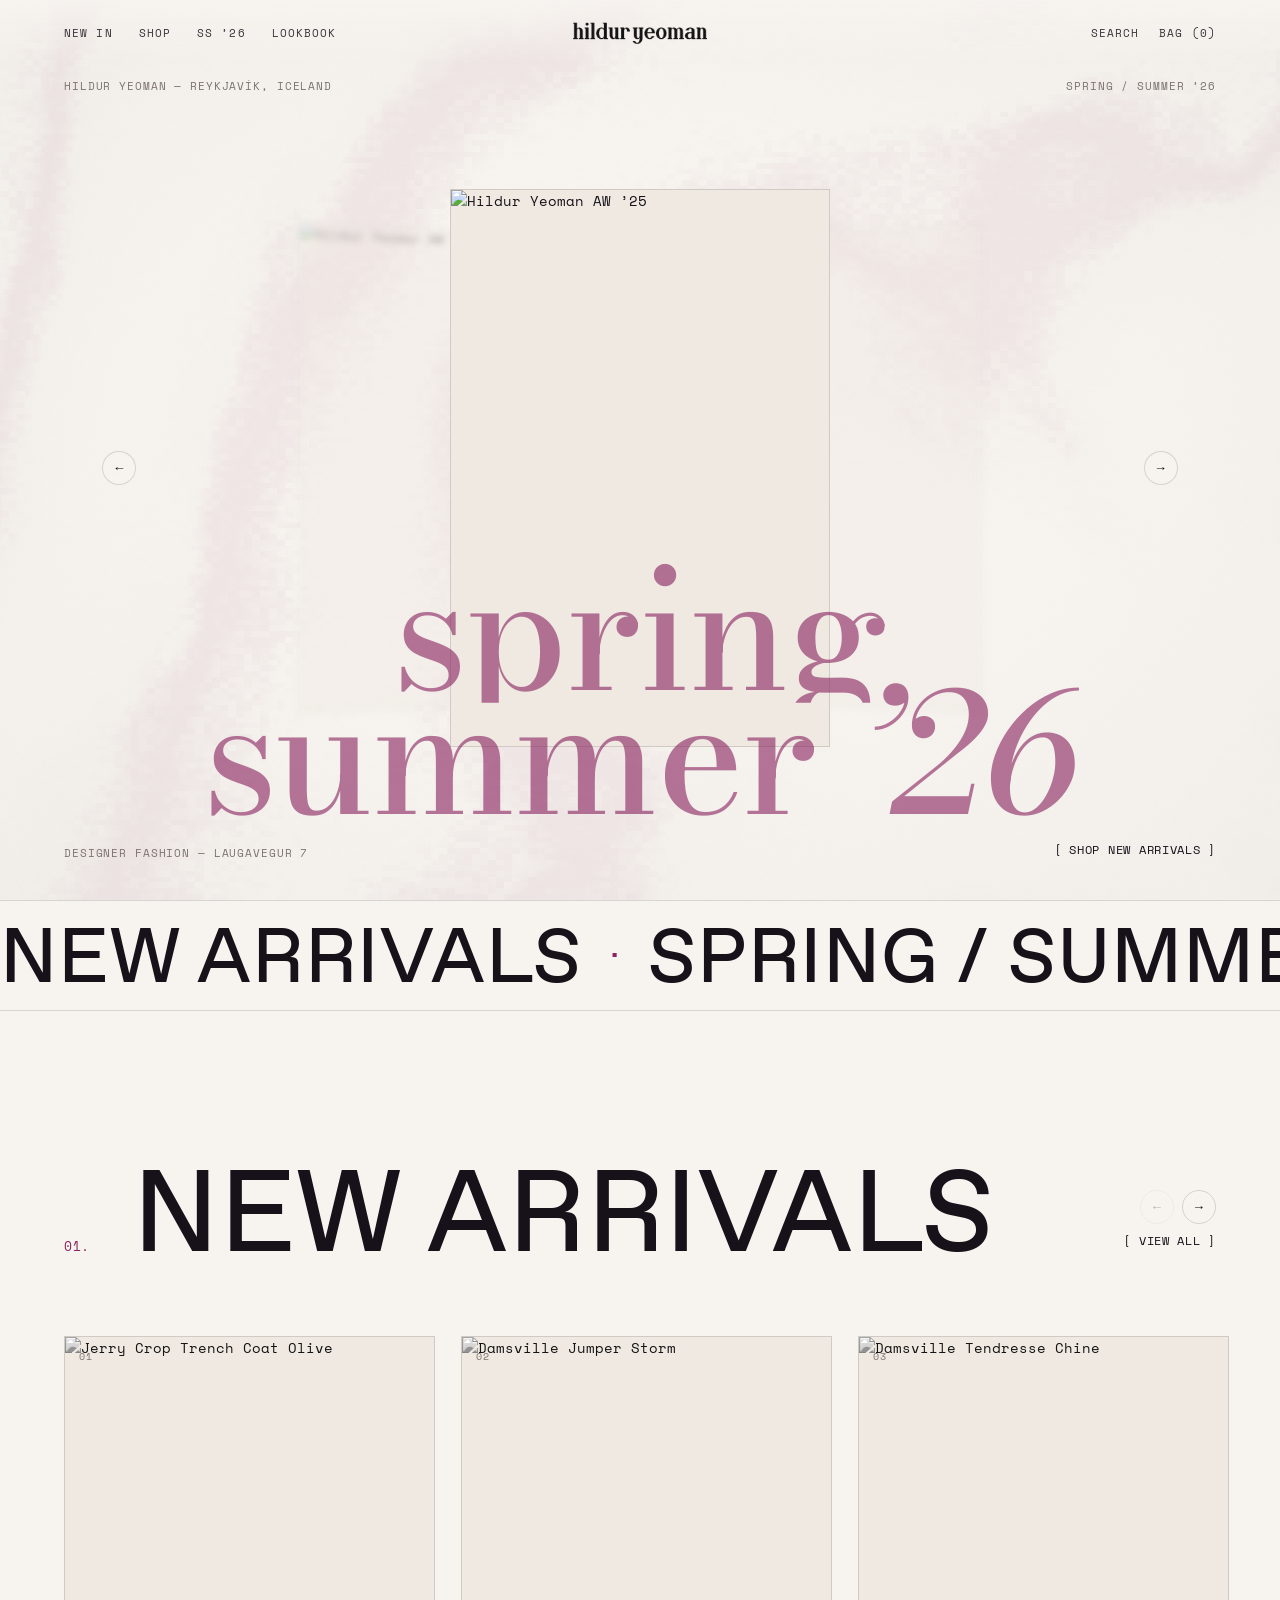
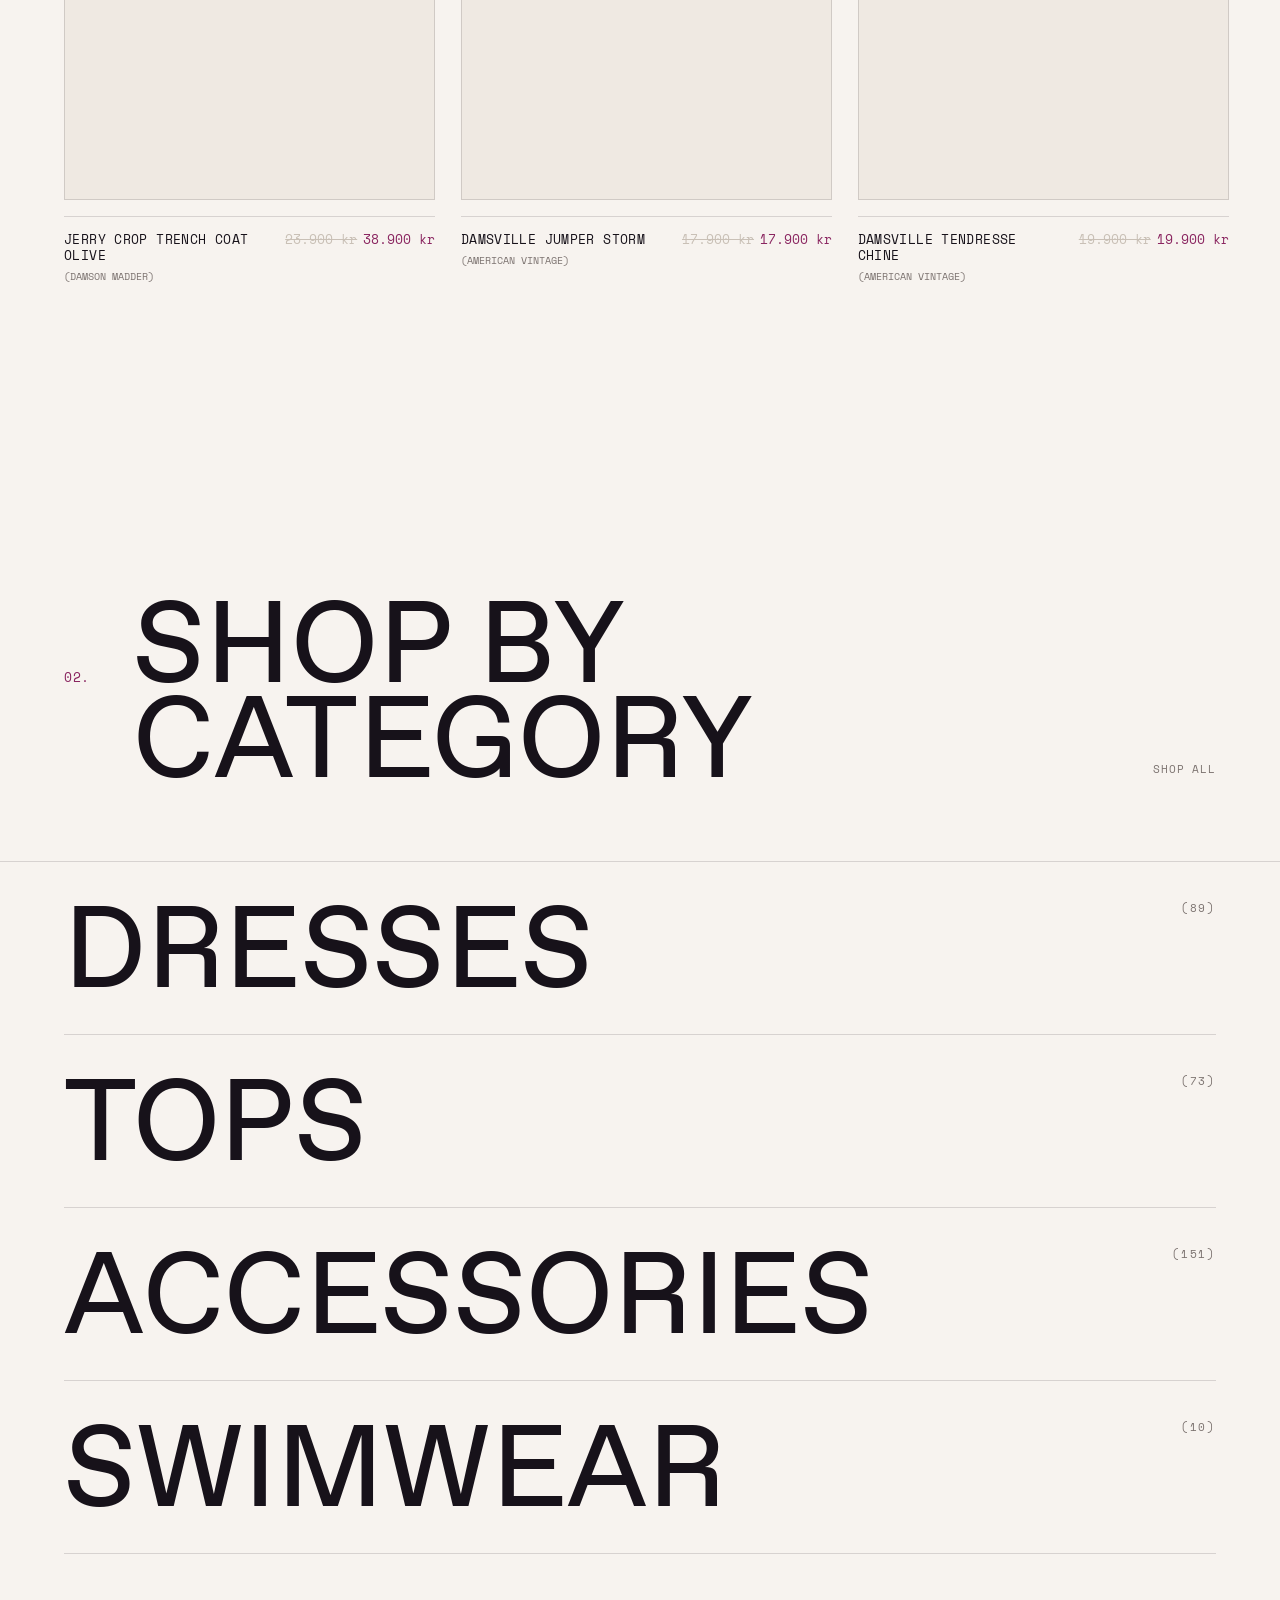
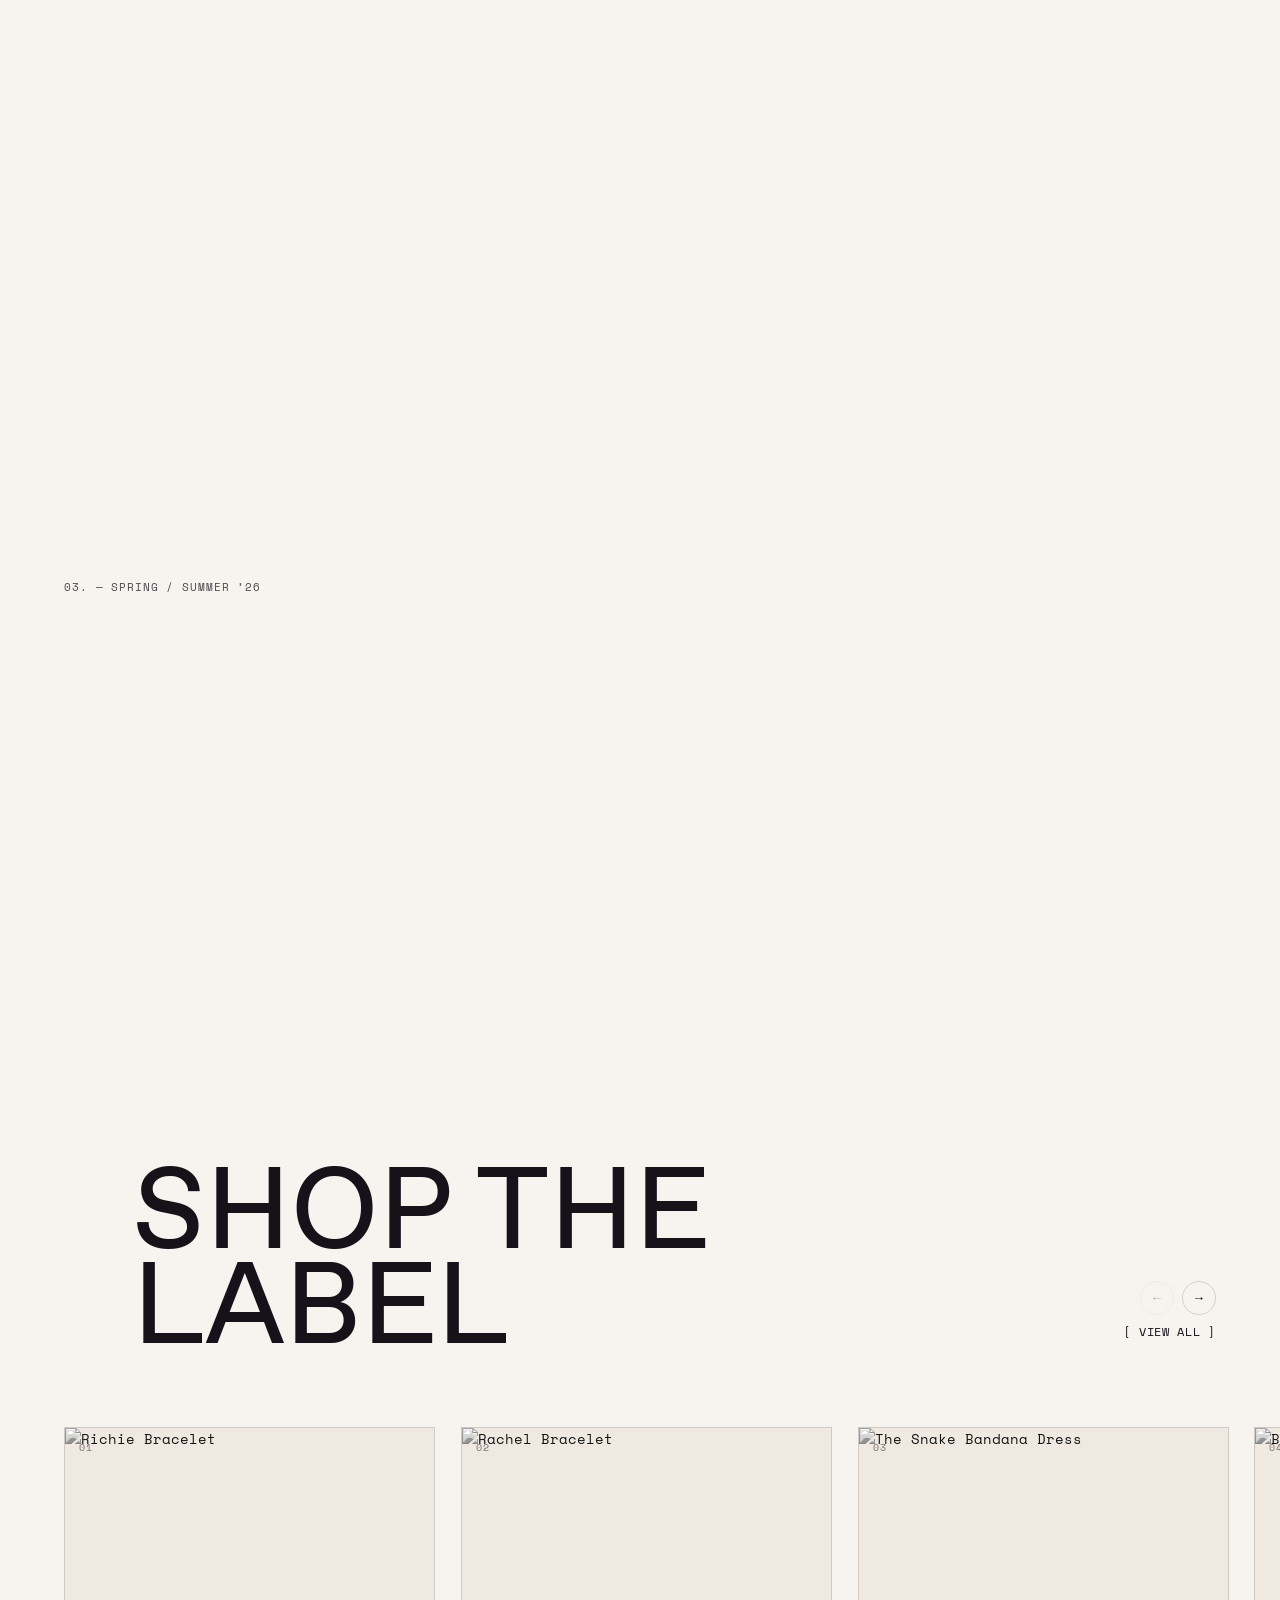
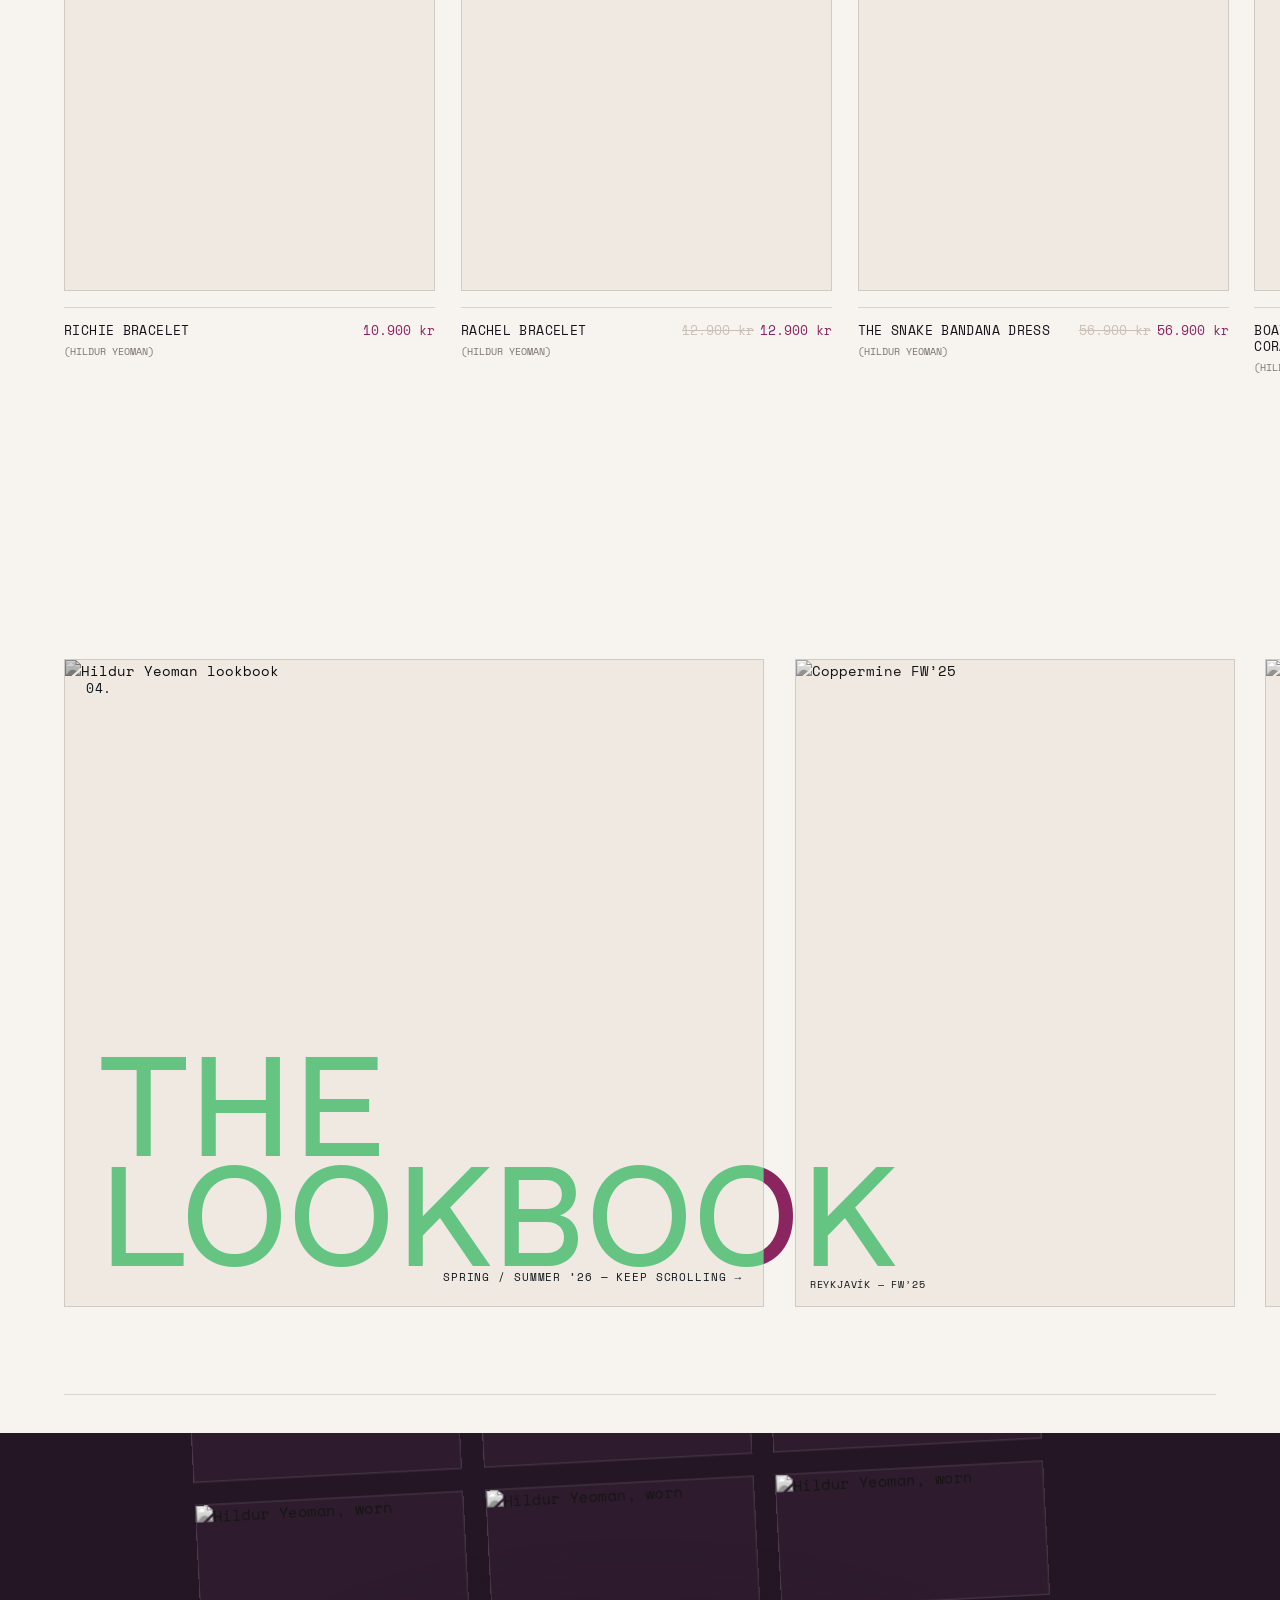
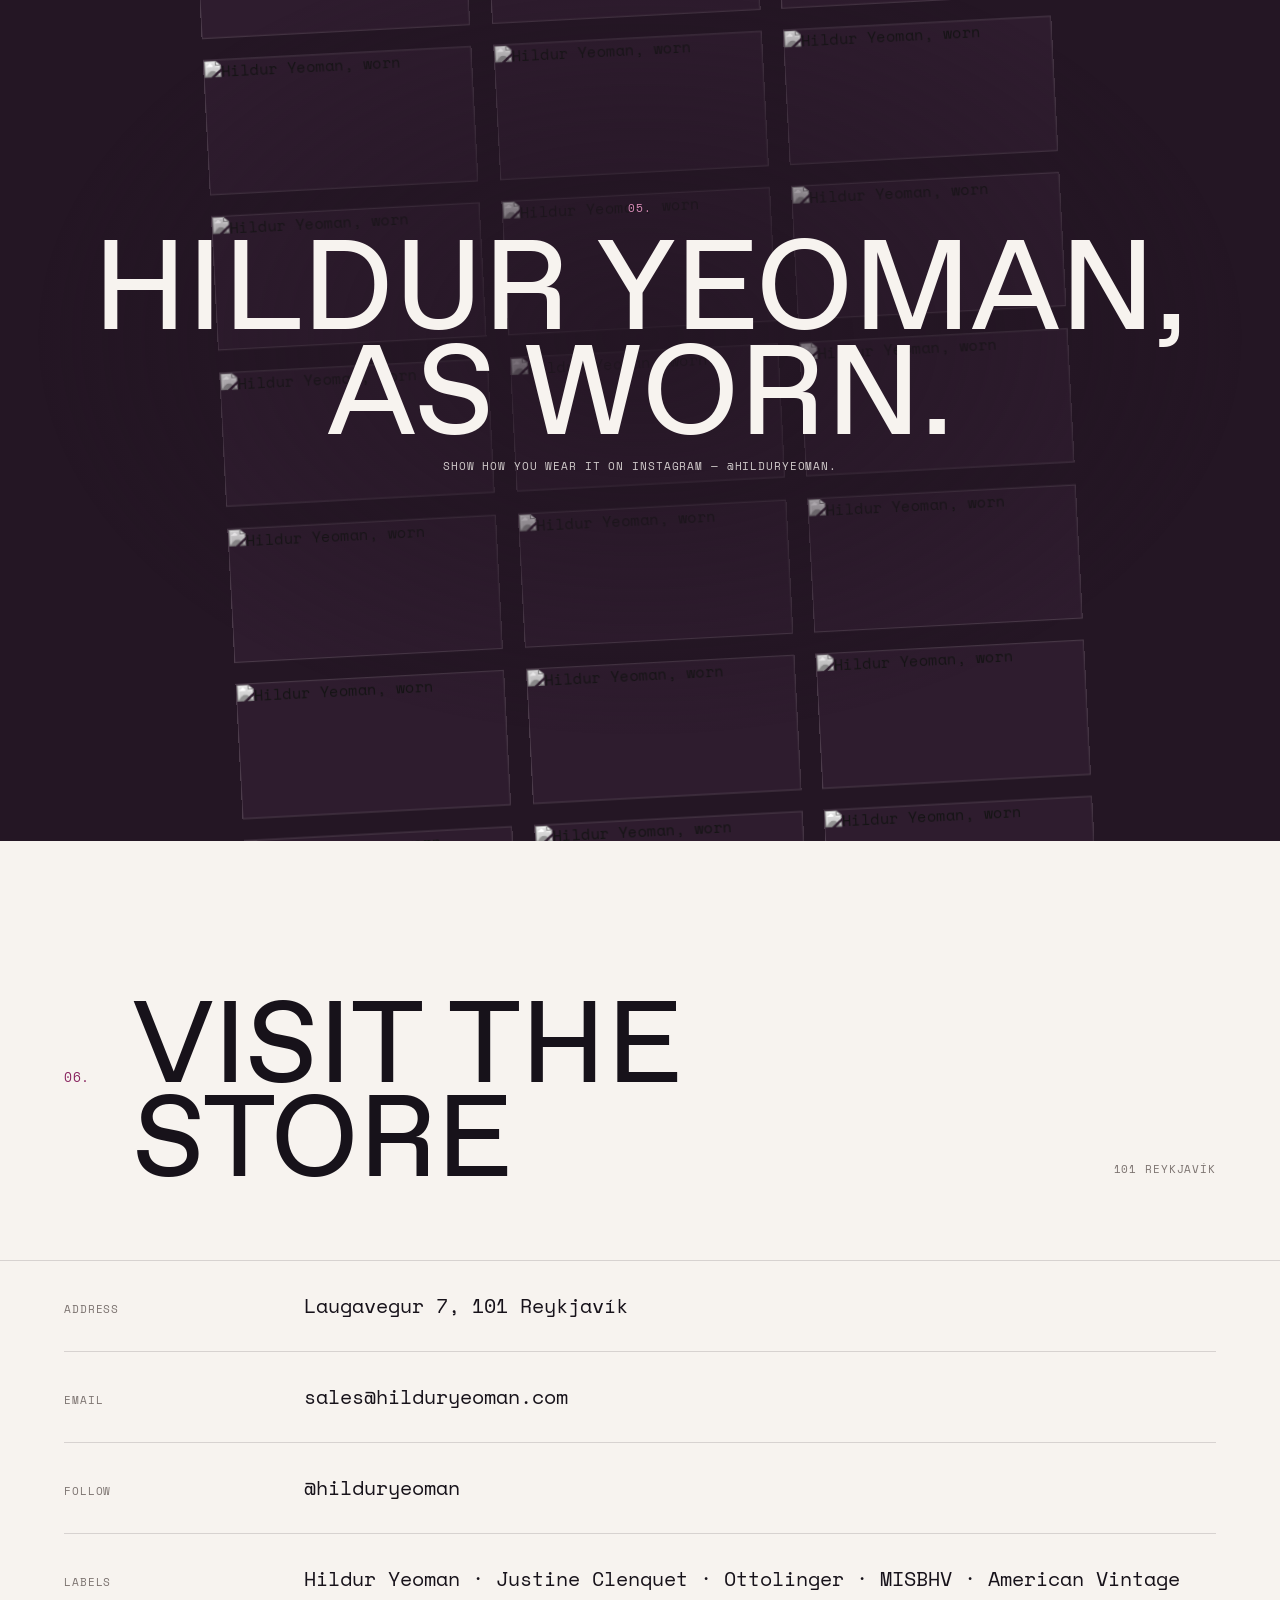
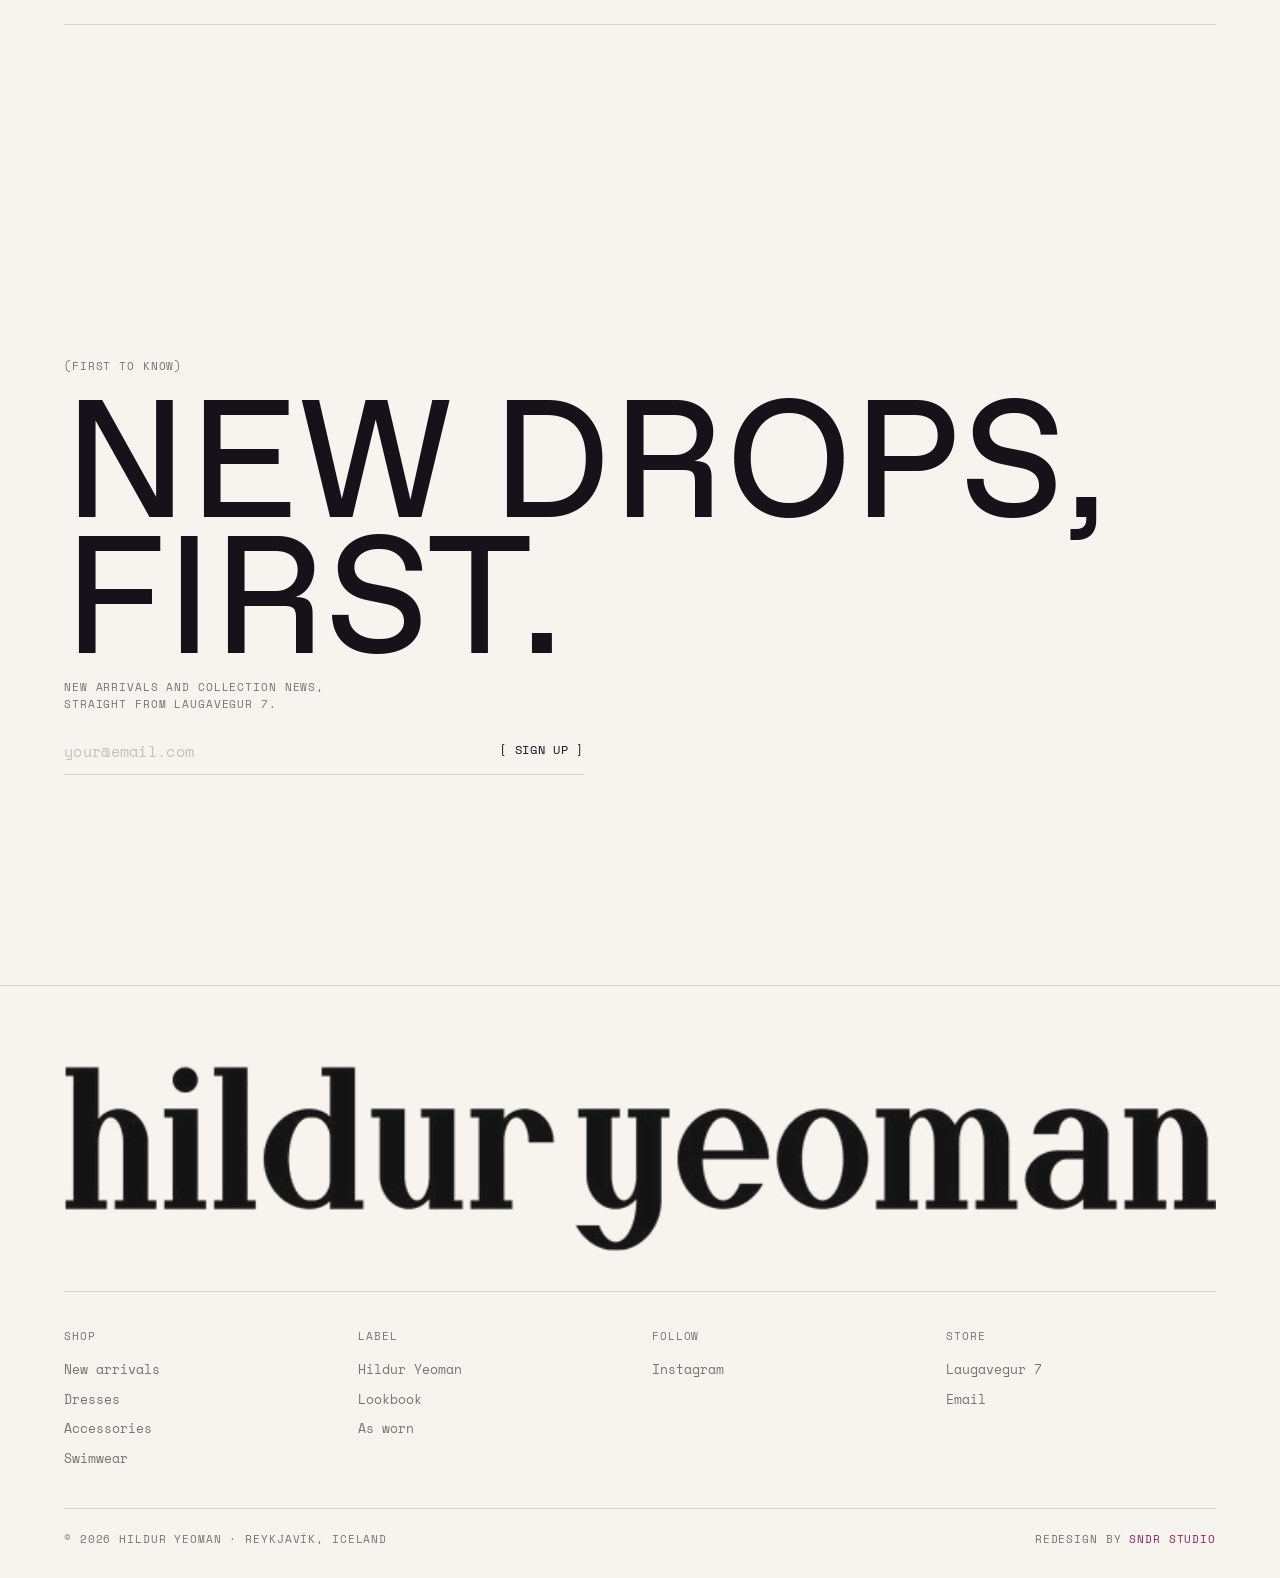
==== index.html @ 8494a7f7 "New headline: Bodoni Moda didone cut out of her own SS26 campaign; drop melt/glitch; hero = looks on" ====
<!DOCTYPE html>
<html lang="en">
<head>
<meta charset="UTF-8" />
<meta name="viewport" content="width=device-width, initial-scale=1.0, viewport-fit=cover" />
<title>Hildur Yeoman — Reykjavík · Spring / Summer ’26</title>
<meta name="description" content="Hildur Yeoman. Icelandic fashion designer. Spring / Summer ’26. Laugavegur 7, 101 Reykjavík." />
<meta name="theme-color" content="#f7f3ef" />
<meta name="robots" content="noindex, nofollow" />
<link rel="preconnect" href="https://cdn.shopify.com" crossorigin />
<link rel="preconnect" href="https://cdn.jsdelivr.net" crossorigin />
<link rel="preload" href="assets/logo.png" as="image" />
<link rel="preload" href="assets/fonts/Humane.woff2" as="font" type="font/woff2" crossorigin />
<link rel="preload" href="assets/fonts/SpaceMono-Regular.woff2" as="font" type="font/woff2" crossorigin />
<link rel="preload" href="assets/fonts/BodoniModa-500.woff2" as="font" type="font/woff2" crossorigin />
<link rel="stylesheet" href="styles.css" />
</head>
<body>

<!-- ░ GRAIN-GRADIENT BACKGROUND (porcelain + plum, very lowkey) ░ -->
<canvas class="bars" id="bars" aria-hidden="true"></canvas>



<!-- ░ PRELOADER — soft blur-to-sharp wordmark, plum hairline, silent ░ -->
<div class="load" id="load">
  <div class="load__mark">
    <img class="load__still" src="assets/logo.png" alt="Hildur Yeoman" />
    <span class="load__line" aria-hidden="true"></span>
    <span class="load__sub mono" aria-hidden="true">Reykjavík — Spring / Summer ’26</span>
  </div>
</div>

<!-- ░ NAV ░ -->
<header class="nav" id="nav">
  <nav class="nav__mid" aria-label="Main">
    <a href="#ny">New in</a>
    <a href="#flokkar">Shop</a>
    <a href="#linur">SS ’26</a>
    <a href="#film">Lookbook</a>
  </nav>
  <a href="#top" class="nav__brand" aria-label="Hildur Yeoman">
    <span class="glogo"><img src="assets/logo.png" alt="Hildur Yeoman" /></span>
  </a>
  <div class="nav__end">
    <button class="nav__link" id="searchBtn">Search</button>
    <button class="nav__link" id="bagBtn">Bag <span id="bagCount">(0)</span></button>
    <!-- Same toggle as sndr-studio: MENU/CLOSE text roller + plus icon that spins to an X -->
    <button class="nav__burger sm-toggle" id="burger" aria-label="Menu" aria-expanded="false"
            data-label-open="Menu" data-label-close="Close">
      <span class="sm-toggle-textwrap" aria-hidden="true"><span class="sm-toggle-textinner"><span class="sm-toggle-line">Menu</span></span></span>
      <span class="sm-icon" aria-hidden="true"><span class="sm-icon-line"></span><span class="sm-icon-line sm-icon-line-v"></span></span>
    </button>
  </div>
</header>

<!-- ░ MOBILE MENU ░ -->
<div class="menu" id="menu" aria-hidden="true">
  <a href="#ny"><i>01</i>New in</a>
  <a href="#flokkar"><i>02</i>Shop</a>
  <a href="#linur"><i>03</i>SS ’26</a>
  <a href="#film"><i>04</i>Lookbook</a>
  <div class="menu__foot"><span>Laugavegur 7 · 101 Reykjavík</span><a href="https://instagram.com/hilduryeoman" target="_blank" rel="noopener">@hilduryeoman</a></div>
</div>

<main id="top">

  <!-- ░ HERO — full-colour campaign, wordmark overlapping the image ░ -->
  <section class="hero">
    <div class="hero__head">
      <span class="mono">Hildur Yeoman — Reykjavík, Iceland</span>
      <span class="mono">Spring / Summer ’26</span>
    </div>
    <div class="hero__stage">
      <!-- feature-carousel (21st.dev ravikatiyar162/feature-carousel), ported to vanilla -->
      <div class="fcar" id="fcar" aria-roledescription="carousel" aria-label="Spring / Summer ’26 campaign"></div>
      <button class="rnav__b fcar__btn fcar__btn--l" id="fcarPrev" aria-label="Previous image">←</button>
      <button class="rnav__b fcar__btn fcar__btn--r" id="fcarNext" aria-label="Next image">→</button>
      <h1 class="hero__word"><span class="hero__l1">Spring</span><span class="hero__l2">summer <em>’26</em></span></h1>
    </div>
    <div class="hero__cta">
      <span class="mono hero__tag">Designer fashion — Laugavegur 7</span>
      <a href="#ny" class="link">[ Shop new arrivals ]</a>
    </div>
  </section>

  <!-- ░ MARQUEE — real stocked labels only ░ -->
  <div class="marq" aria-hidden="true">
    <div class="marq__t" id="marq">
      <span>New arrivals</span><em>·</em><span>Spring / Summer ’26</span><em>·</em>
      <span>Hildur Yeoman</span><em>·</em><span>Justine Clenquet</span><em>·</em>
      <span>Ottolinger</span><em>·</em><span>MISBHV</span><em>·</em>
    </div>
  </div>

  <!-- ░ 01 NEW ARRIVALS ░ -->
  <section class="ny" id="ny">
    <div class="head">
      <span class="head__n">01.</span>
      <h2 class="head__t">New arrivals</h2>
      <div class="head__end">
        <div class="rnav">
          <button class="rnav__b" data-rail="rail" data-dir="-1" aria-label="Scroll left">←</button>
          <button class="rnav__b" data-rail="rail" data-dir="1" aria-label="Scroll right">→</button>
        </div>
        <a href="https://hilduryeoman.com/collections/new-arrivals" class="link" target="_blank" rel="noopener">[ View all ]</a>
      </div>
    </div>
    <div class="rail" id="rail" tabindex="0" aria-label="New arrivals"><div class="rail__t" id="railT"></div></div>
  </section>

  <!-- ░ 02 CATEGORIES ░ -->
  <section class="flokkar" id="flokkar">
    <div class="head">
      <span class="head__n">02.</span>
      <h2 class="head__t">Shop by category</h2>
      <div class="head__end"><span class="mono">Shop all</span></div>
    </div>
    <div class="rolls" id="cats"></div>
  </section>

  <!-- ░ 03 THE SS ’26 COLLECTION — campaign sits WITH its products ░ -->
  <section class="camp" id="camp">
    <div class="camp__frame" id="campFrame">
      <img class="camp__img" loading="lazy" alt="Hildur Yeoman Spring / Summer ’26 campaign" src="https://hilduryeoman.com/cdn/shop/files/yeoman_ss_26_pt_2_146.jpg?width=1500" />
    </div>
    <div class="camp__over">
      <span class="mono">03. — Spring / Summer ’26</span>
      <p class="camp__line">Spring<br>summer<br>’26.</p>
    </div>
  </section>
  <section class="best" id="linur">
    <div class="head">
      <span class="head__n"></span>
      <h2 class="head__t">Shop the label</h2>
      <div class="head__end">
        <div class="rnav">
          <button class="rnav__b" data-rail="railS" data-dir="-1" aria-label="Scroll left">←</button>
          <button class="rnav__b" data-rail="railS" data-dir="1" aria-label="Scroll right">→</button>
        </div>
        <a href="https://hilduryeoman.com/" class="link" target="_blank" rel="noopener">[ View all ]</a>
      </div>
    </div>
    <div class="rail" id="railS" tabindex="0" aria-label="Hildur Yeoman label"><div class="rail__t" id="railST"></div></div>
  </section>

  <!-- ░ 04 LOOKBOOK — horizontal scroll-hijack ░ -->
  <section class="pan" id="film">
    <div class="pan__track" id="panTrack">
      <div class="pan__intro">
        <div class="pan__bg"><img src="https://hilduryeoman.com/cdn/shop/files/yeoman_ss_26_sky_lagoon_239b.jpg?width=1100" alt="Hildur Yeoman lookbook" loading="lazy"/></div>
        <span class="head__n">04.</span>
        <h2 class="pan__title">The<br>lookbook</h2>
        <span class="mono pan__hint">Spring / Summer ’26 — keep scrolling →</span>
      </div>
      <!-- JS injects pan__i frames -->
    </div>
    <div class="pan__prog" aria-hidden="true"><span id="panProg"></span></div>
  </section>

  <!-- ░ 05 AS WORN — editorial wall ░ -->
  <section class="seen" id="seen">
    <div class="seen__wall" id="seenWall"><!-- JS: 3 auto-scrolling columns of campaign imagery --></div>
    <div class="seen__overlay">
      <span class="mono seen__n">05.</span>
      <h2 class="seen__title">Hildur Yeoman,<br>as worn.</h2>
      <span class="mono">Show how you wear it on Instagram — @hilduryeoman.</span>
    </div>
  </section>

  <!-- ░ 06 STORE ░ -->
  <section class="budin" id="budin">
    <div class="head">
      <span class="head__n">06.</span>
      <h2 class="head__t">Visit the store</h2>
      <div class="head__end"><span class="mono">101 Reykjavík</span></div>
    </div>
    <div class="budin__grid">
      <div class="budin__row"><span class="mono">Address</span><span>Laugavegur 7, 101 Reykjavík</span></div>
      <div class="budin__row"><span class="mono">Email</span><a href="mailto:sales@hilduryeoman.com">sales@hilduryeoman.com</a></div>
      <div class="budin__row"><span class="mono">Follow</span><a href="https://instagram.com/hilduryeoman" target="_blank" rel="noopener">@hilduryeoman</a></div>
      <div class="budin__row"><span class="mono">Labels</span><span>Hildur Yeoman · Justine Clenquet · Ottolinger · MISBHV · American Vintage</span></div>
    </div>
  </section>

  <!-- ░ NEWSLETTER ░ -->
  <section class="news" id="news">
    <span class="mono">(First to know)</span>
    <h2 class="news__t">New drops,<br>first.</h2>
    <p class="mono news__sub">New arrivals and collection news, straight from Laugavegur 7.</p>
    <form class="news__form" id="newsForm" novalidate>
      <input id="newsEmail" type="email" placeholder="your@email.com" autocomplete="email" required />
      <button class="link" type="submit">[ Sign up ]</button>
    </form>
    <p class="mono news__msg" id="newsMsg" role="status"></p>
  </section>

</main>

<footer class="foot">
  <div class="foot__word">
    <span class="glogo"><img src="assets/logo.png" alt="Hildur Yeoman" /></span>
  </div>
  <div class="foot__grid">
    <div><span class="mono">Shop</span><a href="#ny">New arrivals</a><a href="#flokkar">Dresses</a><a href="#flokkar">Accessories</a><a href="#flokkar">Swimwear</a></div>
    <div><span class="mono">Label</span><a href="#linur">Hildur Yeoman</a><a href="#film">Lookbook</a><a href="#seen">As worn</a></div>
    <div><span class="mono">Follow</span><a href="https://instagram.com/hilduryeoman" target="_blank" rel="noopener">Instagram</a></div>
    <div><span class="mono">Store</span><a href="#budin">Laugavegur 7</a><a href="mailto:sales@hilduryeoman.com">Email</a></div>
  </div>
  <div class="foot__base">
    <span class="mono">© 2026 Hildur Yeoman · Reykjavík, Iceland</span>
    <span class="mono">Redesign by <a href="https://sndr-studio.pages.dev" target="_blank" rel="noopener">SNDR Studio</a></span>
  </div>
</footer>

<!-- ░ BAG DRAWER ░ -->
<div class="bag" id="bag" aria-hidden="true">
  <div class="bag__scrim" id="bagScrim"></div>
  <aside class="bag__panel" role="dialog" aria-modal="true" aria-labelledby="bagTitle">
    <header class="bag__head">
      <h2 class="bag__title" id="bagTitle">Your bag <span id="bagQty">(0)</span></h2>
      <button class="link" id="bagClose">[ Close ]</button>
    </header>
    <div class="bag__items" id="bagItems"></div>
    <footer class="bag__foot" id="bagFoot">
      <div class="bag__sum"><span class="mono">Subtotal</span><span class="bag__total" id="bagTotal">0 kr</span></div>
      <p class="mono bag__note">Shipping calculated at checkout.</p>
      <button class="bag__go" id="bagGo">Checkout</button>
    </footer>
  </aside>
</div>

<!-- defer keeps these off the critical path; execution order is still guaranteed -->
<script defer src="assets/data.js"></script>
<script defer src="https://cdn.jsdelivr.net/npm/gsap@3.12.5/dist/gsap.min.js"></script>
<script defer src="https://cdn.jsdelivr.net/npm/gsap@3.12.5/dist/ScrollTrigger.min.js"></script>
<script defer src="https://cdn.jsdelivr.net/npm/lenis@1.1.13/dist/lenis.min.js"></script>
<script defer src="app.js"></script>
</body>
</html>
---- styles.css ----
/* ══════════════════════════════════════════════════════════════
   COPPERMINE — dark inversion of serotoninn.com
   Warm near-black · porcelain · ONE molten-copper accent.
   ══════════════════════════════════════════════════════════════ */

@font-face{font-family:"Bodoni Moda";src:url("assets/fonts/BodoniModa-500.woff2") format("woff2");font-weight:500;font-style:normal;font-display:swap}
@font-face{font-family:"Bodoni Moda";src:url("assets/fonts/BodoniModa-500i.woff2") format("woff2");font-weight:500;font-style:italic;font-display:swap}
@font-face{font-family:"Humane";src:url("assets/fonts/Humane.woff2") format("woff2");font-weight:100 900;font-display:swap}
@font-face{font-family:"Space Mono";src:url("assets/fonts/SpaceMono-Regular.woff2") format("woff2");font-weight:400;font-display:swap}
@font-face{font-family:"Space Mono";src:url("assets/fonts/SpaceMono-Bold.woff2") format("woff2");font-weight:700;font-display:swap}

:root{
  --bg:#f7f3ef;--bg-2:#efe9e2;--panel:#e9e1d8;
  --ink:#17121a;--dim:#7c7370;--faint:#c9c0b6;
  --accent:#8a2560;--accent-soft:rgba(138,37,96,.4);
  --line:rgba(23,18,26,.14);
  --ff-d:"Humane","Arial Narrow",sans-serif;
  --ff-s:"Bodoni Moda",Georgia,serif;
  --ff-m:"Space Mono",ui-monospace,monospace;
  --ease:cubic-bezier(.19,1,.22,1);
  --pad:clamp(18px,5vw,90px);
}
*{margin:0;padding:0;box-sizing:border-box}
body{background:var(--bg);color:var(--ink);font-family:var(--ff-m);font-size:14px;line-height:1.5;-webkit-font-smoothing:antialiased;overflow-x:hidden}
img{display:block;max-width:100%}
a{color:inherit;text-decoration:none}
button{font:inherit;color:inherit;background:none;border:none;cursor:pointer}
::selection{background:var(--accent);color:#fff}
html.lenis,html.lenis body{height:auto}
main,.foot{position:relative;z-index:1}

.mono{font-family:var(--ff-m);font-size:11px;letter-spacing:.08em;text-transform:uppercase;color:var(--dim)}

/* ══ GLITCHING LOGO (header + footer) ══
   The clip is masked to the logo silhouette, so it needs no alpha channel and no
   blend mode: outside the letterforms is simply not painted. Works in Safari too.
   The <img> underneath is the fallback when the clip cannot play. */
.glogo{position:relative;display:block;line-height:0}
.glogo img{display:block;width:100%;height:auto;transition:opacity .3s var(--ease)}
.glogo__v{position:absolute;inset:0;width:100%;height:100%;object-fit:fill;opacity:0;
  transition:opacity .4s var(--ease);pointer-events:none;
  -webkit-mask:url("assets/logo.png") center/contain no-repeat;
          mask:url("assets/logo.png") center/contain no-repeat}
.glogo.on .glogo__v{opacity:1}
.glogo.on img{opacity:0}
.head__t,.hero__word,.camp__line,.bold__t,.news__t,.foot__word,.pan__title,.cat__name{
  font-family:var(--ff-d);font-weight:600;line-height:.82;text-transform:uppercase;letter-spacing:.005em}

.link{font-family:var(--ff-m);font-size:12px;letter-spacing:.06em;text-transform:uppercase;color:var(--ink);
  display:inline-block;padding-bottom:3px;background-image:linear-gradient(var(--accent),var(--accent));
  background-size:0% 1px;background-position:0 100%;background-repeat:no-repeat;transition:background-size .5s var(--ease),color .3s}
.link:hover{color:var(--accent);background-size:100% 1px}

/* ══ VERTICAL-BARS BACKGROUND (canvas, ported from 21st.dev) ══ */
.bars{position:fixed;inset:0;z-index:0;pointer-events:none;display:block;width:100%;height:100%;opacity:.16}

/* ══ PRELOADER — copper rises through the wordmark ══ */
/* Pure black, deliberately: it matches the glitch clip's own black background
   exactly, so the video frame can never read as a visible rectangle. */
.load{position:fixed;inset:0;z-index:200;background:#fff;display:grid;place-items:center;
  overflow:hidden;clip-path:inset(0 0 0 0);transition:clip-path 1.05s var(--ease)}
.load__mark{position:relative;width:min(72vw,640px);display:flex;flex-direction:column;align-items:center;gap:22px}
/* elegant reveal: blur-to-sharp wordmark, then a plum hairline draws beneath */
.load__still{width:100%;height:auto;opacity:0;filter:blur(16px);transform:scale(.97);
  animation:hyIn 1.5s var(--ease) .15s forwards}
@keyframes hyIn{to{opacity:1;filter:blur(0);transform:scale(1)}}
.load__line{display:block;width:0;height:1px;background:var(--accent);
  animation:hyLine 1.2s var(--ease) 1.0s forwards}
@keyframes hyLine{to{width:58%}}
.load__sub{opacity:0;animation:hyMeta .8s ease 1.7s forwards}
@keyframes hyMeta{to{opacity:1}}
@media(prefers-reduced-motion:reduce){.load__still,.load__sub{animation:none;opacity:1;filter:none;transform:none}.load__line{animation:none;width:58%}}

/* exit: the panel wipes upward, the mark lifts with it */
body.ready .load{clip-path:inset(0 0 100% 0);pointer-events:none}
body.ready .load__mark{transform:translateY(-14px) scale(.985);opacity:.85;transition:transform 1s var(--ease),opacity .8s var(--ease)}

/* ══ NAV ══ */
.nav{position:fixed;top:0;left:0;right:0;z-index:100;height:66px;display:grid;grid-template-columns:1fr auto 1fr;align-items:center;padding:0 var(--pad);color:var(--ink);background:linear-gradient(180deg,rgba(247,243,239,.9),rgba(247,243,239,0))}
.nav.hide{transform:translateY(-100%);transition:transform .5s var(--ease)}
.nav.show{transform:translateY(0);transition:transform .5s var(--ease)}
.nav__brand{display:flex;align-items:center;justify-self:center}
.nav__brand img{height:30px;width:auto;display:block}
.nav__mid{display:flex;gap:26px;justify-self:start}
.nav__mid a,.nav__link{font-family:var(--ff-m);font-size:11px;letter-spacing:.1em;text-transform:uppercase;color:var(--ink);transition:opacity .3s;opacity:.85}
.nav__mid a:hover,.nav__link:hover{opacity:1}
.nav__end{display:flex;gap:20px;align-items:center;justify-self:end}
/* ── Menu toggle, ported from sndr-studio: text roller + plus that spins to an X.
      GSAP drives the icon rotation and the label roll (see app.js). ── */
.nav__burger{display:none;align-items:center;gap:.45rem;height:44px;padding:0 2px;margin-right:-2px;
  background:transparent;border:none;cursor:pointer;color:var(--ink);
  font-family:var(--ff-m);font-size:11px;letter-spacing:.1em;text-transform:uppercase}
.sm-toggle-textwrap{position:relative;display:inline-block;height:1em;overflow:hidden;white-space:nowrap}
.sm-toggle-textinner{display:flex;flex-direction:column;line-height:1}
.sm-toggle-line{display:block;height:1em;line-height:1}
.sm-icon{position:relative;width:12px;height:12px;flex:0 0 12px;display:inline-flex;will-change:transform}
.sm-icon-line{position:absolute;left:50%;top:50%;width:100%;height:2px;background:currentColor;border-radius:2px;
  transform:translate(-50%,-50%);will-change:transform}

/* ══ MOBILE MENU ══ */
.menu{position:fixed;inset:0;z-index:99;background:var(--bg);display:flex;flex-direction:column;justify-content:center;gap:2px;padding:0 var(--pad);clip-path:inset(0 0 100% 0);transition:clip-path .8s var(--ease);pointer-events:none}
body.menu-open .menu{clip-path:inset(0 0 0 0);pointer-events:auto}
/* direct children only: `.menu a` also caught the footer's Instagram link and blew
   it up to display size, overflowing the panel. */
.menu > a{font-family:var(--ff-d);font-weight:600;font-size:clamp(34px,11vw,68px);line-height:.95;
  text-transform:uppercase;display:flex;align-items:baseline;gap:14px;padding:2px 0}
.menu > a i{font-family:var(--ff-m);font-size:11px;font-style:normal;color:var(--accent);flex:0 0 auto}
.menu__foot{position:absolute;bottom:32px;left:var(--pad);right:var(--pad);display:flex;justify-content:space-between;flex-wrap:wrap;gap:6px;font-family:var(--ff-m);font-size:11px;text-transform:uppercase;letter-spacing:.08em;color:var(--dim);line-height:1.6}
/* explicit reset so it can never inherit the display-size link styling */
.menu__foot a{color:var(--accent);font-family:var(--ff-m);font-size:11px;font-weight:400;
  line-height:1.6;letter-spacing:.08em;display:inline;text-transform:uppercase}

/* ══ HERO ══ */
.hero{min-height:100svh;display:flex;flex-direction:column;padding:78px var(--pad) clamp(22px,3vw,40px)}
.hero__head{display:flex;justify-content:space-between;gap:16px}
.hero__stage{flex:1;display:flex;align-items:center;justify-content:center;position:relative;min-height:0;padding:clamp(10px,2vw,24px) 0}
.hero__fig{height:min(58vh,560px);width:auto;object-fit:contain}
.hero__word{position:absolute;left:0;right:0;bottom:2%;margin:0;text-align:center;padding:0 var(--pad);
  z-index:4;pointer-events:none;display:flex;flex-direction:column;line-height:.86}
.hero__l1,.hero__l2{font-family:var(--ff-s);font-weight:500;text-transform:lowercase;
  font-size:clamp(56px,13vw,210px);letter-spacing:-.015em;
  /* the letters are cut out of her own campaign photograph, tinted to brand plum */
  background-image:linear-gradient(rgba(138,37,96,.62),rgba(138,37,96,.62)),var(--hy-fill,none);
  background-size:cover;background-position:center 28%;
  -webkit-background-clip:text;background-clip:text;color:transparent;
  -webkit-text-fill-color:transparent}
.hero__l2{margin-top:-.12em}
.hero__l2 em{font-style:italic}
/* no photo yet (or unsupported): fall back to solid plum so it never vanishes */
@supports not (-webkit-background-clip:text){.hero__l1,.hero__l2{color:var(--accent);-webkit-text-fill-color:currentColor}}
.hero__cta{display:flex;align-items:flex-end;justify-content:space-between;gap:24px;flex-wrap:wrap}
.hero__tag{color:var(--dim)}

/* ══ MARQUEE ══ */
.marq{border-top:1px solid var(--line);border-bottom:1px solid var(--line);overflow:hidden;padding:16px 0;background:var(--bg)}
.marq__t{display:flex;align-items:center;gap:28px;width:max-content;white-space:nowrap;font-family:var(--ff-d);font-weight:500;font-size:clamp(34px,6vw,84px);text-transform:uppercase;line-height:1;letter-spacing:.01em;animation:mv 32s linear infinite}
.marq__t em{color:var(--accent);font-style:normal;font-size:.5em}
@keyframes mv{to{transform:translateX(-50%)}}
.marq:hover .marq__t{animation-play-state:paused}

/* ══ SECTION RHYTHM ══ */
section{padding:clamp(70px,12vw,180px) 0;position:relative}
.head{display:flex;align-items:baseline;gap:clamp(12px,2vw,26px);padding:0 var(--pad);margin-bottom:clamp(36px,6vw,80px)}
/* fixed min-width keeps every section headline on the same left edge */
.head__n{flex:0 0 auto;min-width:clamp(30px,3.4vw,52px);font-family:var(--ff-m);font-size:13px;color:var(--accent);letter-spacing:.05em}
.head__t{font-size:clamp(46px,9vw,150px);flex:1}
.head__meta{white-space:nowrap;align-self:flex-end;padding-bottom:.4em}
.head__end{display:flex;flex-direction:column;align-items:flex-end;gap:8px;align-self:flex-end;padding-bottom:.45em;text-align:right}
.head__end .mono{white-space:nowrap}
@media(max-width:700px){
  .head{flex-wrap:wrap}
  .head__end{align-items:flex-start;text-align:left;padding-bottom:0;width:100%;flex-direction:row;justify-content:space-between;align-items:center;margin-top:10px}
}

/* ══ RAIL + designed product cards ══ */
.rail{overflow-x:auto;overflow-y:hidden;scrollbar-width:none;cursor:grab;padding:0 var(--pad);-webkit-overflow-scrolling:touch}
.rail::-webkit-scrollbar{display:none}
.rail.drag{cursor:grabbing}
.rail__t{display:flex;gap:clamp(16px,2vw,34px);width:max-content;padding-bottom:4px}
.prod{width:clamp(250px,29vw,380px);flex:0 0 auto}
.prod__im{position:relative;display:block;aspect-ratio:4/5;overflow:hidden;border:1px solid var(--line);
  background:var(--bg-2)}
.prod__im::before{content:"";position:absolute;inset:0;background:radial-gradient(60% 50% at 50% 55%,rgba(138,37,96,.08),transparent 70%);opacity:0;transition:opacity .6s var(--ease)}
.prod:hover .prod__im::before{opacity:1}
.prod__ix{position:absolute;top:12px;left:14px;z-index:2;font-family:var(--ff-m);font-size:10px;letter-spacing:.1em;color:var(--dim)}
.prod__im img{position:absolute;inset:0;width:100%;height:100%;object-fit:cover;filter:grayscale(1);transition:filter 1s var(--ease),opacity .6s var(--ease),transform 1.1s var(--ease)}
.prod__im img.alt{opacity:0}
.prod:hover .prod__im img.main{opacity:0}
.prod:hover .prod__im img{filter:grayscale(0)}
.prod:hover .prod__im img.alt{opacity:1;transform:scale(1.04)}
/* rail arrow buttons */
.rnav{display:flex;gap:8px}
.rnav__b{width:34px;height:34px;display:grid;place-items:center;border:1px solid var(--line);border-radius:999px;color:var(--ink);font-size:13px;line-height:1;transition:border-color .3s,color .3s,background .3s,opacity .3s}
.rnav__b:hover:not(:disabled){border-color:var(--accent);color:var(--accent)}
.rnav__b:active:not(:disabled){transform:scale(.94)}
.rnav__b:disabled{opacity:.28;cursor:default}
.rnav__b:focus-visible{outline:1px solid var(--accent);outline-offset:2px}

/* size chips → add to bag */
.prod__sizes{position:absolute;left:0;right:0;bottom:0;z-index:2;display:flex;align-items:center;gap:7px;flex-wrap:wrap;
  padding:12px 13px;background:linear-gradient(0deg,rgba(247,243,239,.96),rgba(247,243,239,.6) 70%,transparent);
  opacity:0;transform:translateY(8px);transition:opacity .4s var(--ease),transform .4s var(--ease)}
.prod:hover .prod__sizes,.prod:focus-within .prod__sizes{opacity:1;transform:none}
@media(hover:none){.prod__sizes{opacity:1;transform:none;background:linear-gradient(0deg,rgba(247,243,239,.94),transparent)}}
.prod__sizes .mono{color:var(--dim);margin-right:2px}
.sz{min-width:30px;padding:5px 7px;border:1px solid var(--line);font-family:var(--ff-m);font-size:10.5px;text-transform:uppercase;letter-spacing:.04em;color:var(--ink);transition:.25s var(--ease)}
.sz:hover:not(:disabled){background:var(--accent);border-color:var(--accent);color:#fff}
.sz:disabled{opacity:.3;cursor:default;text-decoration:line-through}
.sz:focus-visible{outline:1px solid var(--accent);outline-offset:2px}
.sz.added{background:var(--ink);border-color:var(--ink);color:#fff}

/* ══ BAG DRAWER ══ */
.bag{position:fixed;inset:0;z-index:150;pointer-events:none}
.bag[aria-hidden="false"]{pointer-events:auto}
.bag__scrim{position:absolute;inset:0;background:rgba(23,18,26,.45);opacity:0;transition:opacity .5s var(--ease);backdrop-filter:blur(3px)}
.bag[aria-hidden="false"] .bag__scrim{opacity:1}
.bag__panel{position:absolute;top:0;right:0;height:100%;width:min(94vw,430px);background:var(--bg);border-left:1px solid var(--line);
  display:flex;flex-direction:column;transform:translateX(101%);transition:transform .6s var(--ease)}
.bag[aria-hidden="false"] .bag__panel{transform:none}
.bag__head{display:flex;align-items:baseline;justify-content:space-between;gap:14px;padding:24px var(--bagpad,22px);border-bottom:1px solid var(--line)}
.bag__title{font-family:var(--ff-d);font-weight:600;font-size:34px;line-height:1;text-transform:uppercase}
.bag__title span{color:var(--accent);font-size:.5em}
.bag__items{flex:1;overflow-y:auto;padding:6px 22px}
.bag__empty{padding:40px 0;color:var(--dim);font-family:var(--ff-m);font-size:12px;text-transform:uppercase;letter-spacing:.08em;line-height:1.9}
.bag__it{display:grid;grid-template-columns:66px 1fr auto;gap:14px;padding:18px 0;border-bottom:1px solid var(--line);align-items:start}
.bag__im{aspect-ratio:4/5;background:var(--bg-2);border:1px solid var(--line);overflow:hidden}
.bag__im img{width:100%;height:100%;object-fit:contain;padding:6%}
.bag__n{font-family:var(--ff-m);font-size:11.5px;text-transform:uppercase;letter-spacing:.03em;line-height:1.4}
.bag__sz{font-family:var(--ff-m);font-size:10px;color:var(--dim);text-transform:uppercase;margin-top:4px}
.bag__qty{display:flex;align-items:center;gap:9px;margin-top:9px}
.bag__qty button{width:20px;height:20px;display:grid;place-items:center;border:1px solid var(--line);font-size:12px;line-height:1;color:var(--ink);transition:.25s}
.bag__qty button:hover{border-color:var(--accent);color:var(--accent)}
.bag__qty span{font-family:var(--ff-m);font-size:11px;min-width:14px;text-align:center}
.bag__right{text-align:right;display:flex;flex-direction:column;align-items:flex-end;gap:8px}
.bag__p{font-family:var(--ff-m);font-size:11.5px;color:var(--accent);white-space:nowrap}
.bag__x{font-family:var(--ff-m);font-size:10px;color:var(--dim);text-transform:uppercase;letter-spacing:.06em;transition:color .25s}
.bag__x:hover{color:var(--ink)}
.bag__foot{padding:20px 22px 24px;border-top:1px solid var(--line)}
.bag__sum{display:flex;justify-content:space-between;align-items:baseline;margin-bottom:10px}
.bag__total{font-family:var(--ff-d);font-weight:600;font-size:30px;line-height:1}
.bag__note{color:var(--dim);margin-bottom:14px;line-height:1.7}
.bag__go{width:100%;padding:15px;background:var(--accent);color:#fff;font-family:var(--ff-m);font-size:12px;font-weight:700;letter-spacing:.12em;text-transform:uppercase;transition:.3s var(--ease)}
.bag__go:hover{background:var(--ink)}
.bag__go:disabled{opacity:.35;cursor:default;background:var(--faint);color:var(--dim)}
.prod__meta{display:flex;justify-content:space-between;gap:12px;align-items:baseline;margin-top:16px;padding-top:14px;border-top:1px solid var(--line)}
.prod__name{font-family:var(--ff-m);font-size:12.5px;text-transform:uppercase;letter-spacing:.03em;line-height:1.3}
.prod__cat{font-family:var(--ff-m);font-size:10px;color:var(--dim);text-transform:uppercase;margin-top:5px}
.prod__price{font-family:var(--ff-m);font-size:12.5px;color:var(--accent);white-space:nowrap}
.prod__price s{color:var(--faint);margin-right:6px}

/* ══ CAMPAIGN (uncrop on scroll) ══ */
.camp{min-height:100vh;padding:0;display:flex;align-items:flex-end;overflow:hidden;position:relative}
.camp__frame{position:absolute;inset:0;overflow:hidden;clip-path:inset(13% 19%)}
.camp__img{width:100%;height:100%;object-fit:cover;object-position:50% 26%;filter:brightness(.82);transform:scale(1.12)}
.camp__over{position:relative;z-index:2;padding:var(--pad);display:flex;flex-direction:column;gap:18px}
.camp__over .mono{color:var(--ink);opacity:.75}
.camp__line{font-size:clamp(48px,10vw,150px);line-height:.86;color:#f7f3ef;mix-blend-mode:difference}

/* ══ CATEGORIES — rolling list (ported from 21st.dev rolling-list) ══ */
.rolls{padding:0 var(--pad);display:flex;flex-direction:column;border-top:1px solid var(--line)}
.roll-item{position:relative;border-bottom:1px solid var(--line);padding:clamp(18px,2.6vw,30px) 0;cursor:pointer}
.roll-clip{position:relative;overflow:hidden;height:clamp(58px,9vw,112px)}
.roll-move{transition:transform .6s cubic-bezier(.76,0,.24,1)}
.roll-item:hover .roll-move{transform:translateY(-50%)}
.roll-state{height:clamp(58px,9vw,112px);display:flex;align-items:center}
.roll-h{font-family:var(--ff-d);font-weight:600;font-size:clamp(48px,9vw,124px);line-height:1;text-transform:uppercase;letter-spacing:.005em;color:var(--ink)}
.roll-h--hover{font-style:italic;color:var(--accent)}
.roll-cat{position:absolute;top:clamp(22px,3vw,38px);right:0;font-family:var(--ff-m);font-size:11px;letter-spacing:.16em;text-transform:uppercase;color:var(--dim);transition:opacity .3s}
.roll-item:hover .roll-cat{opacity:0}
.roll-img{pointer-events:none;position:absolute;right:clamp(50px,12vw,190px);top:50%;z-index:5;
  height:clamp(118px,15vw,205px);width:clamp(176px,22vw,300px);overflow:hidden;border:1px solid var(--line);background:var(--bg-2);
  transform:translateY(-50%) translateX(16px) scale(.95) rotate(3deg);opacity:0;transition:all .5s var(--ease)}
.roll-item:hover .roll-img{opacity:1;transform:translateY(-50%) translateX(0) scale(1) rotate(0)}
.roll-img img{width:100%;height:100%;object-fit:cover;filter:grayscale(1);transition:filter .5s var(--ease)}
.roll-item:hover .roll-img img{filter:grayscale(0)}
.roll-img__tint{position:absolute;inset:0;background:rgba(138,37,96,.12);mix-blend-mode:overlay}

/* ══ BOLD ══ */
.bold{text-align:center;padding:clamp(90px,18vw,260px) var(--pad)}
.bold__t{font-size:clamp(74px,20vw,340px);line-height:.8;letter-spacing:.01em}
.bold__t span{color:var(--accent)}
.bold__m{display:block;margin-top:26px}

/* ══ FILM (their homepage video + aesthetic sound toggle) ══ */
.reel{position:relative;height:100vh;min-height:520px;overflow:hidden;background:#000;padding:0}
.reel__yt{position:absolute;inset:0;overflow:hidden}
.reel__yt iframe{position:absolute;top:50%;left:50%;transform:translate(-50%,-50%);width:100vw;height:56.25vw;min-height:100vh;min-width:177.78vh;border:0;filter:grayscale(1) contrast(1.04) brightness(.9);transition:filter 1.2s var(--ease);pointer-events:none}
.reel.on .reel__yt iframe{filter:grayscale(0)}
.reel__tag{position:absolute;top:clamp(20px,3vw,40px);left:var(--pad);z-index:3;color:#fff;mix-blend-mode:difference}
.snd{position:absolute;bottom:clamp(22px,3.4vw,44px);right:var(--pad);z-index:3;display:flex;align-items:center;gap:12px;font-family:var(--ff-m);font-size:11px;letter-spacing:.14em;text-transform:uppercase;color:#fff;mix-blend-mode:difference;cursor:pointer;background:none;border:none}
.snd__bars{display:flex;align-items:flex-end;gap:3px;height:16px}
.snd__bars i{width:2.5px;height:4px;background:currentColor;display:block}
.reel.on .snd__bars i{animation:eq .85s ease-in-out infinite}
.reel.on .snd__bars i:nth-child(2){animation-delay:.16s}
.reel.on .snd__bars i:nth-child(3){animation-delay:.32s}
.reel.on .snd__bars i:nth-child(4){animation-delay:.48s}
@keyframes eq{0%,100%{height:4px}50%{height:16px}}

/* ══ AS SEEN ON — 3D auto-scroll wall ══ */
.seen{position:relative;height:clamp(600px,112vh,1150px);overflow:hidden;background:#241624;padding:0;contain:paint}
/* NO 3D perspective here, deliberately. A perspective+rotateX parent forces the
   compositor to rasterise one huge surface containing every video texture, which
   blew the frame budget and starved Lenis's rAF loop (scrolling died outright).
   A cheap 2D rotation keeps the dynamic feel at a fraction of the cost. */
.seen__wall{position:absolute;inset:-8% -6%;display:flex;gap:clamp(12px,1.6vw,28px);justify-content:center;
  transform:rotate(-3deg) scale(1.05);transform-origin:center 45%}
.seen__col{flex:0 0 auto;width:clamp(170px,20vw,300px);display:flex;flex-direction:column;gap:clamp(12px,1.6vw,26px);animation:seenUp 34s linear infinite;will-change:transform}
.seen__col--down{animation-name:seenDown}
.seen__col:nth-child(1){animation-duration:38s}
.seen__col:nth-child(2){animation-duration:29s}
.seen__col:nth-child(3){animation-duration:44s}
.seen__col:hover{animation-play-state:paused}
@keyframes seenUp{from{transform:translateY(0)}to{transform:translateY(-50%)}}
@keyframes seenDown{from{transform:translateY(-50%)}to{transform:translateY(0)}}
.seen__card{position:relative;aspect-ratio:9/14;overflow:hidden;background:#2e1c2e;border:1px solid rgba(247,243,239,.14)}
.seen__card img,.seen__card video{width:100%;height:100%;object-fit:cover;display:block;filter:grayscale(1);transition:filter .6s var(--ease),transform 1s var(--ease)}
.seen__card:hover img,.seen__card:hover video{filter:grayscale(0);transform:scale(1.04)}
.seen::after{content:"";position:absolute;inset:0;z-index:2;pointer-events:none;background:radial-gradient(62% 52% at 50% 50%,rgba(36,22,36,.78),transparent 76%)}
.seen__overlay{position:absolute;inset:0;z-index:3;display:flex;flex-direction:column;justify-content:center;align-items:center;text-align:center;gap:16px;pointer-events:none;padding:0 var(--pad)}
.seen__overlay .mono{color:rgba(247,243,239,.82)}
.seen__n{color:#d98cb8!important;mix-blend-mode:normal!important}
.seen__title{font-family:var(--ff-d);font-weight:600;font-size:clamp(50px,10vw,175px);line-height:.82;text-transform:uppercase;color:#f7f3ef}

/* ══ LOOKBOOK — horizontal scroll-hijack ══ */
.pan{overflow:hidden;padding:0}
.pan__track{display:flex;align-items:center;gap:clamp(16px,2.4vw,44px);height:100vh;width:max-content;padding:0 var(--pad);will-change:transform}
.pan__intro{position:relative;flex:0 0 auto;width:min(86vw,700px);height:72vh;display:flex;align-items:flex-end;padding:0}
.pan__bg{position:absolute;inset:0;overflow:hidden;background:var(--bg-2);border:1px solid var(--line)}
.pan__bg img{width:100%;height:100%;object-fit:cover;filter:grayscale(1) contrast(1.05) brightness(.82);transition:filter 1s var(--ease)}
.pan__intro:hover .pan__bg img{filter:grayscale(0)}
.pan__title{position:relative;z-index:2;margin:0 0 5% 5%;font-size:clamp(60px,11vw,190px);line-height:.78;mix-blend-mode:difference;color:var(--accent);pointer-events:none}
.pan__intro .head__n{position:absolute;top:20px;left:22px;z-index:3;mix-blend-mode:difference;color:#fff}
.pan__hint{position:absolute;bottom:22px;right:22px;z-index:3;mix-blend-mode:difference;color:#fff}
.pan__i{flex:0 0 auto;height:72vh;position:relative;overflow:hidden;background:var(--bg-2);border:1px solid var(--line)}
.pan__i img{height:100%;width:100%;filter:grayscale(1);transition:filter 1s var(--ease),transform 1.2s var(--ease)}
.pan__i:hover img{filter:grayscale(0);transform:scale(1.03)}
.pan__i--tall{width:min(50vh,440px)}
.pan__i--tall img{object-fit:cover}
.pan__i--prod{width:min(42vh,360px)}
.pan__i--prod img{object-fit:cover}
.pan__cap{position:absolute;bottom:14px;left:14px;font-family:var(--ff-m);font-size:10px;text-transform:uppercase;letter-spacing:.08em;color:#fff;mix-blend-mode:difference}
/* orientation aid: shows how far through the horizontal pan you are */
.pan__prog{position:absolute;bottom:clamp(20px,3vw,38px);left:var(--pad);right:var(--pad);height:1px;background:var(--line);z-index:4}
.pan__prog span{display:block;height:100%;width:0;background:var(--accent)}

/* ══ STORE ══ */
.budin__grid{padding:0 var(--pad);border-top:1px solid var(--line)}
.budin__row{display:grid;grid-template-columns:220px 1fr;gap:20px;padding:clamp(18px,2.4vw,30px) 0;border-bottom:1px solid var(--line);align-items:baseline}
.budin__row span:last-child,.budin__row a{font-size:clamp(15px,2vw,20px);color:var(--ink)}
.budin__row a:hover{color:var(--accent)}

/* ══ NEWSLETTER ══ */
.news{padding:clamp(80px,14vw,200px) var(--pad);display:flex;flex-direction:column;gap:16px}
.news__t{font-size:clamp(56px,13vw,200px);line-height:.82}
.news__sub{max-width:44ch}
.news__form{display:flex;gap:22px;align-items:center;max-width:520px;border-bottom:1px solid var(--line);padding-bottom:12px;margin-top:12px}
.news__form input{flex:1;background:none;border:none;color:var(--ink);font-family:var(--ff-m);font-size:15px;letter-spacing:.02em}
.news__form input::placeholder{color:var(--faint)}
.news__form input:focus{outline:none}
.news__msg{color:var(--accent);min-height:14px}

/* ══ FOOTER ══ */
.foot{padding:clamp(40px,6vw,80px) var(--pad) 30px;border-top:1px solid var(--line)}
.foot__word{width:100%;overflow:hidden;line-height:0}
.foot__word .glogo{width:100%;max-width:1200px;margin:0 auto}
.foot__grid{display:grid;grid-template-columns:repeat(4,1fr);gap:24px;margin-top:40px;padding-top:36px;border-top:1px solid var(--line)}
.foot__grid>div{display:flex;flex-direction:column;gap:10px}
.foot__grid .mono{margin-bottom:6px}
.foot__grid a,.foot__mut{font-size:13px;color:var(--dim);transition:color .3s}
.foot__grid a:hover{color:var(--ink)}
.foot__base{display:flex;justify-content:space-between;flex-wrap:wrap;gap:10px;margin-top:40px;padding-top:22px;border-top:1px solid var(--line)}
.foot__base a{color:var(--accent)}

/* ══ REVEAL ══ */
.rv{opacity:0;transform:translateY(22px);transition:opacity 1s var(--ease),transform 1s var(--ease)}
.rv.in{opacity:1;transform:none}

/* ══ RESPONSIVE ══ */
@media(max-width:820px){
  /* Bag MUST stay reachable on mobile: only the nav links and Search collapse. */
  .nav__mid{display:none}
  #searchBtn{display:none}
  .nav__burger{display:flex}
  /* display:none on .nav__mid drops it out of the grid, so pin the columns
     explicitly: mark hard left, actions hard right. */
  .nav{height:60px;grid-template-columns:auto 1fr auto}
  .nav__brand{grid-column:1;justify-self:start}
  .nav__end{grid-column:3;justify-self:end}
  .nav__brand img{height:20px}
  .nav__end{gap:6px}
  #bagBtn{padding:12px 4px}                 /* taller hit area */
  .rnav__b{width:42px;height:42px}          /* was 34, below tap minimum */
  .sz{min-width:38px;min-height:36px}       /* easier to hit on a phone */
  .prod__sizes{gap:6px;padding:10px}
  .bag__qty button{width:34px;height:34px}  /* was 20x20, too small to tap */
  .bag__qty{gap:12px;margin-top:12px}
  .bag__x{padding:6px 0}                    /* bigger Remove target */
  .roll-img{display:none}
  .budin__row{grid-template-columns:1fr;gap:6px}
  .foot__grid{grid-template-columns:1fr 1fr}
  .hero__cta{flex-direction:column;align-items:flex-start}
  .pan__i{height:60vh}
  .pan__intro{width:82vw}
}
@media(max-width:520px){
  .hero__fig{height:44vh}
  .hero__word{font-size:clamp(52px,17vw,120px)}
}

/* ══ REDUCED MOTION ══ */
@media(prefers-reduced-motion:reduce){
  *{animation-duration:.001ms!important;animation-iteration-count:1!important;transition-duration:.001ms!important}
  .rv{opacity:1;transform:none}
  .marq__t{animation:none}
  .seen__col{animation:none}
  .pan{overflow-x:auto}
  .prod__im img,.roll-img img,.pan__i img,.seen__card img{filter:grayscale(0)}
  .camp__frame{clip-path:none}
}

/* ── nav logo: her wordmark is 6.1:1, so pin the glogo by HEIGHT here or the
      generic .glogo img{width:100%} blows the nav open ── */
.nav__brand .glogo{width:auto;height:22px}
.nav__brand .glogo img{height:22px;width:auto}
.nav__brand .glogo .glogo__v{height:100%;width:100%}
@media(max-width:820px){.nav__brand .glogo,.nav__brand .glogo img{height:16px}}


/* ── HERO FEATURE CAROUSEL (ported from 21st.dev feature-carousel) ──
   Centre slide sharp and full-scale; neighbours recede with scale, blur,
   opacity and a slight Y-rotation; everything else hidden. */
/* perspective must NOT sit on .hero__stage: it creates an isolated group, which
   stopped the difference-blended wordmark from seeing the page ground as backdrop
   (it rendered raw green). Keep it on the carousel itself, as the original does. */
.fcar{perspective:1000px}
.fcar{position:relative;width:100%;height:min(62vh,600px)}
.fcar__i{position:absolute;left:50%;top:50%;width:min(58vw,380px);height:100%;
  margin-left:calc(min(58vw,380px)/-2);margin-top:calc(min(62vh,600px)/-2);
  transition:transform .55s var(--ease),opacity .55s var(--ease),filter .55s var(--ease);
  will-change:transform,opacity,filter}
.fcar__i img{width:100%;height:100%;object-fit:cover;border:1px solid var(--line);display:block;background:var(--bg-2)}
.fcar__btn{position:absolute;top:50%;transform:translateY(-50%);z-index:20;background:rgba(247,243,239,.72);backdrop-filter:blur(4px)}
.fcar__btn--l{left:clamp(4px,3vw,40px)}
.fcar__btn--r{right:clamp(4px,3vw,40px)}
@media(max-width:640px){.fcar__btn{display:none}}
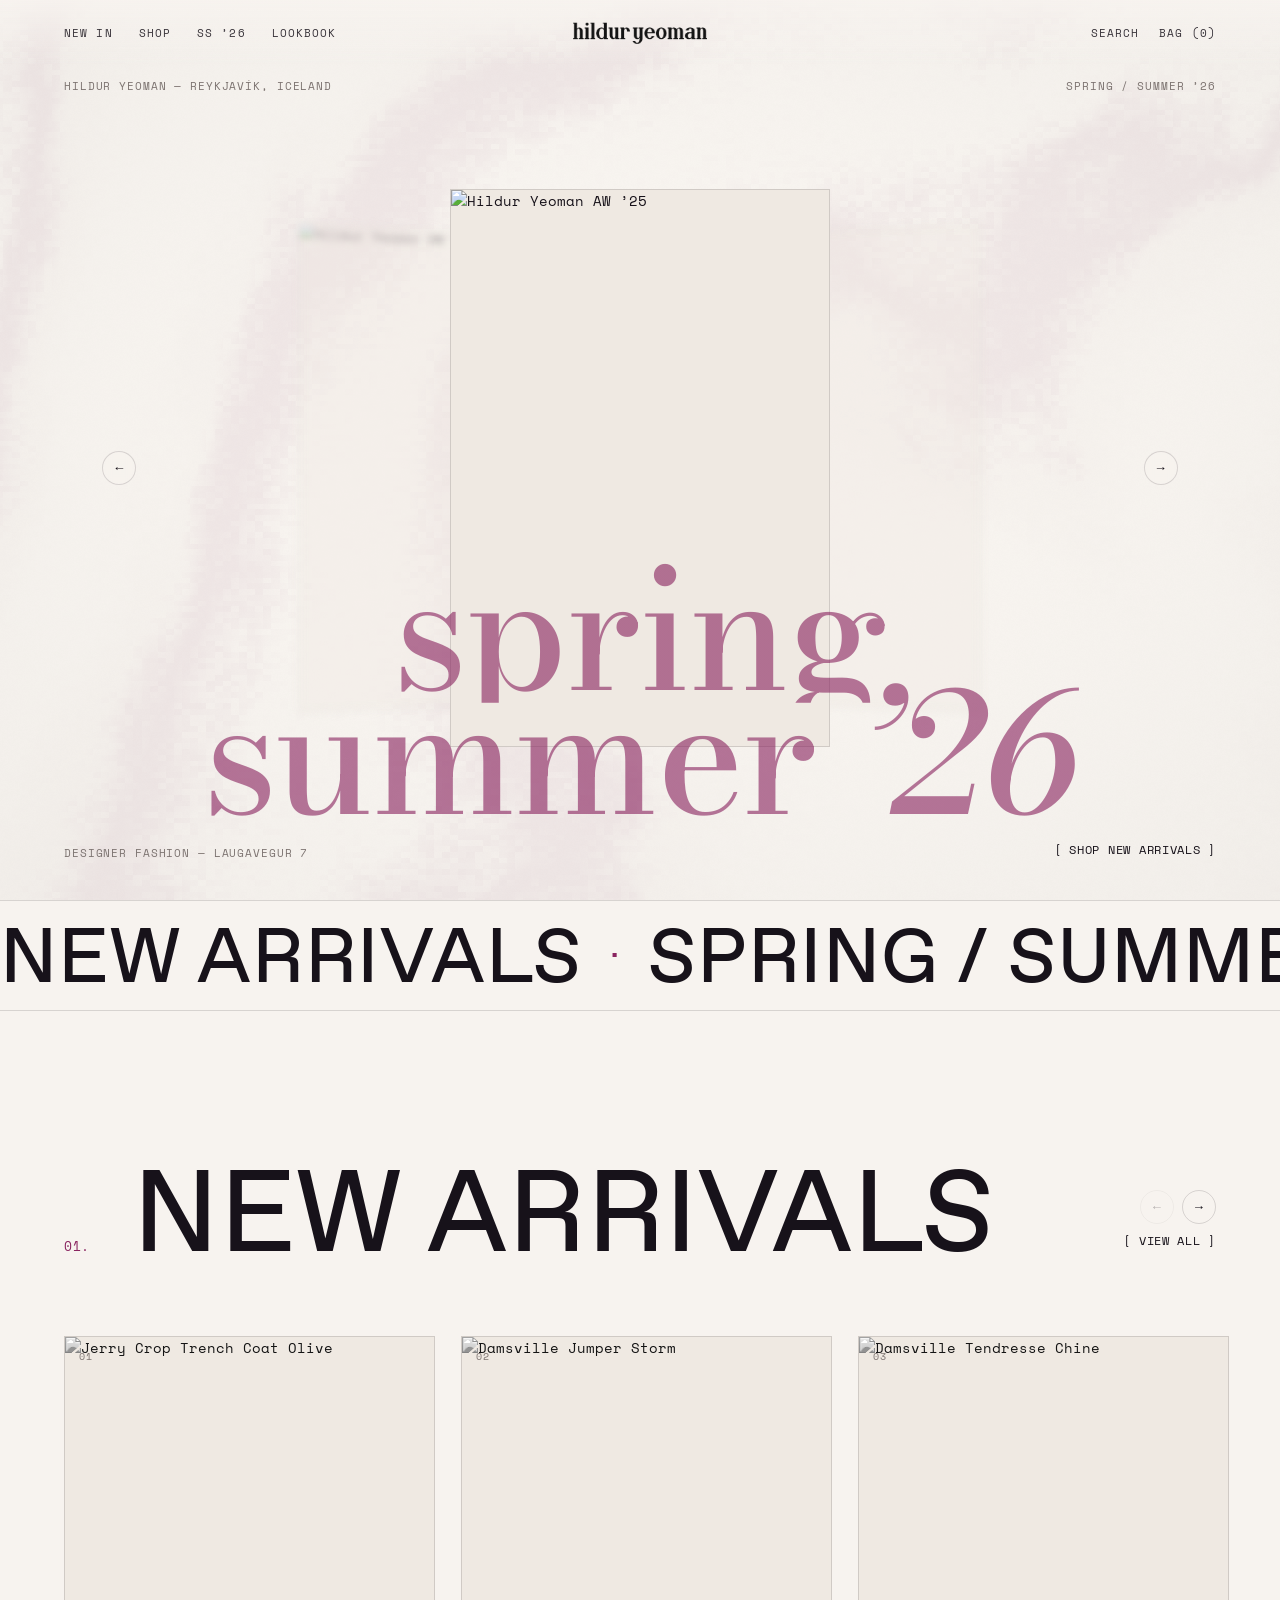
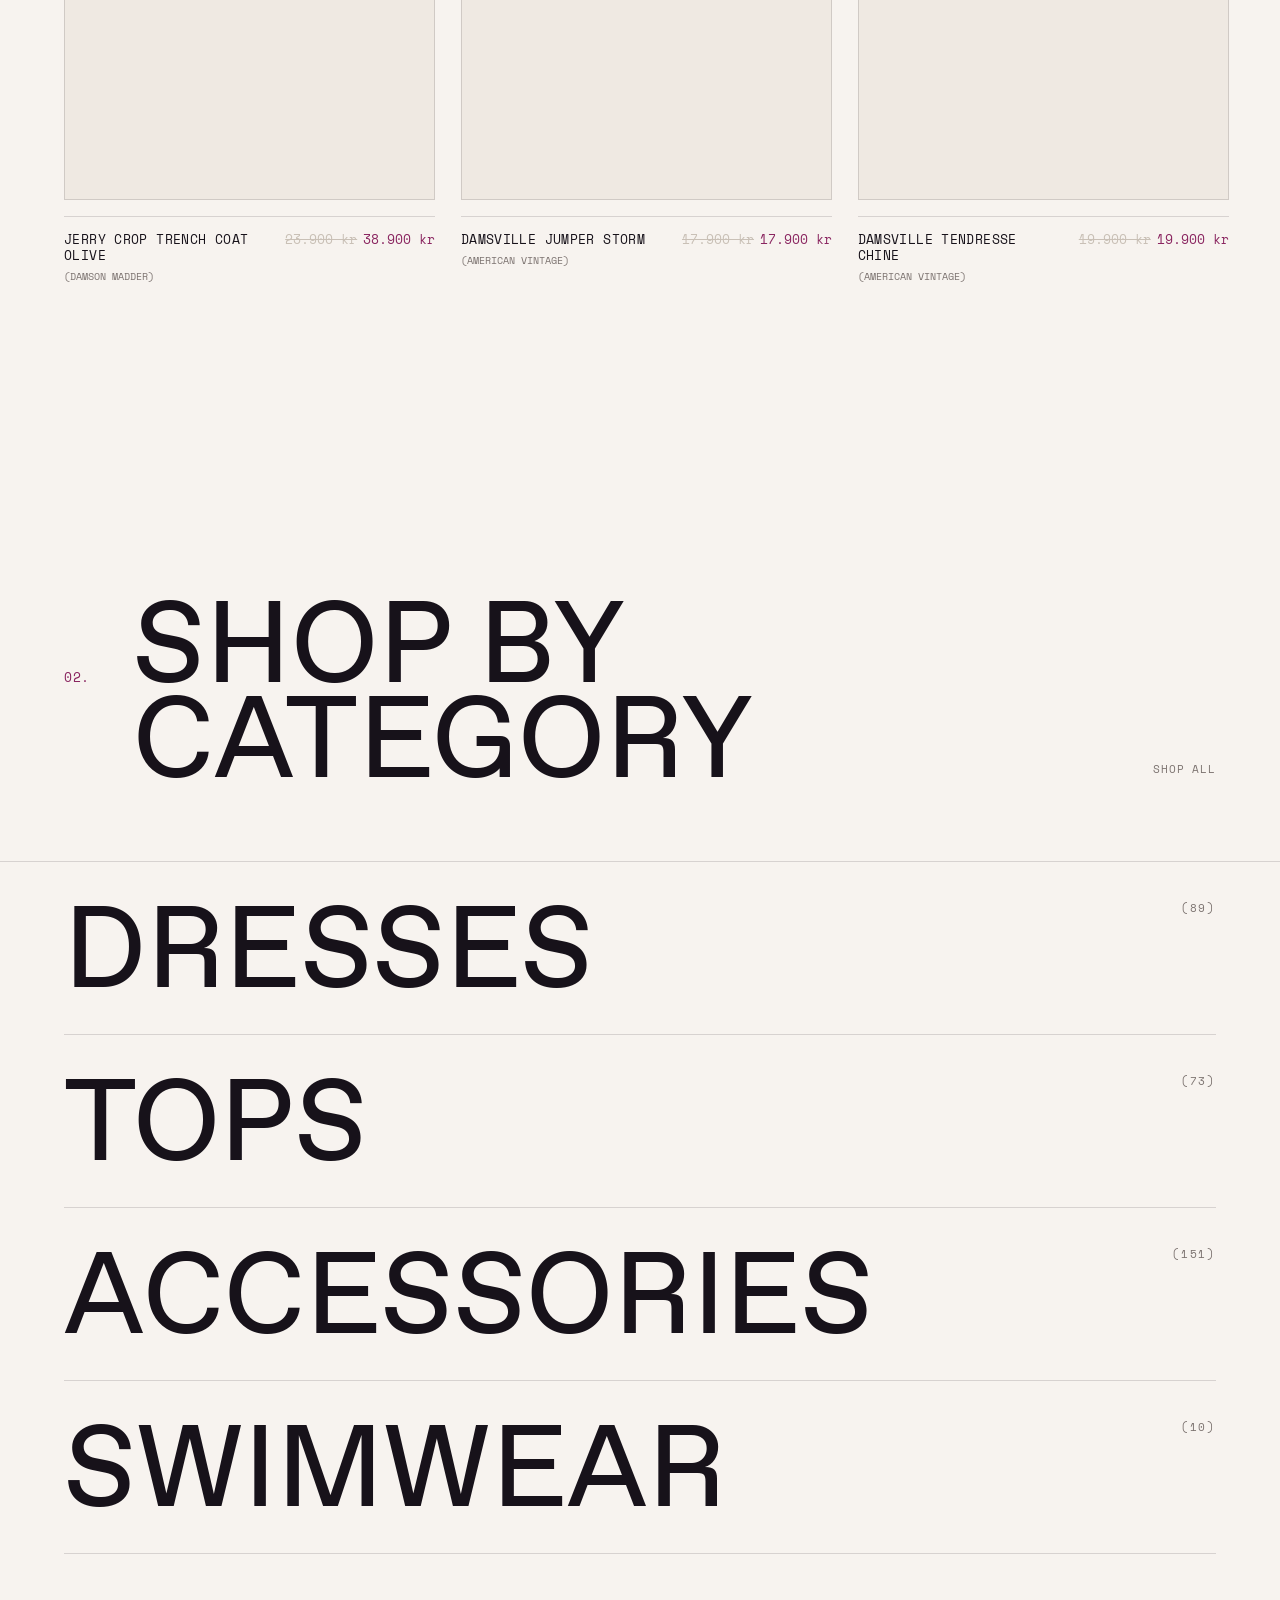
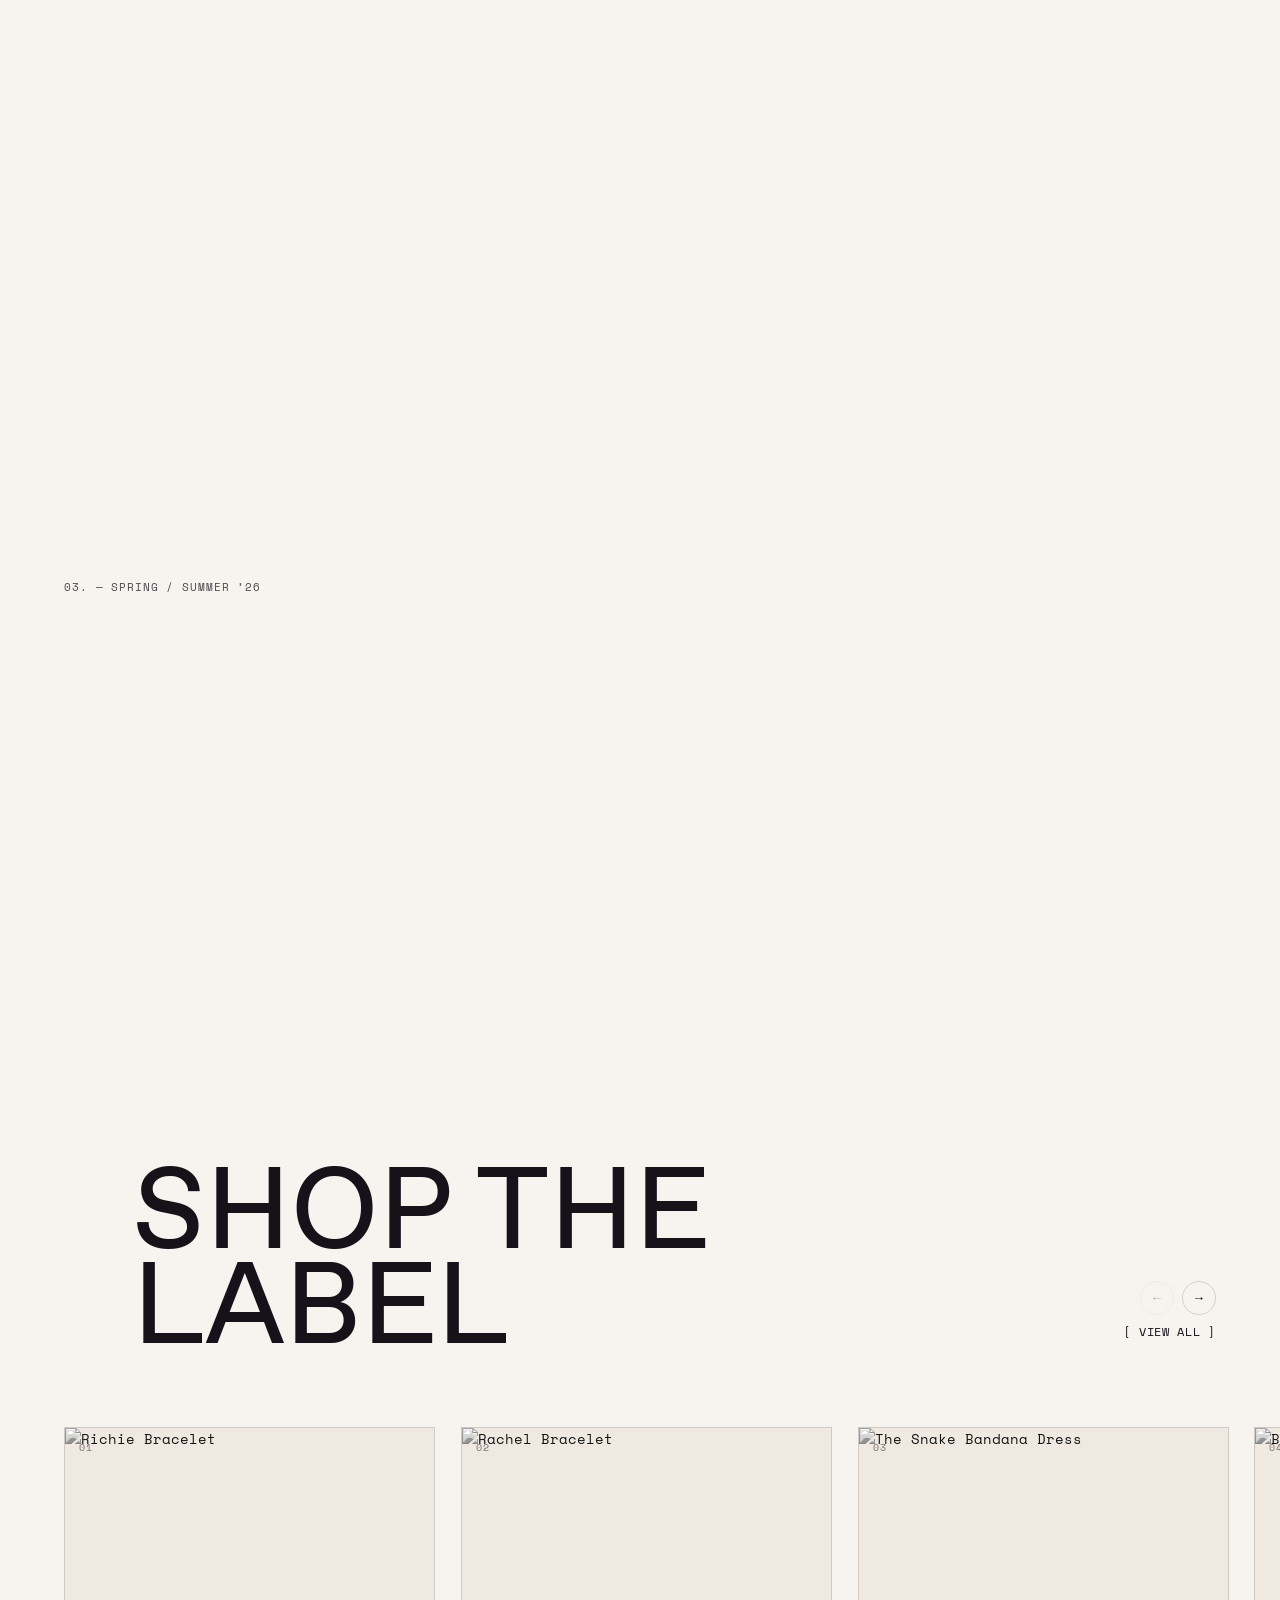
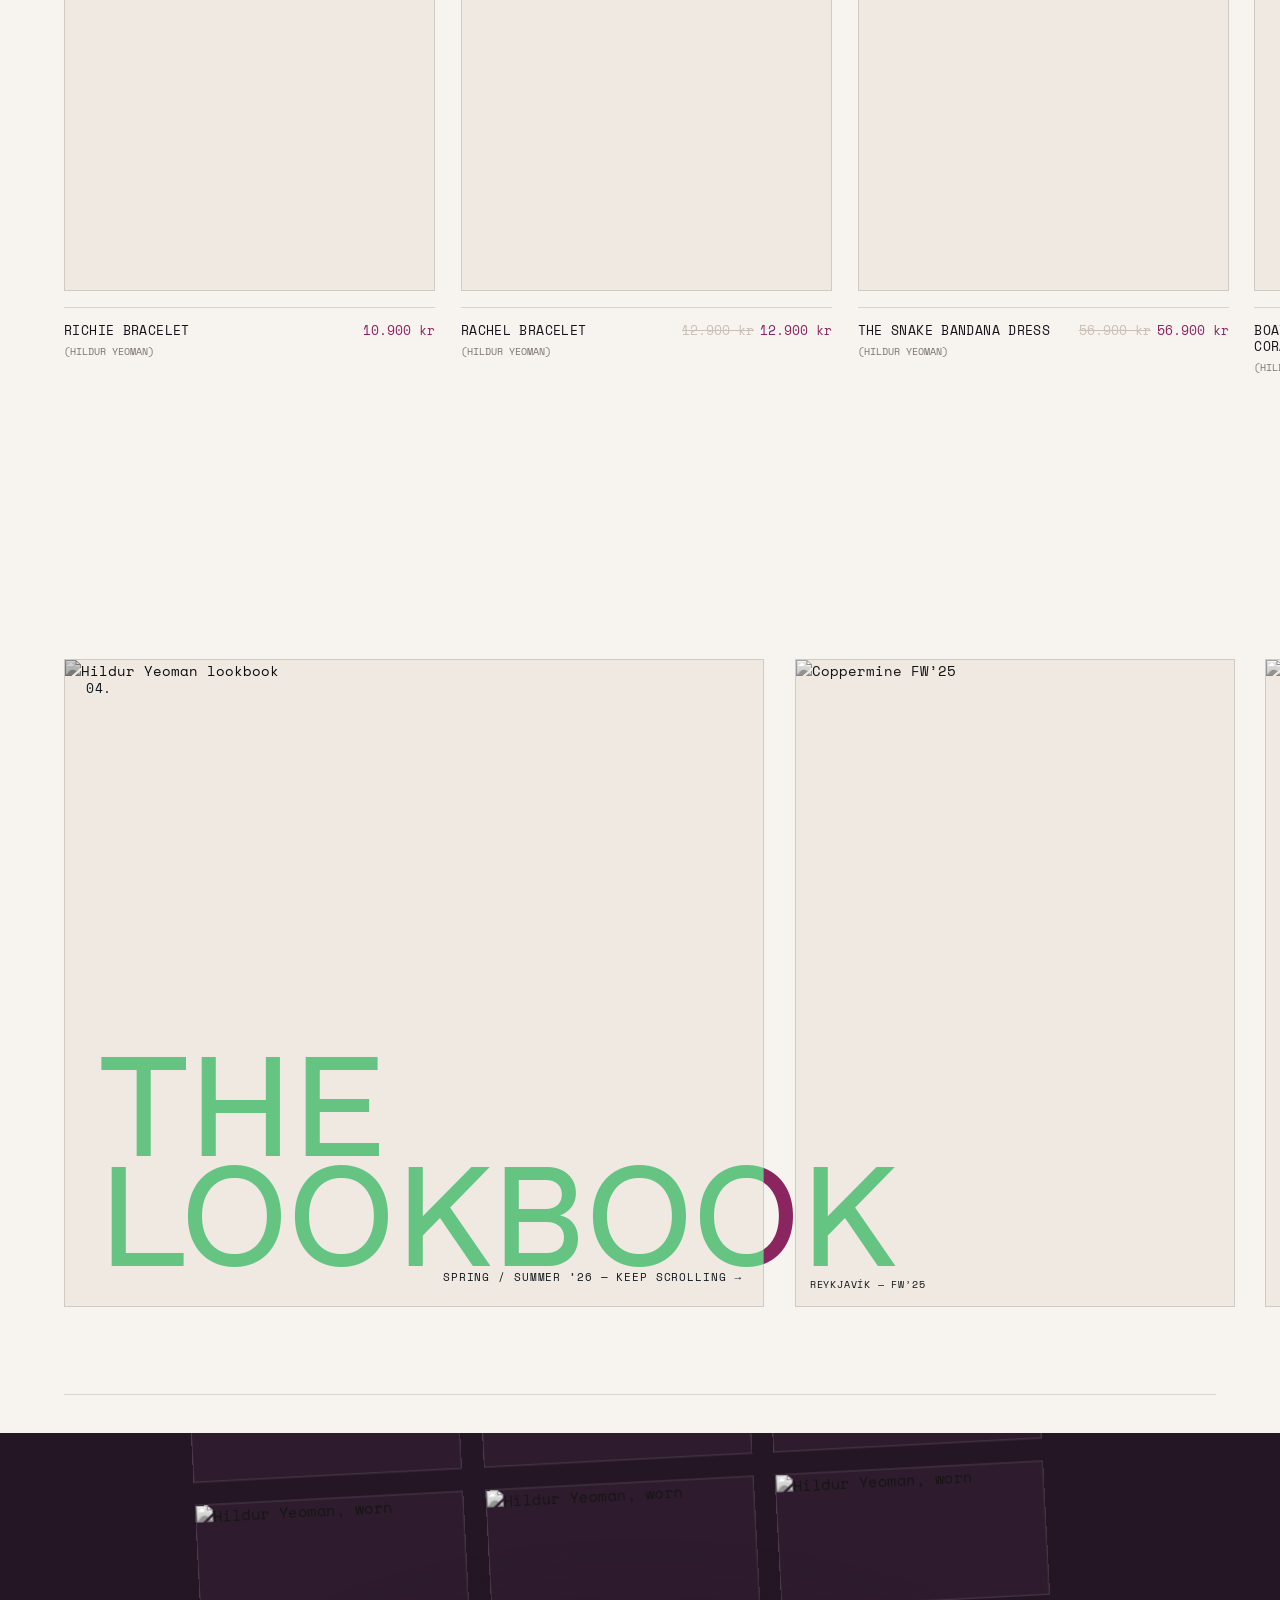
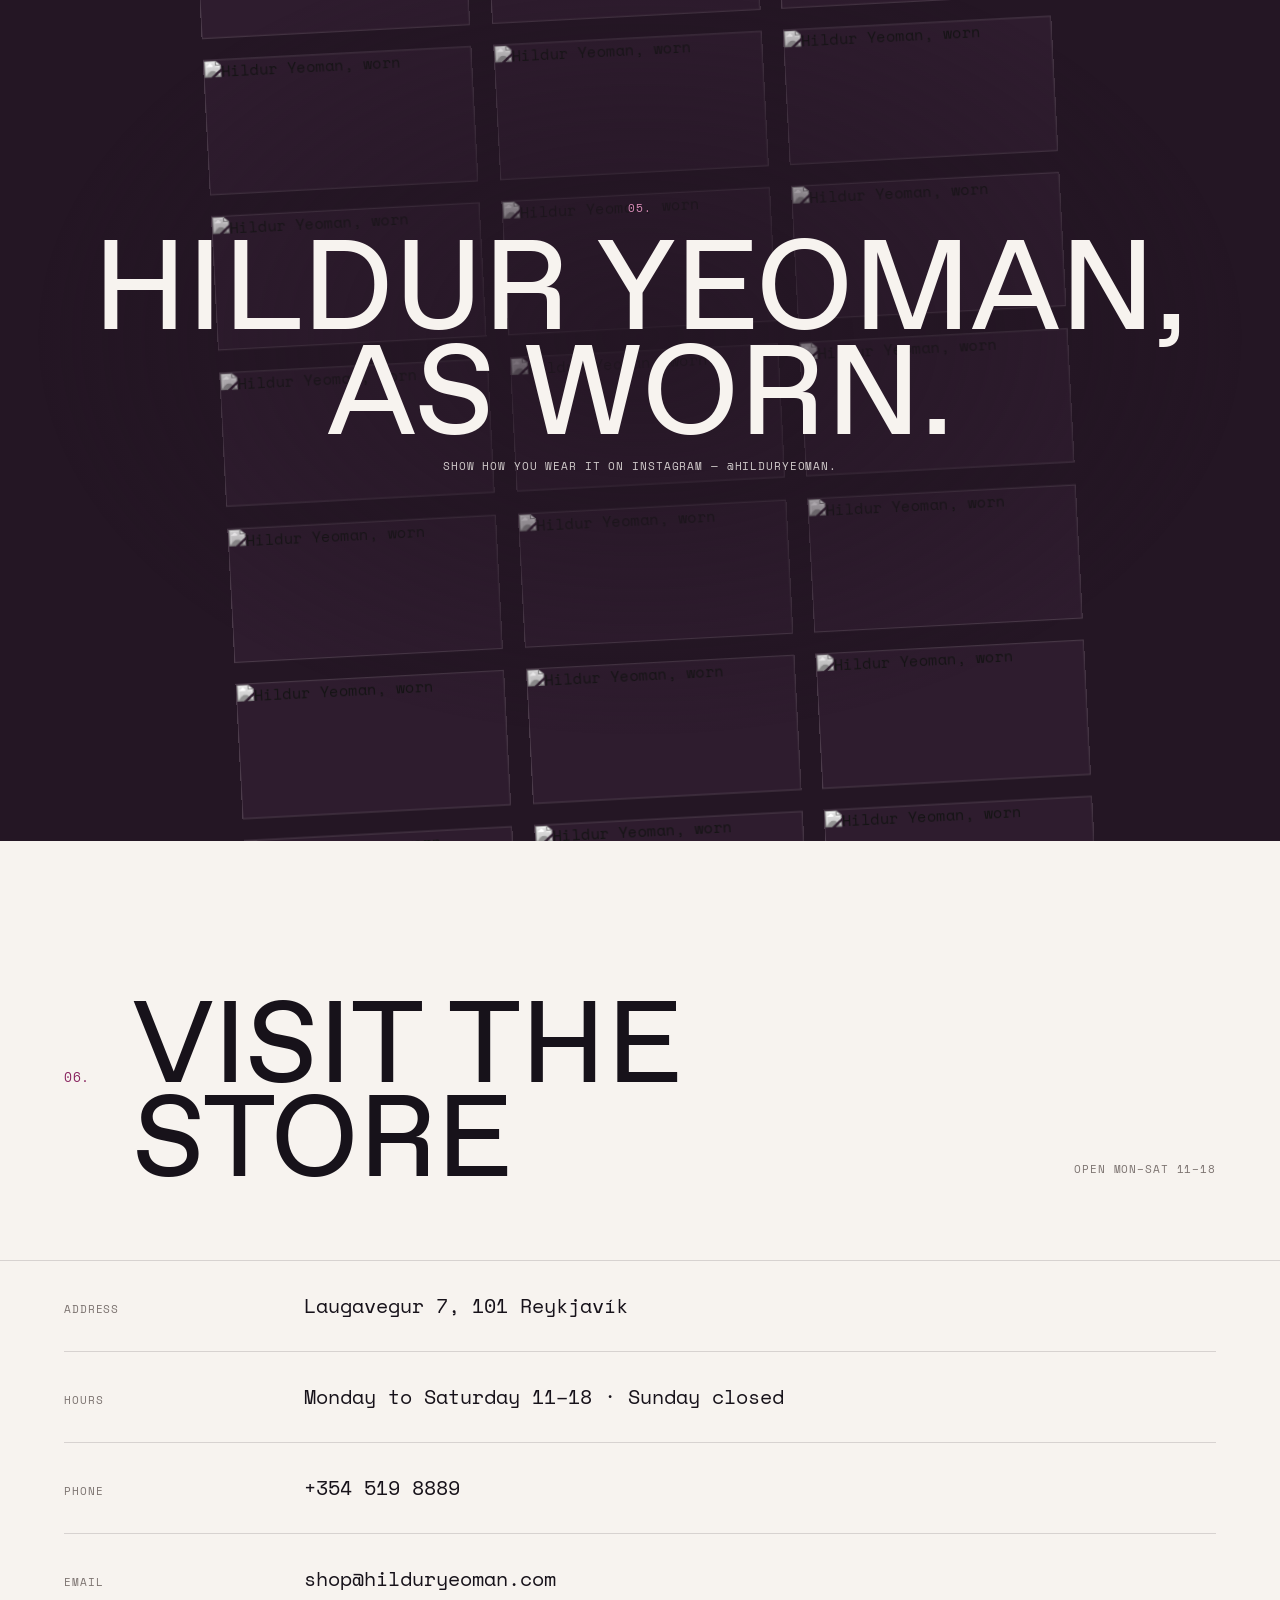
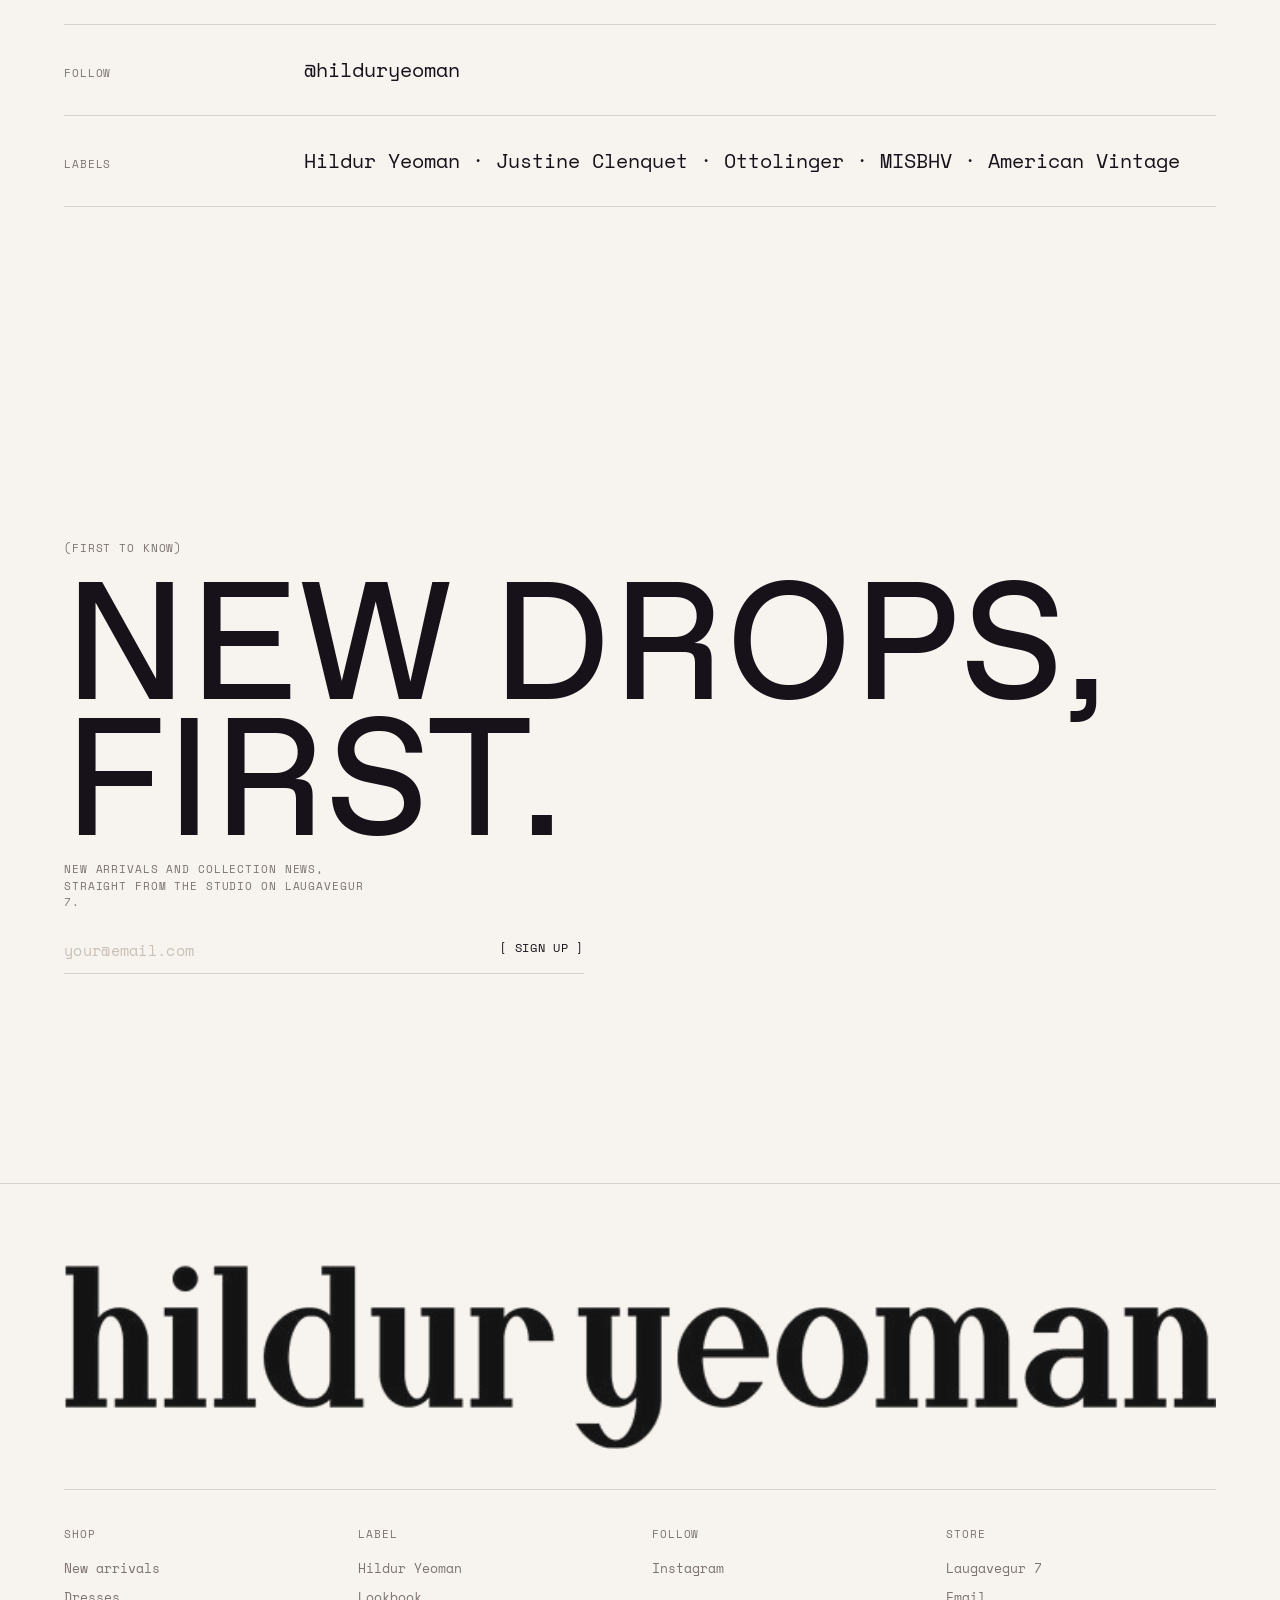
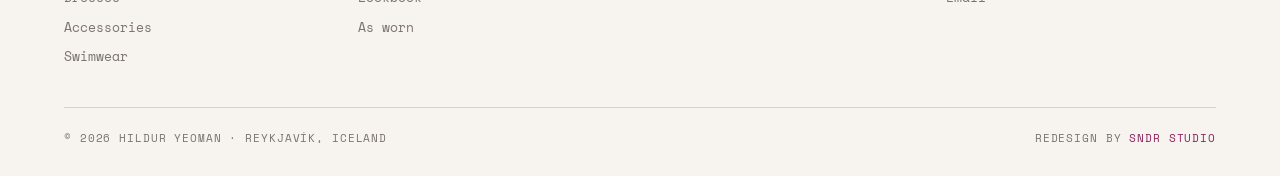
==== commit 66943964: "Store section: add verified opening hours + phone, use their published shop@ address" ====
--- a/index.html
+++ b/index.html
@@ -173,11 +173,13 @@
     <div class="head">
       <span class="head__n">06.</span>
       <h2 class="head__t">Visit the store</h2>
-      <div class="head__end"><span class="mono">101 Reykjavík</span></div>
+      <div class="head__end"><span class="mono">Open Mon–Sat 11–18</span></div>
     </div>
     <div class="budin__grid">
       <div class="budin__row"><span class="mono">Address</span><span>Laugavegur 7, 101 Reykjavík</span></div>
-      <div class="budin__row"><span class="mono">Email</span><a href="mailto:sales@hilduryeoman.com">sales@hilduryeoman.com</a></div>
+      <div class="budin__row"><span class="mono">Hours</span><span>Monday to Saturday 11–18 · Sunday closed</span></div>
+      <div class="budin__row"><span class="mono">Phone</span><a href="tel:+3545198889">+354 519 8889</a></div>
+      <div class="budin__row"><span class="mono">Email</span><a href="mailto:shop@hilduryeoman.com">shop@hilduryeoman.com</a></div>
       <div class="budin__row"><span class="mono">Follow</span><a href="https://instagram.com/hilduryeoman" target="_blank" rel="noopener">@hilduryeoman</a></div>
       <div class="budin__row"><span class="mono">Labels</span><span>Hildur Yeoman · Justine Clenquet · Ottolinger · MISBHV · American Vintage</span></div>
     </div>
@@ -187,7 +189,7 @@
   <section class="news" id="news">
     <span class="mono">(First to know)</span>
     <h2 class="news__t">New drops,<br>first.</h2>
-    <p class="mono news__sub">New arrivals and collection news, straight from Laugavegur 7.</p>
+    <p class="mono news__sub">New arrivals and collection news, straight from the studio on Laugavegur 7.</p>
     <form class="news__form" id="newsForm" novalidate>
       <input id="newsEmail" type="email" placeholder="your@email.com" autocomplete="email" required />
       <button class="link" type="submit">[ Sign up ]</button>
@@ -205,7 +207,7 @@
     <div><span class="mono">Shop</span><a href="#ny">New arrivals</a><a href="#flokkar">Dresses</a><a href="#flokkar">Accessories</a><a href="#flokkar">Swimwear</a></div>
     <div><span class="mono">Label</span><a href="#linur">Hildur Yeoman</a><a href="#film">Lookbook</a><a href="#seen">As worn</a></div>
     <div><span class="mono">Follow</span><a href="https://instagram.com/hilduryeoman" target="_blank" rel="noopener">Instagram</a></div>
-    <div><span class="mono">Store</span><a href="#budin">Laugavegur 7</a><a href="mailto:sales@hilduryeoman.com">Email</a></div>
+    <div><span class="mono">Store</span><a href="#budin">Laugavegur 7</a><a href="mailto:shop@hilduryeoman.com">Email</a></div>
   </div>
   <div class="foot__base">
     <span class="mono">© 2026 Hildur Yeoman · Reykjavík, Iceland</span>
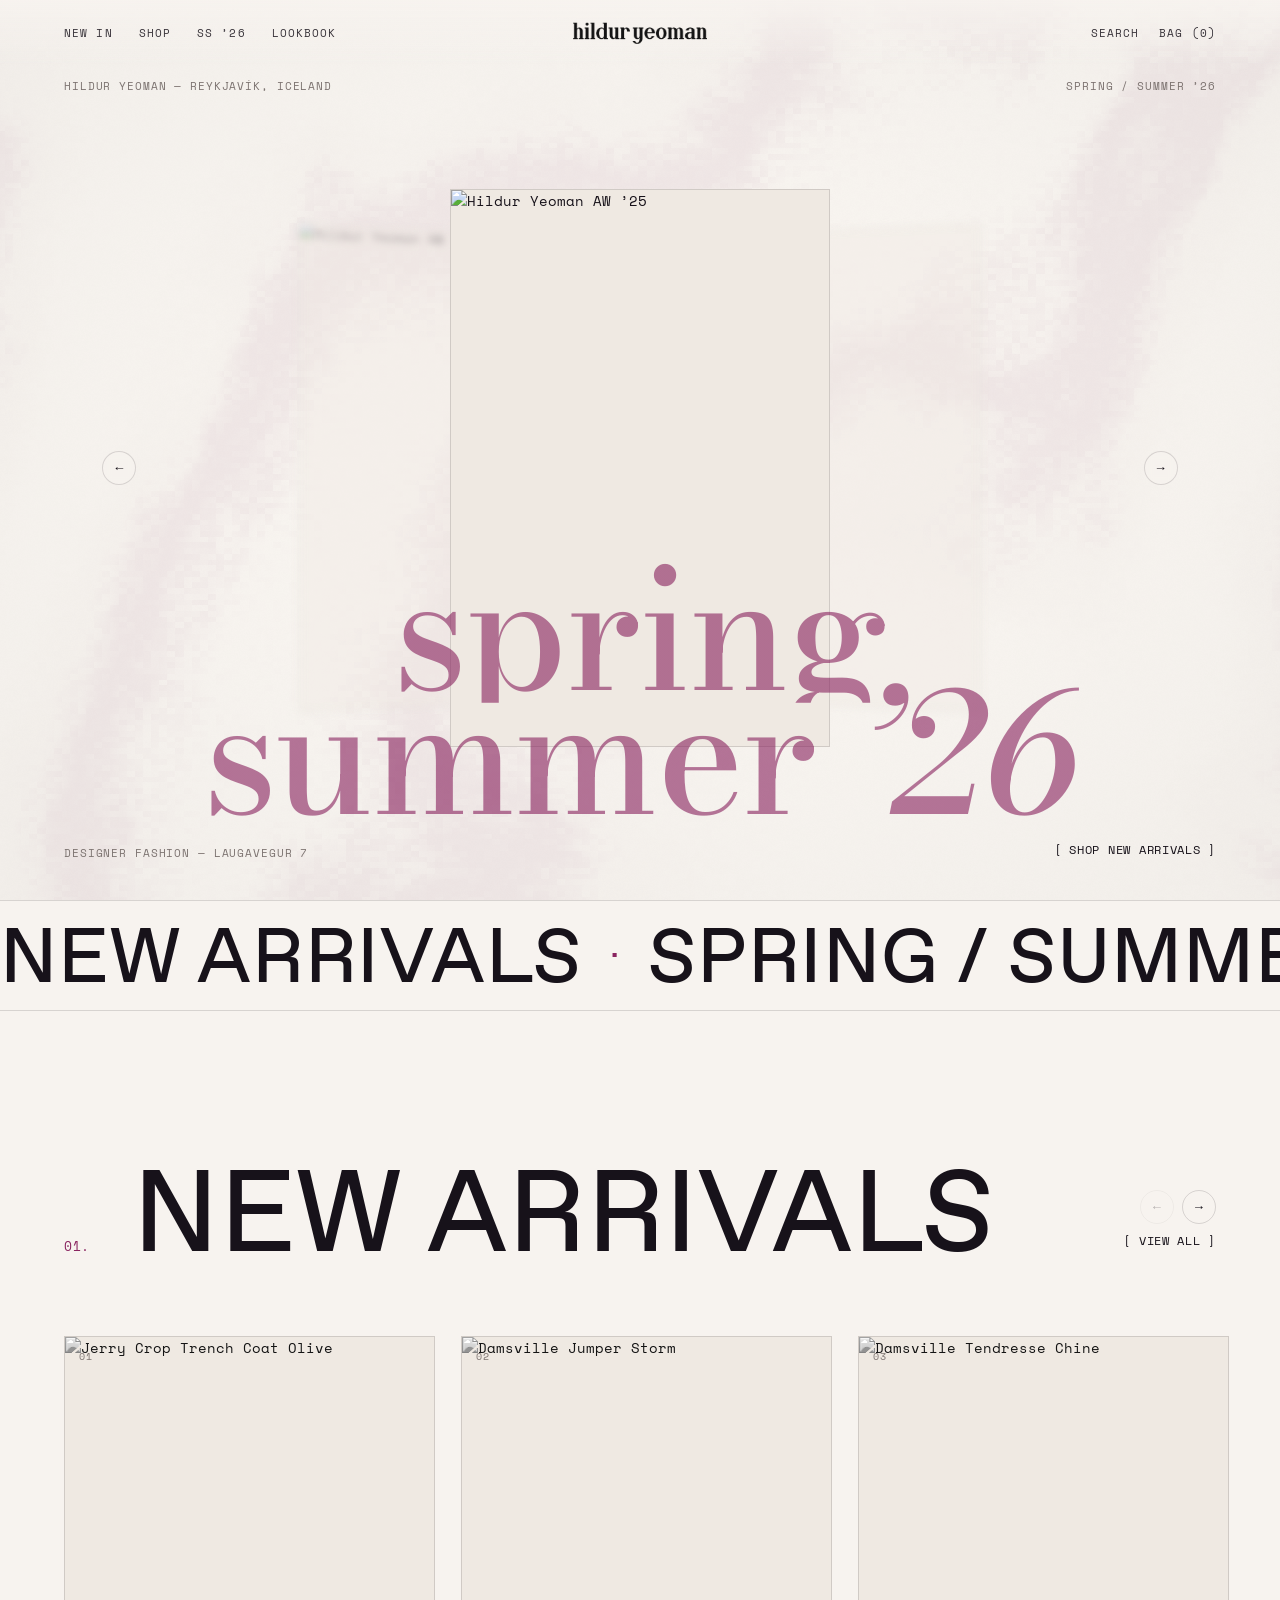
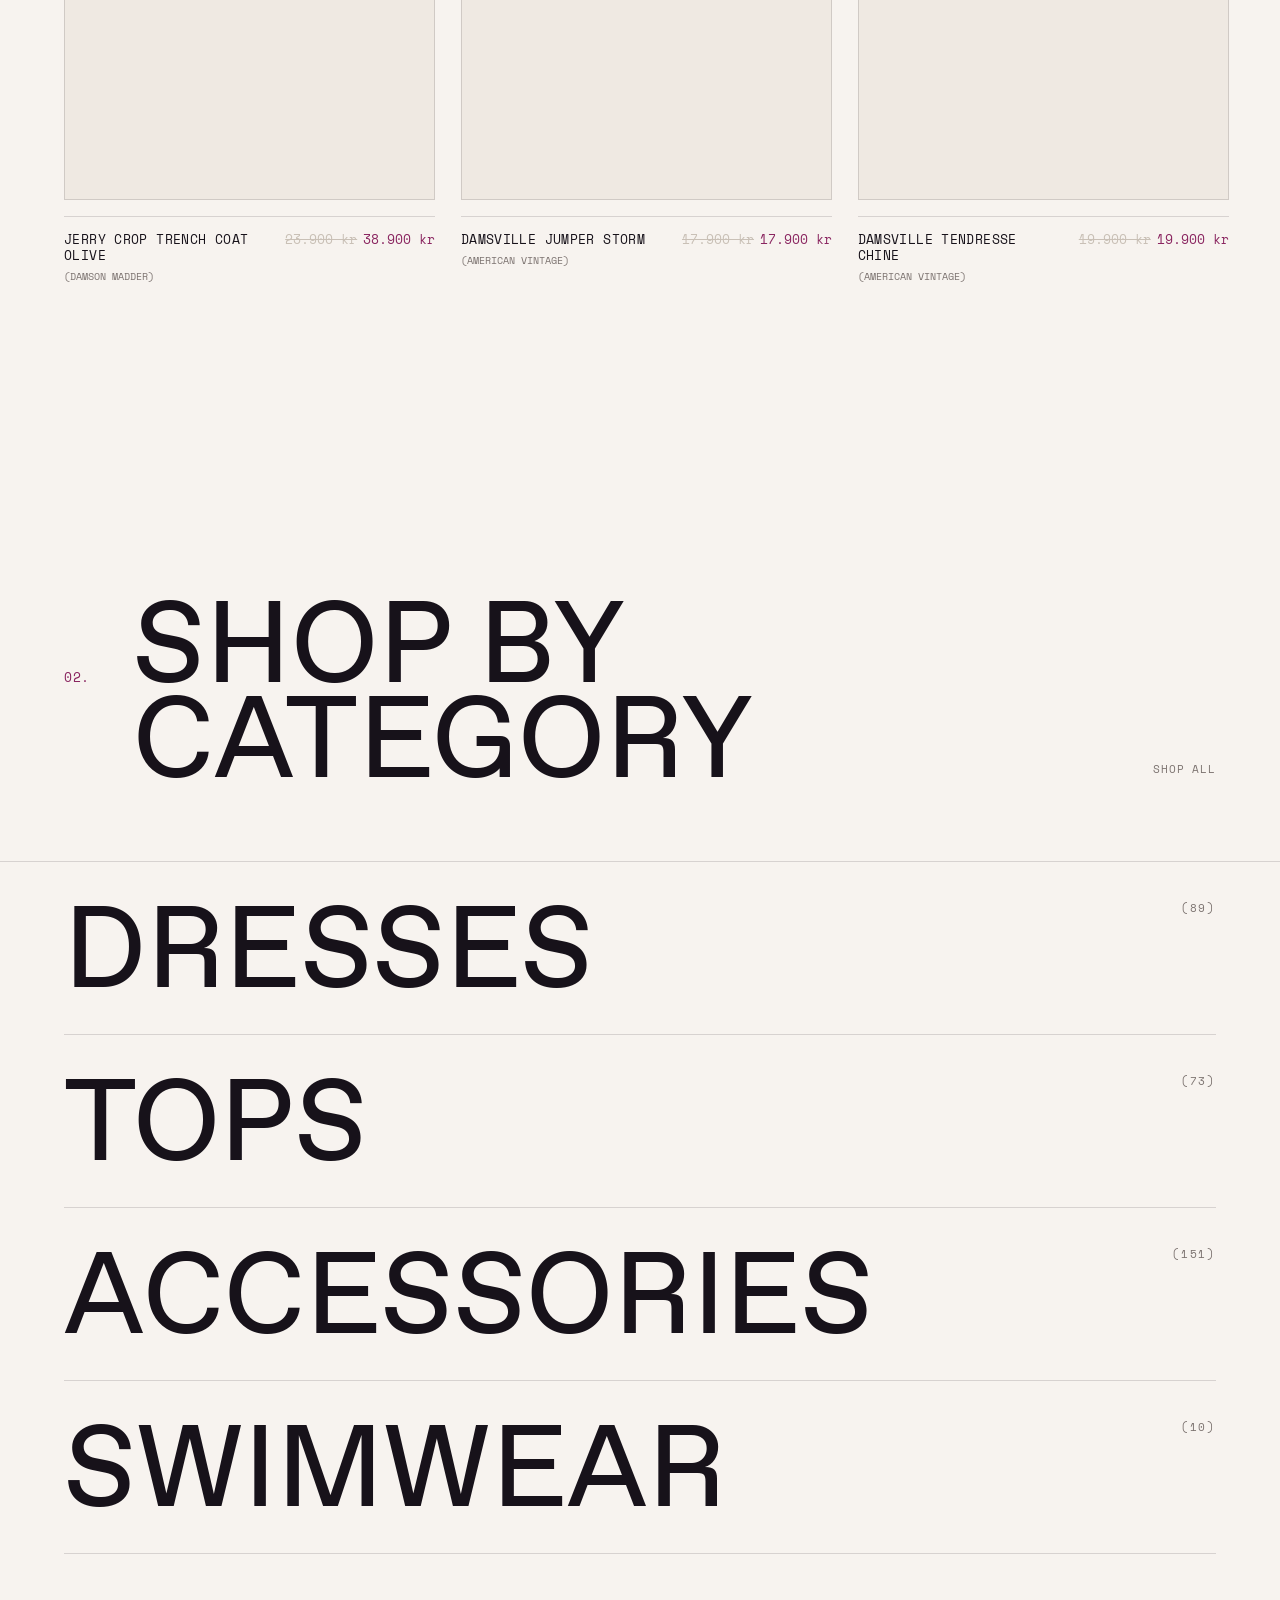
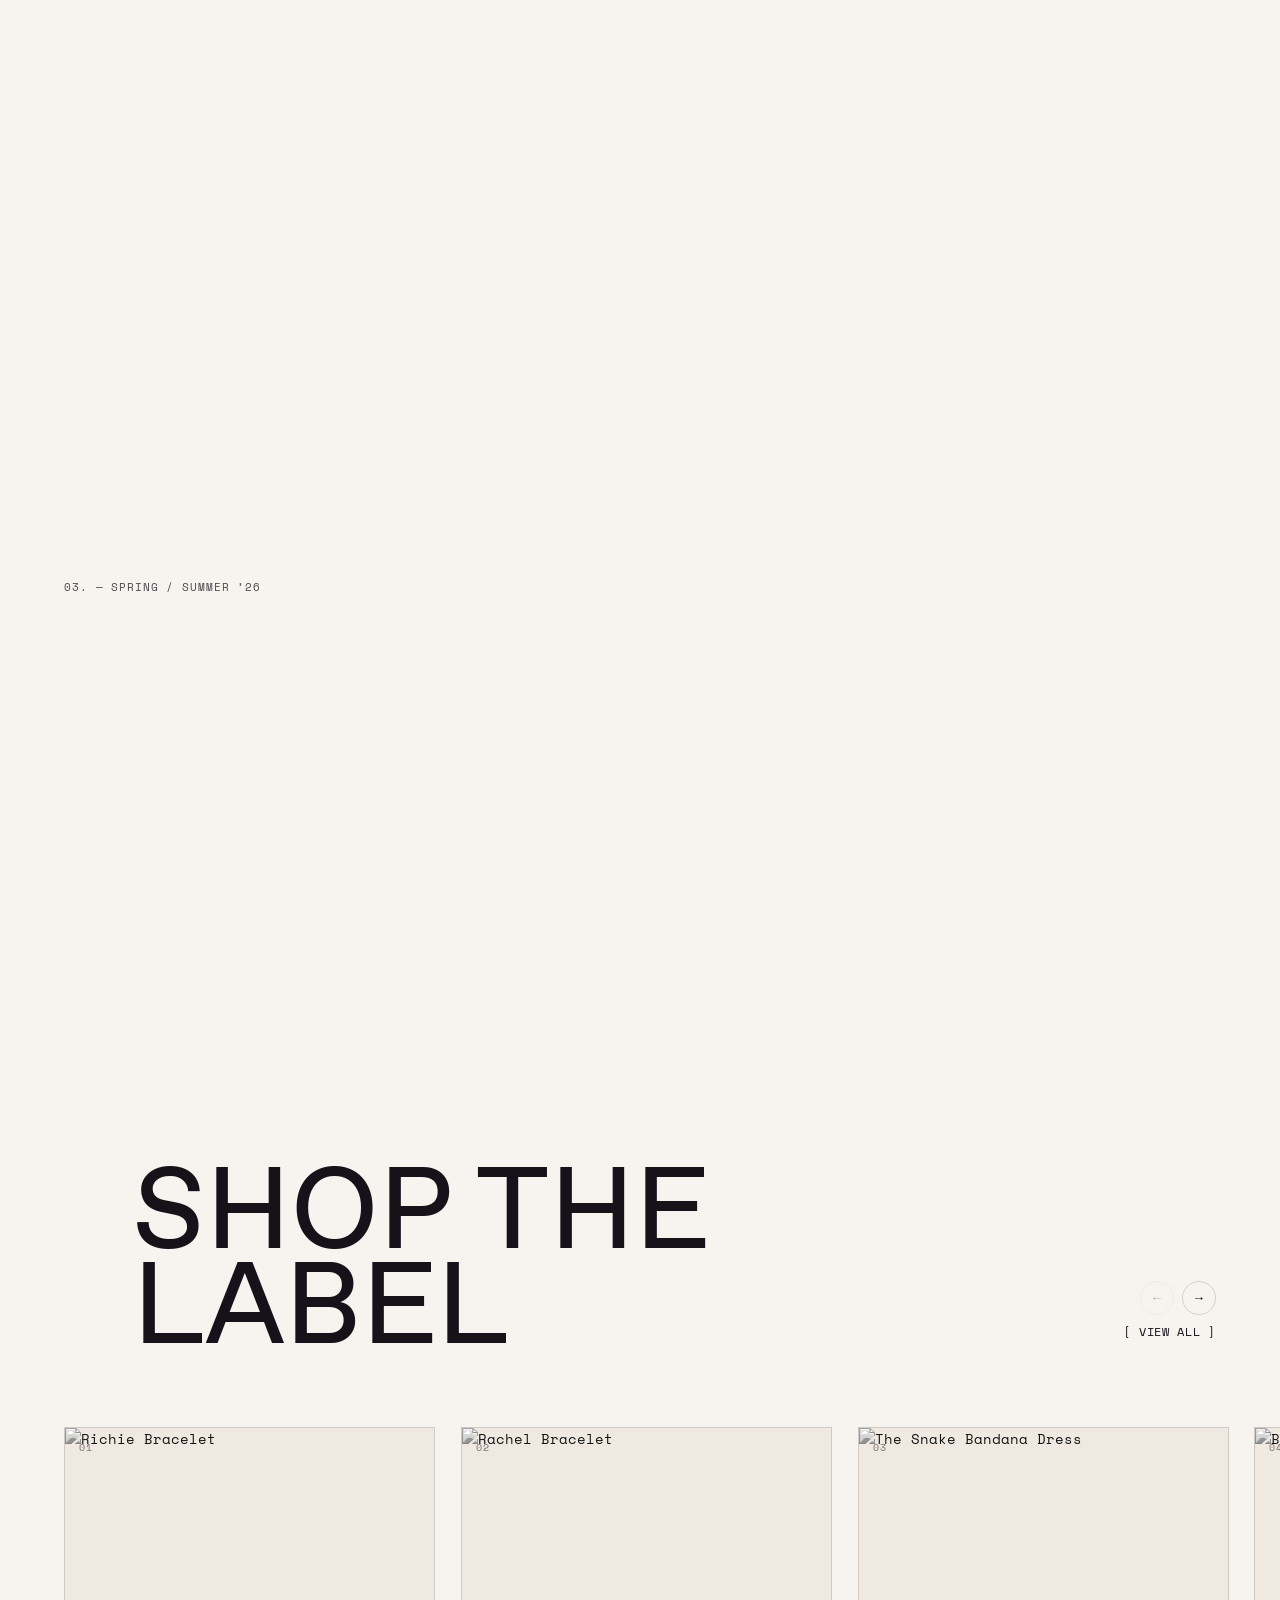
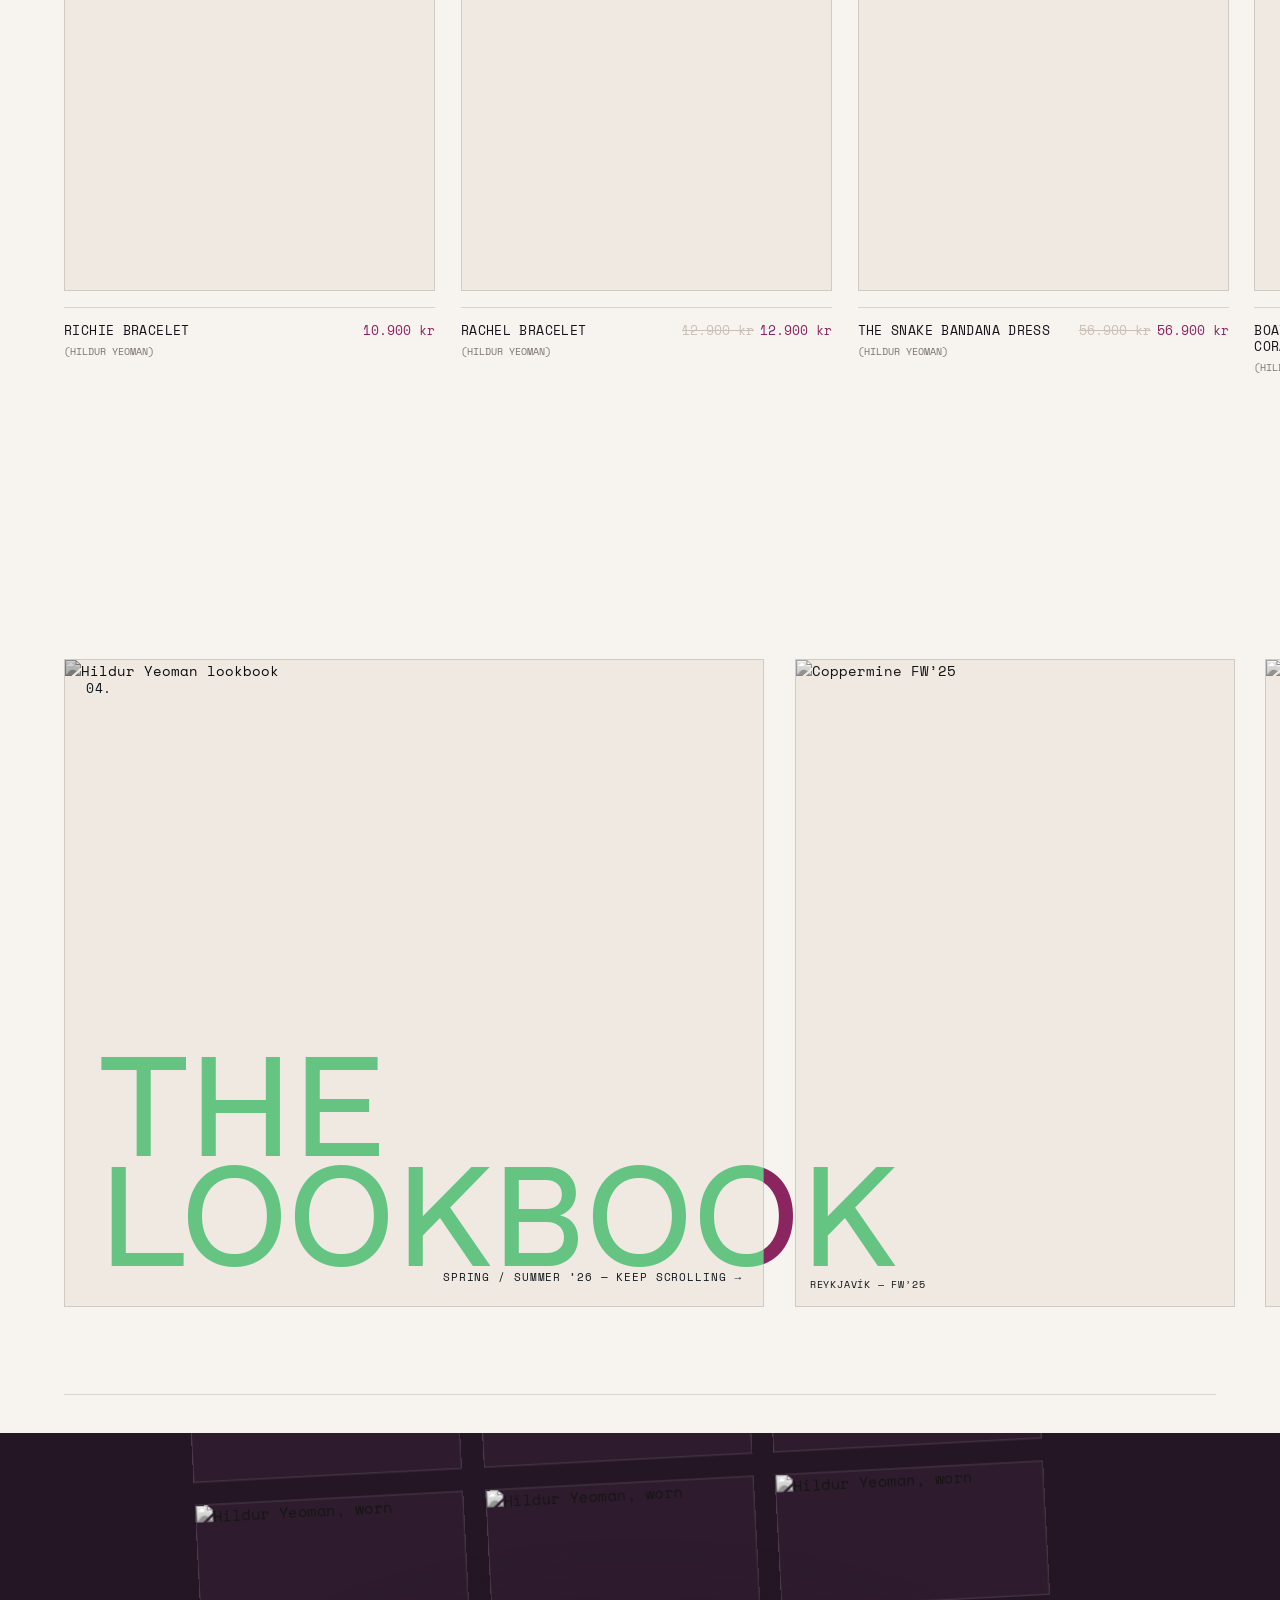
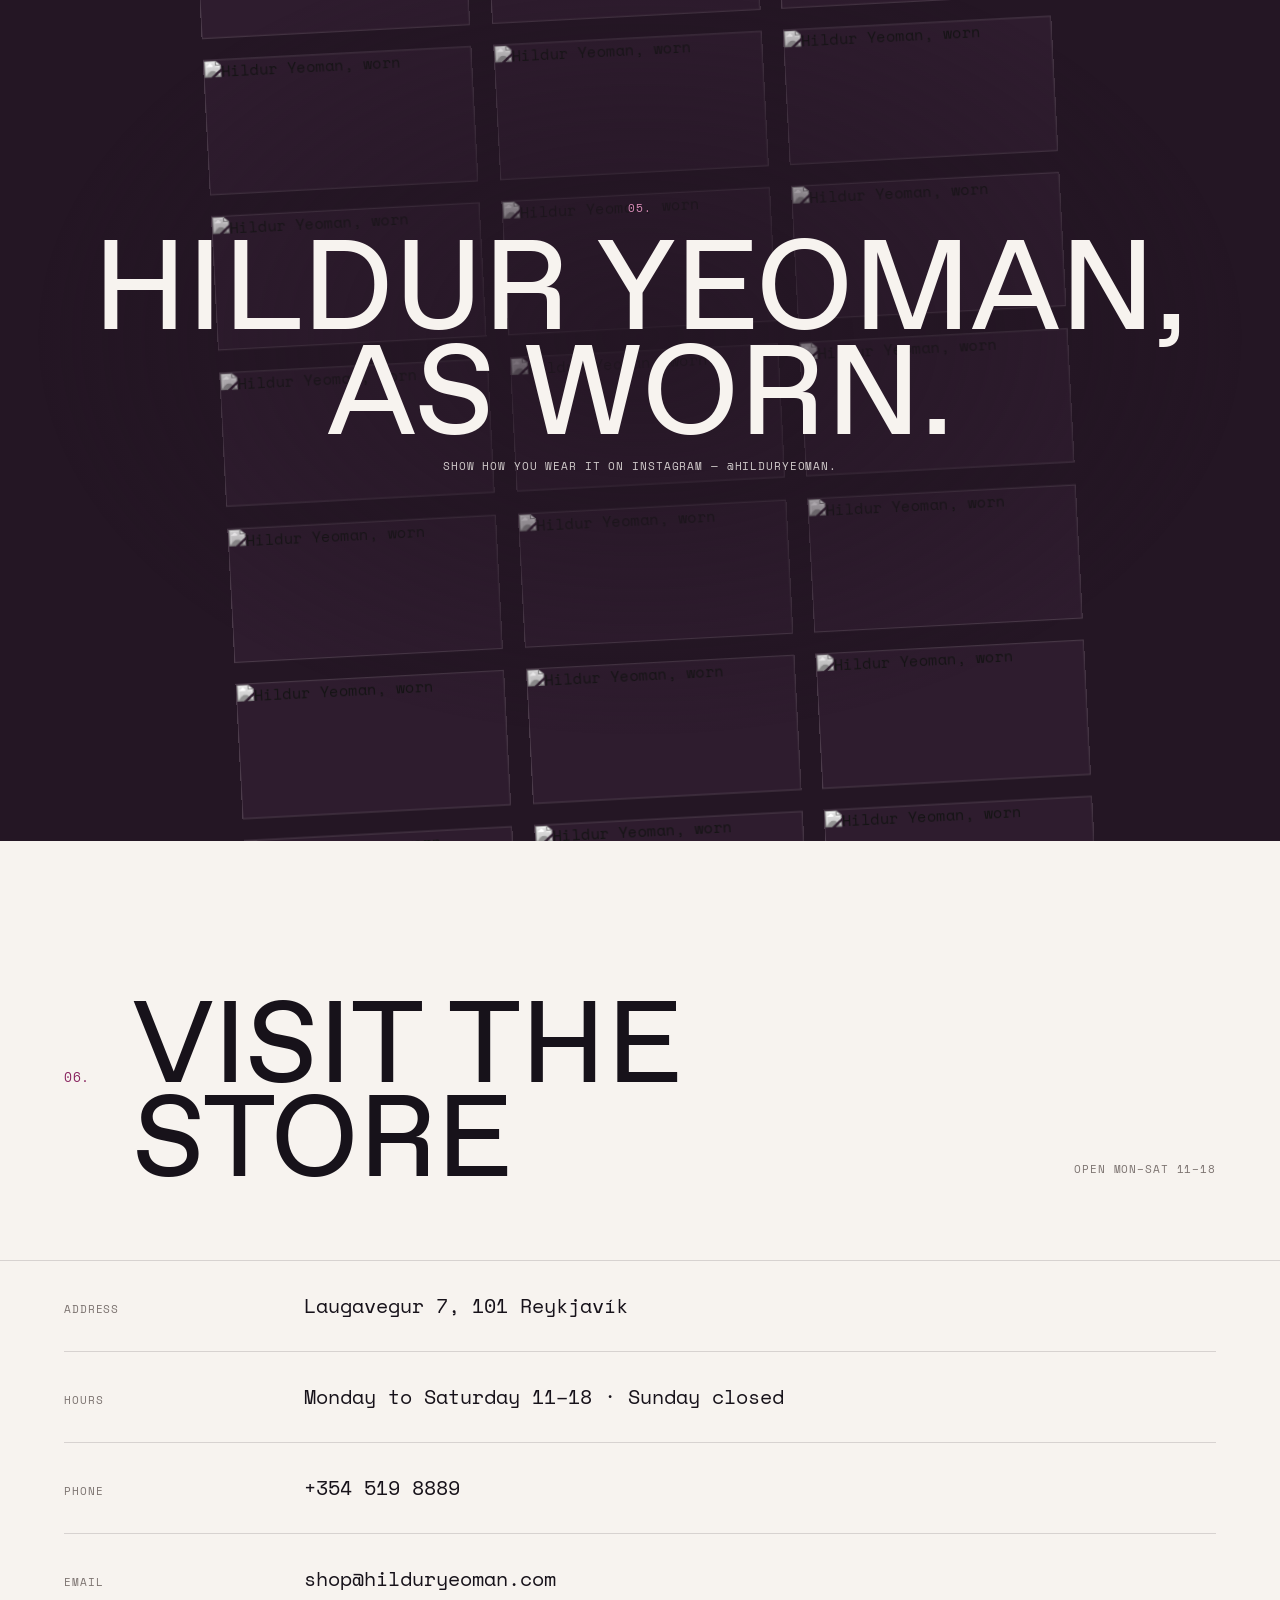
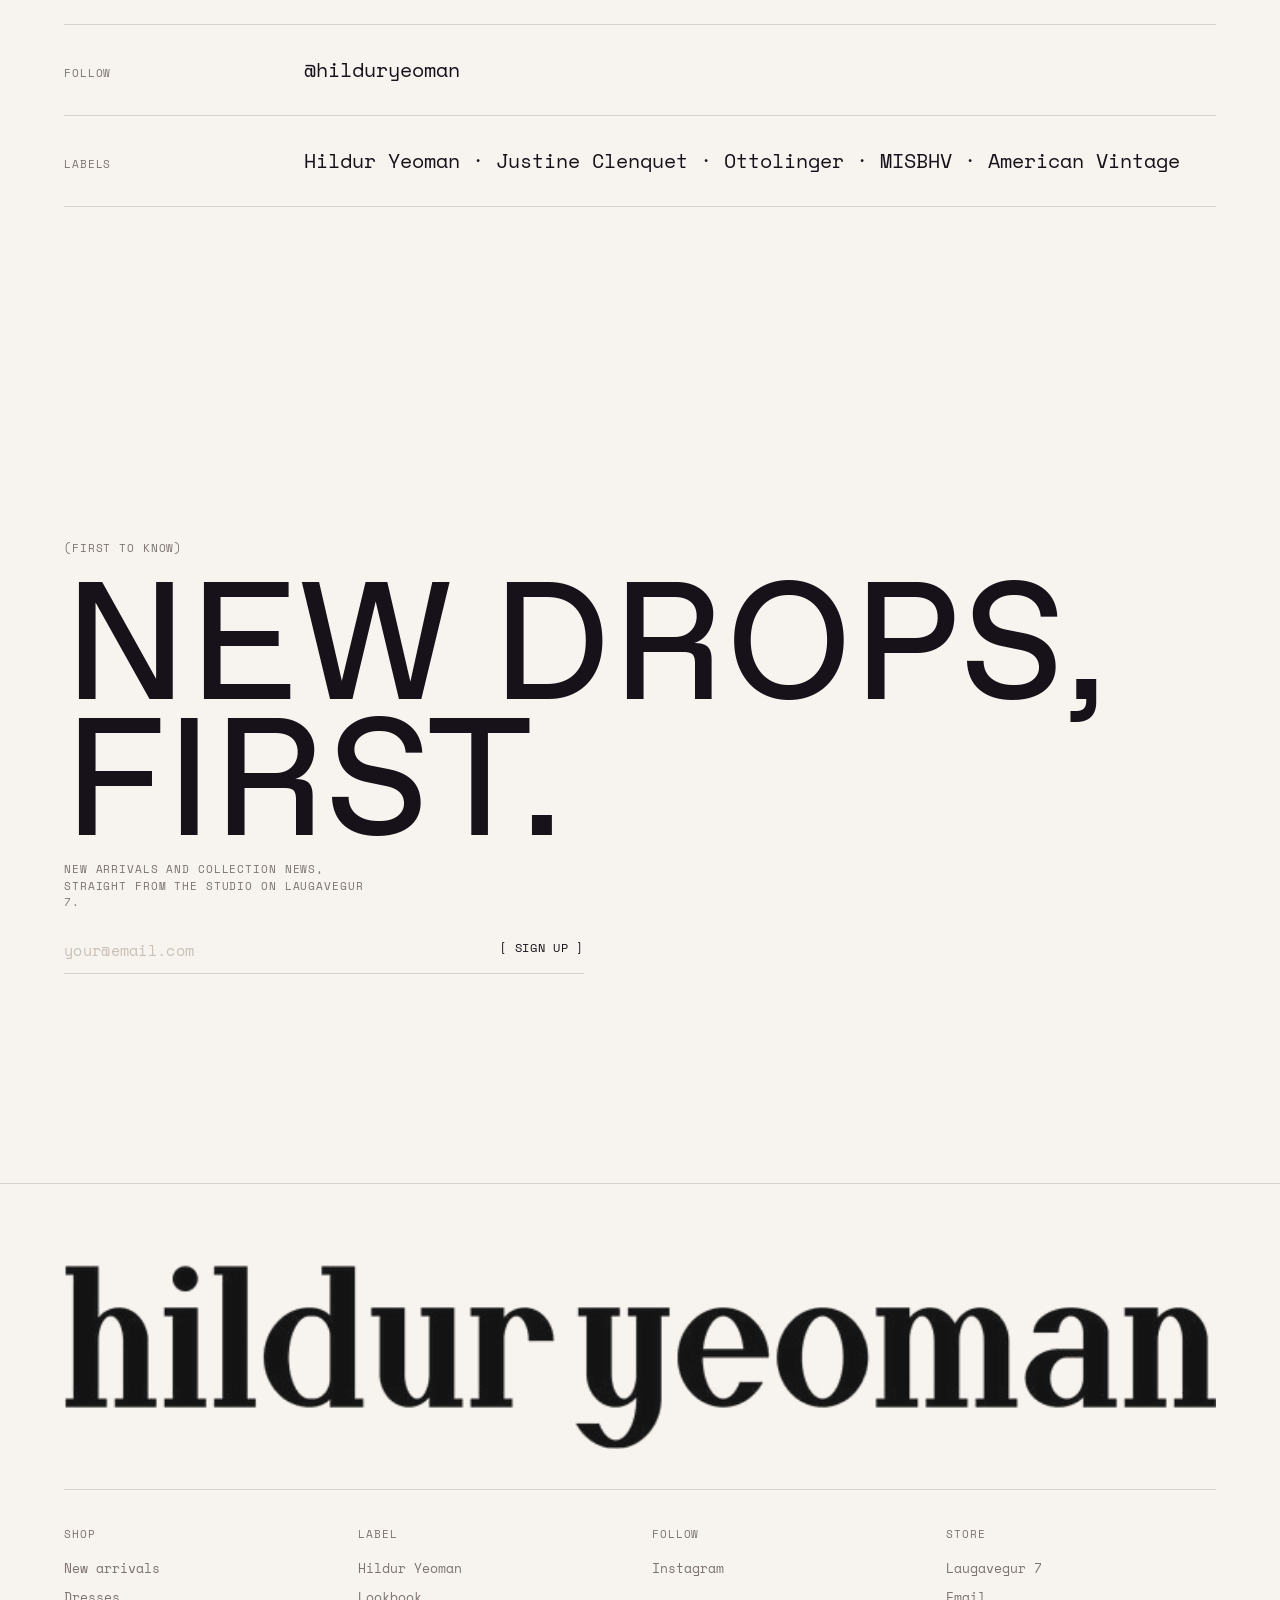
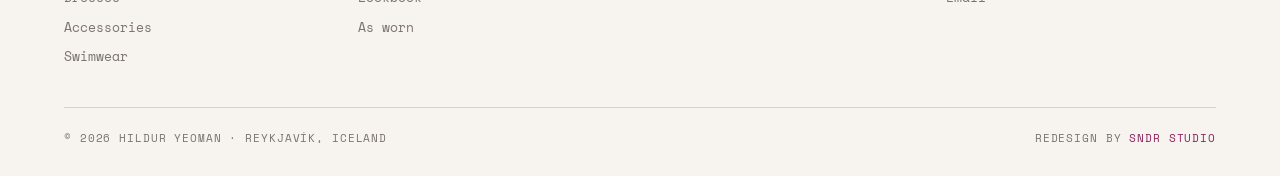
==== commit bce8c52f: "Add Hildur Yeoman favicon so the tab stops inheriting the origin-root icon Same origin-root inherita" ====
--- a/index.html
+++ b/index.html
@@ -7,6 +7,10 @@
 <meta name="description" content="Hildur Yeoman. Icelandic fashion designer. Spring / Summer ’26. Laugavegur 7, 101 Reykjavík." />
 <meta name="theme-color" content="#f7f3ef" />
 <meta name="robots" content="noindex, nofollow" />
+<!-- Relative href, never "/favicon…": on a GitHub Pages project site an absolute path
+     resolves to the origin root and the tab silently inherits whatever lives there. -->
+<link rel="icon" type="image/png" sizes="32x32" href="assets/favicon.png" />
+<link rel="apple-touch-icon" href="assets/favicon.png" />
 <link rel="preconnect" href="https://cdn.shopify.com" crossorigin />
 <link rel="preconnect" href="https://cdn.jsdelivr.net" crossorigin />
 <link rel="preload" href="assets/logo.png" as="image" />
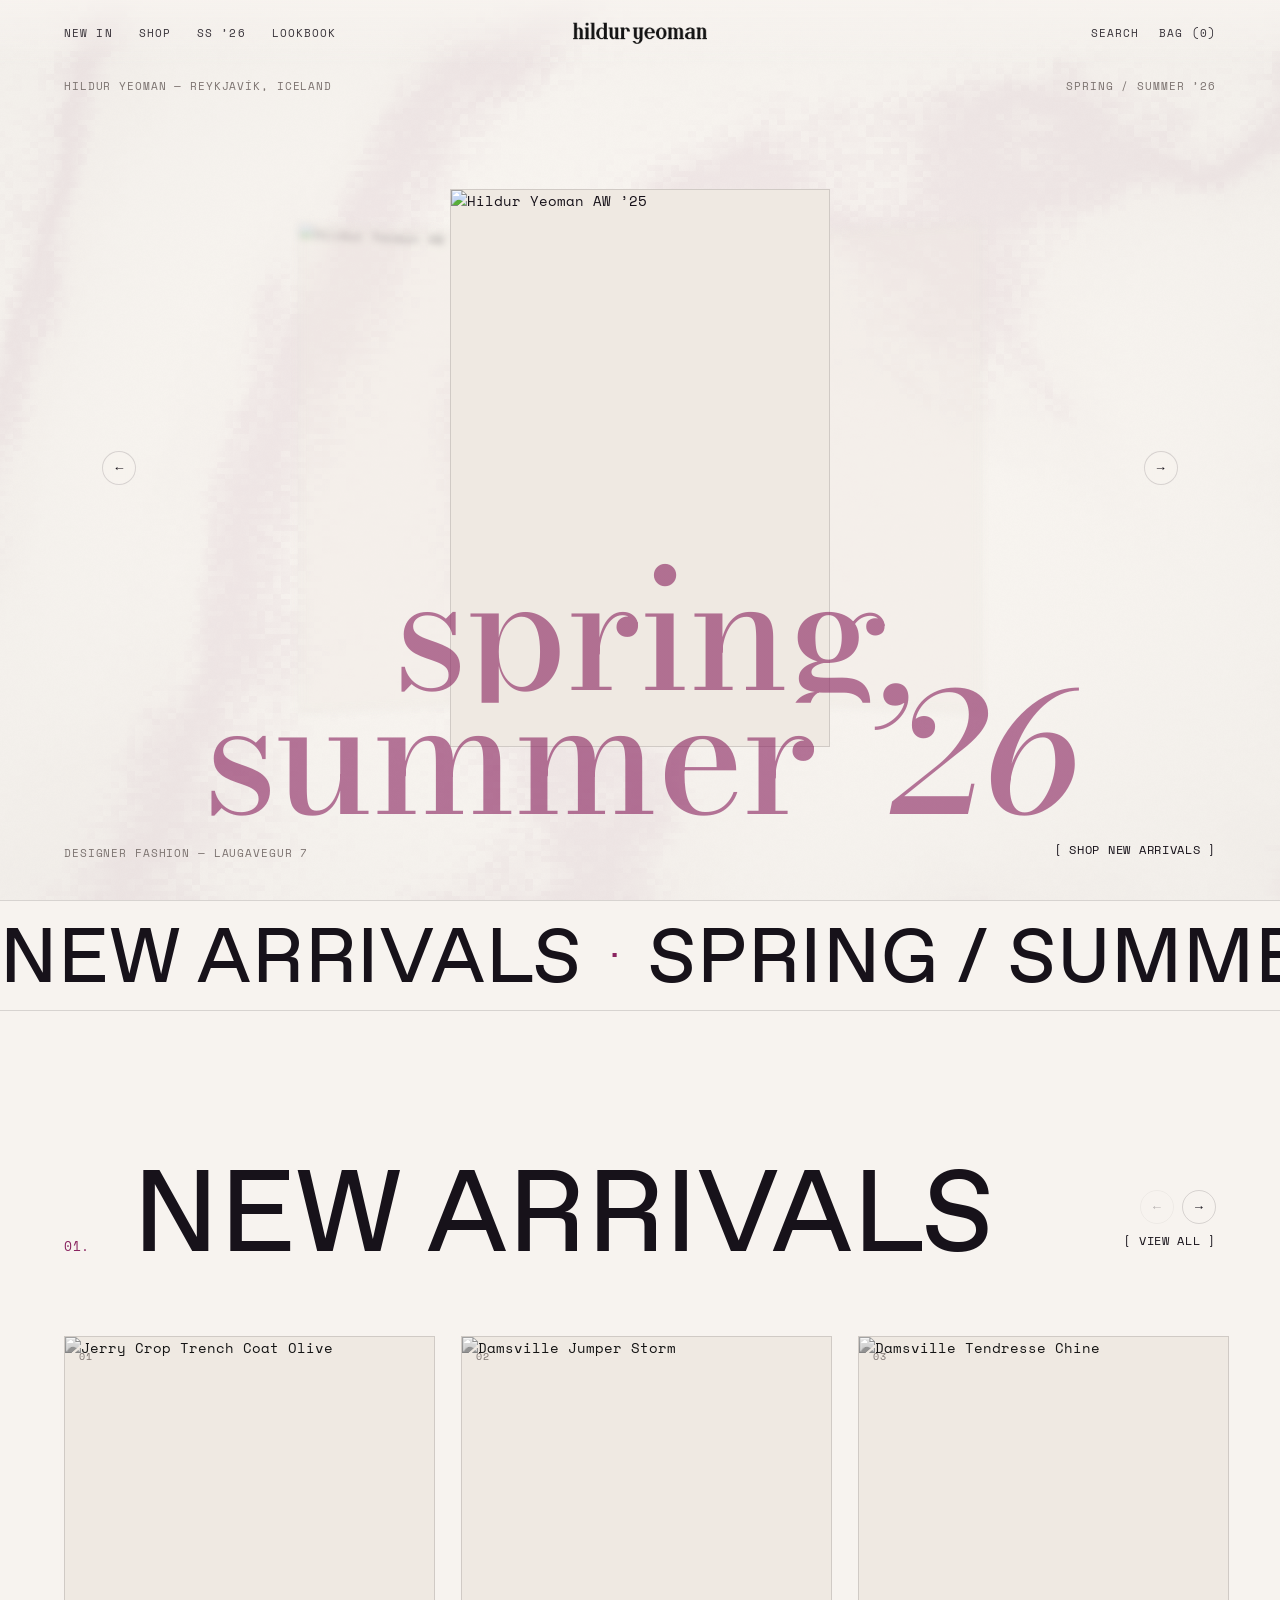
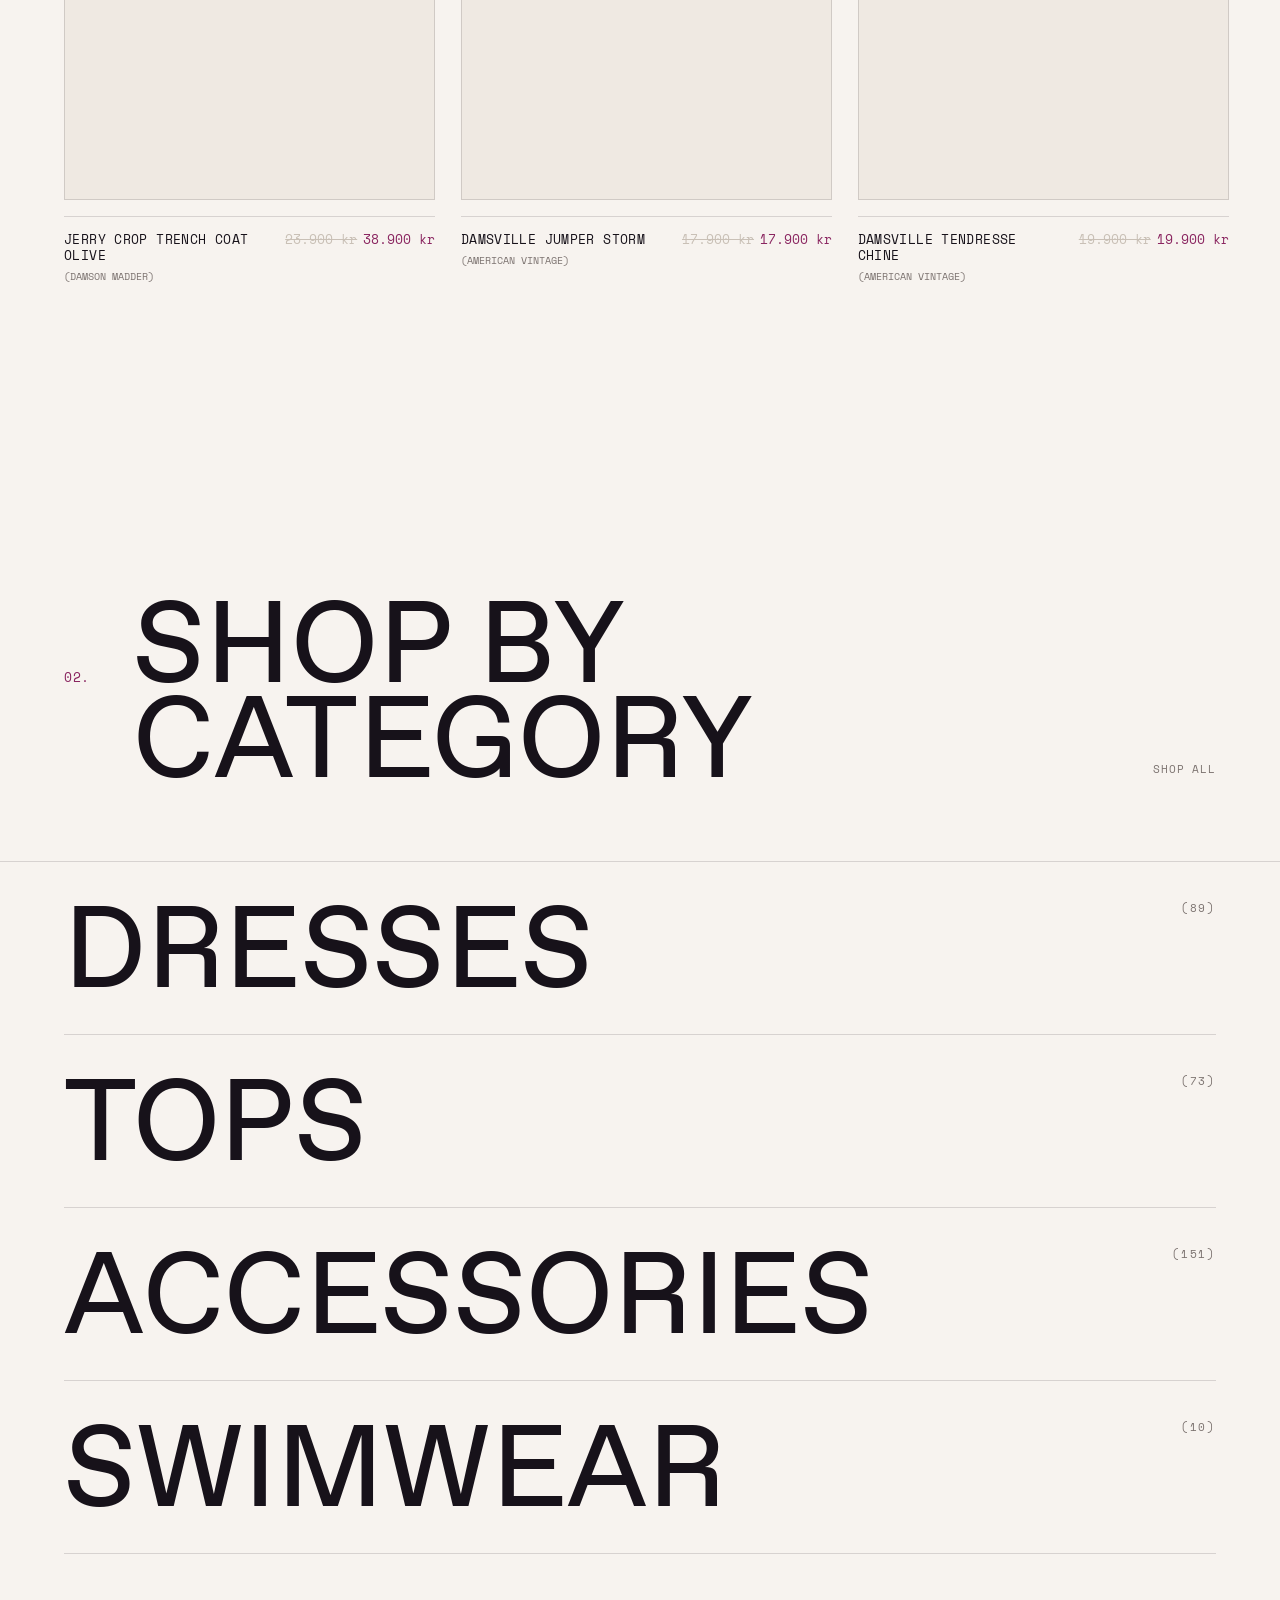
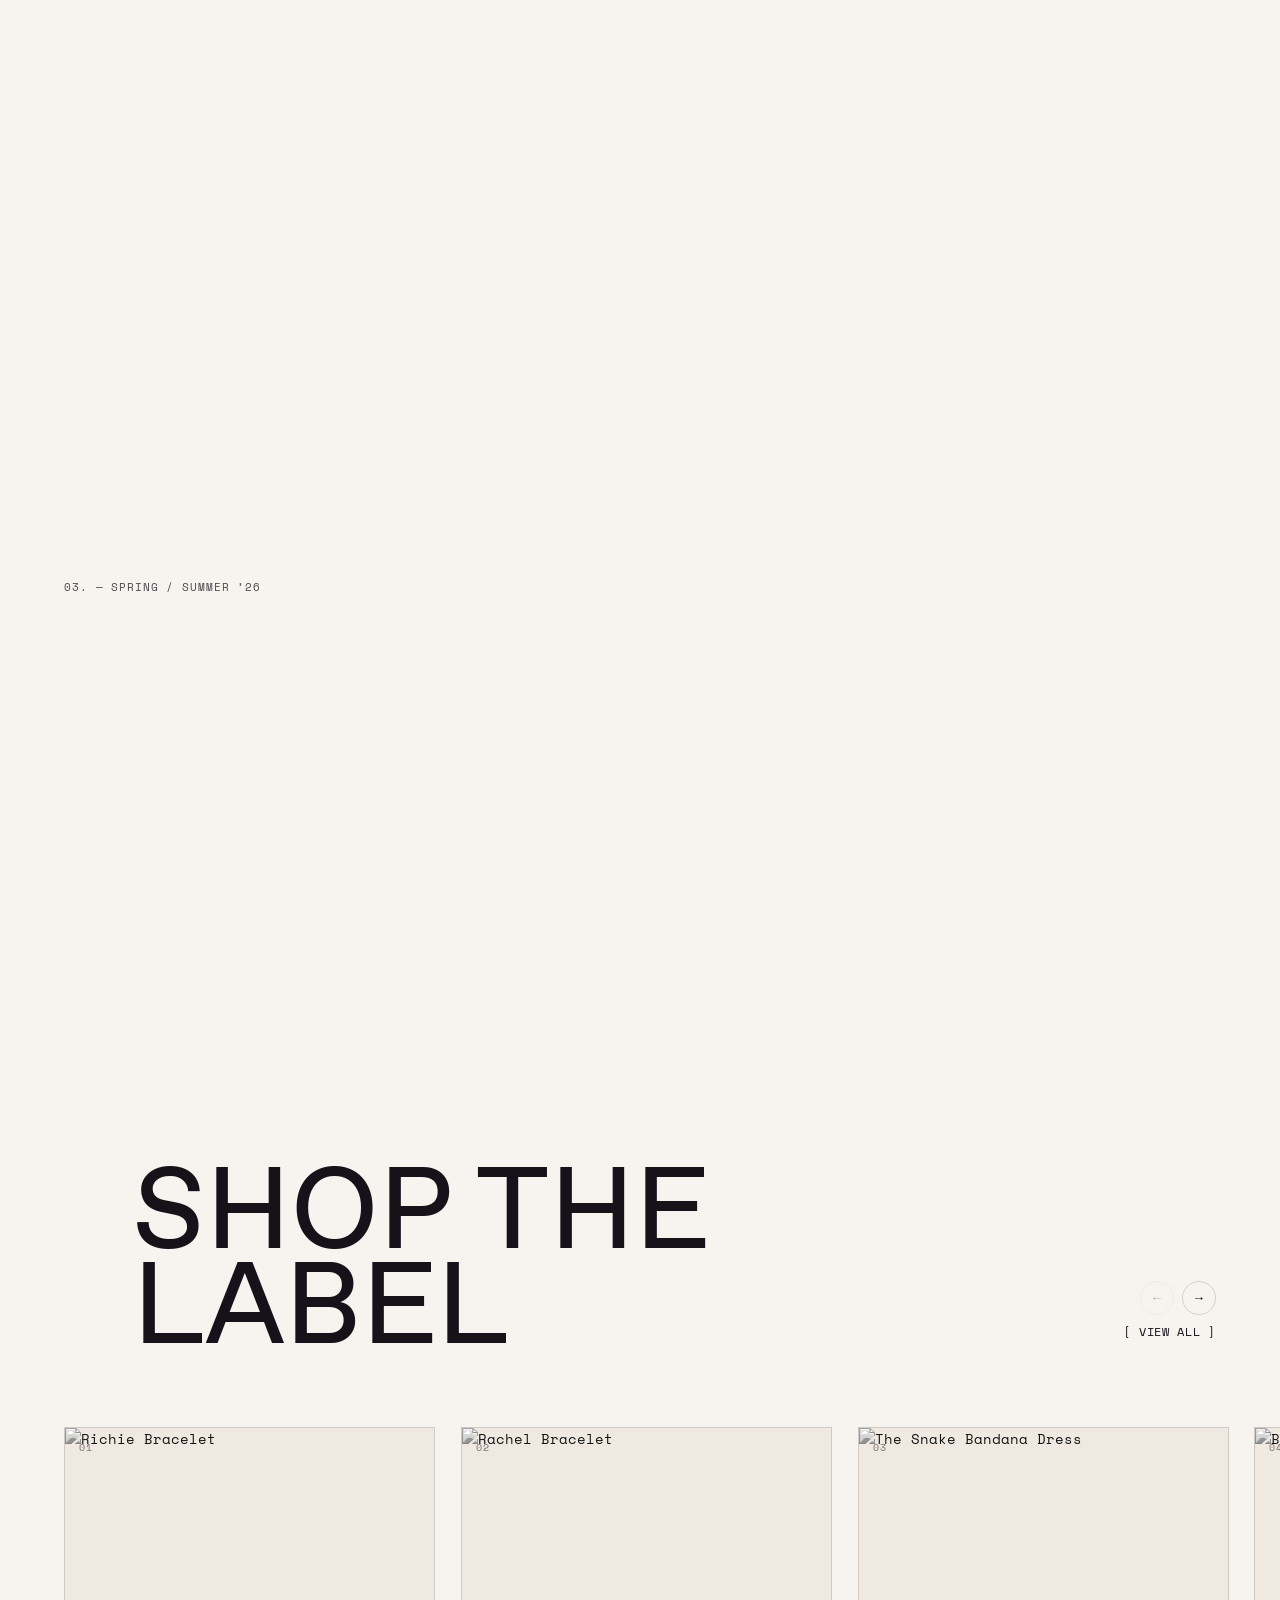
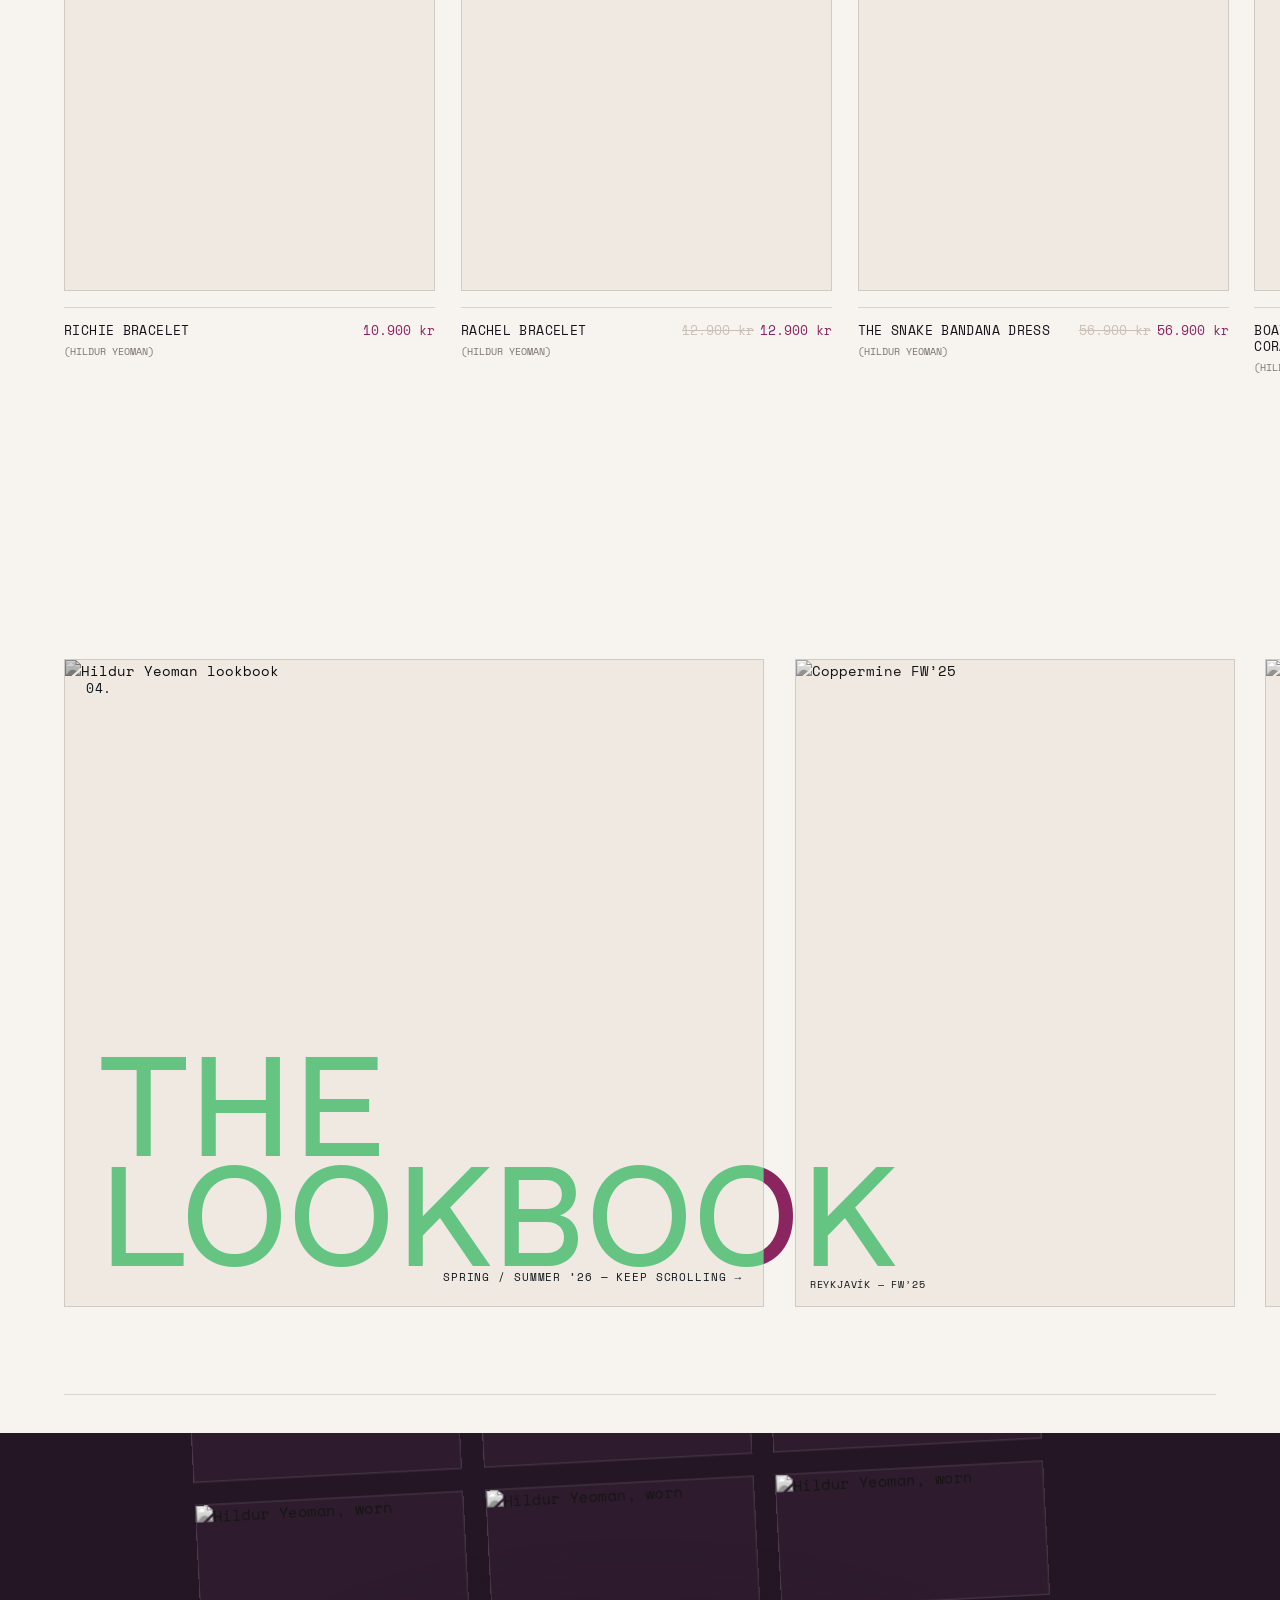
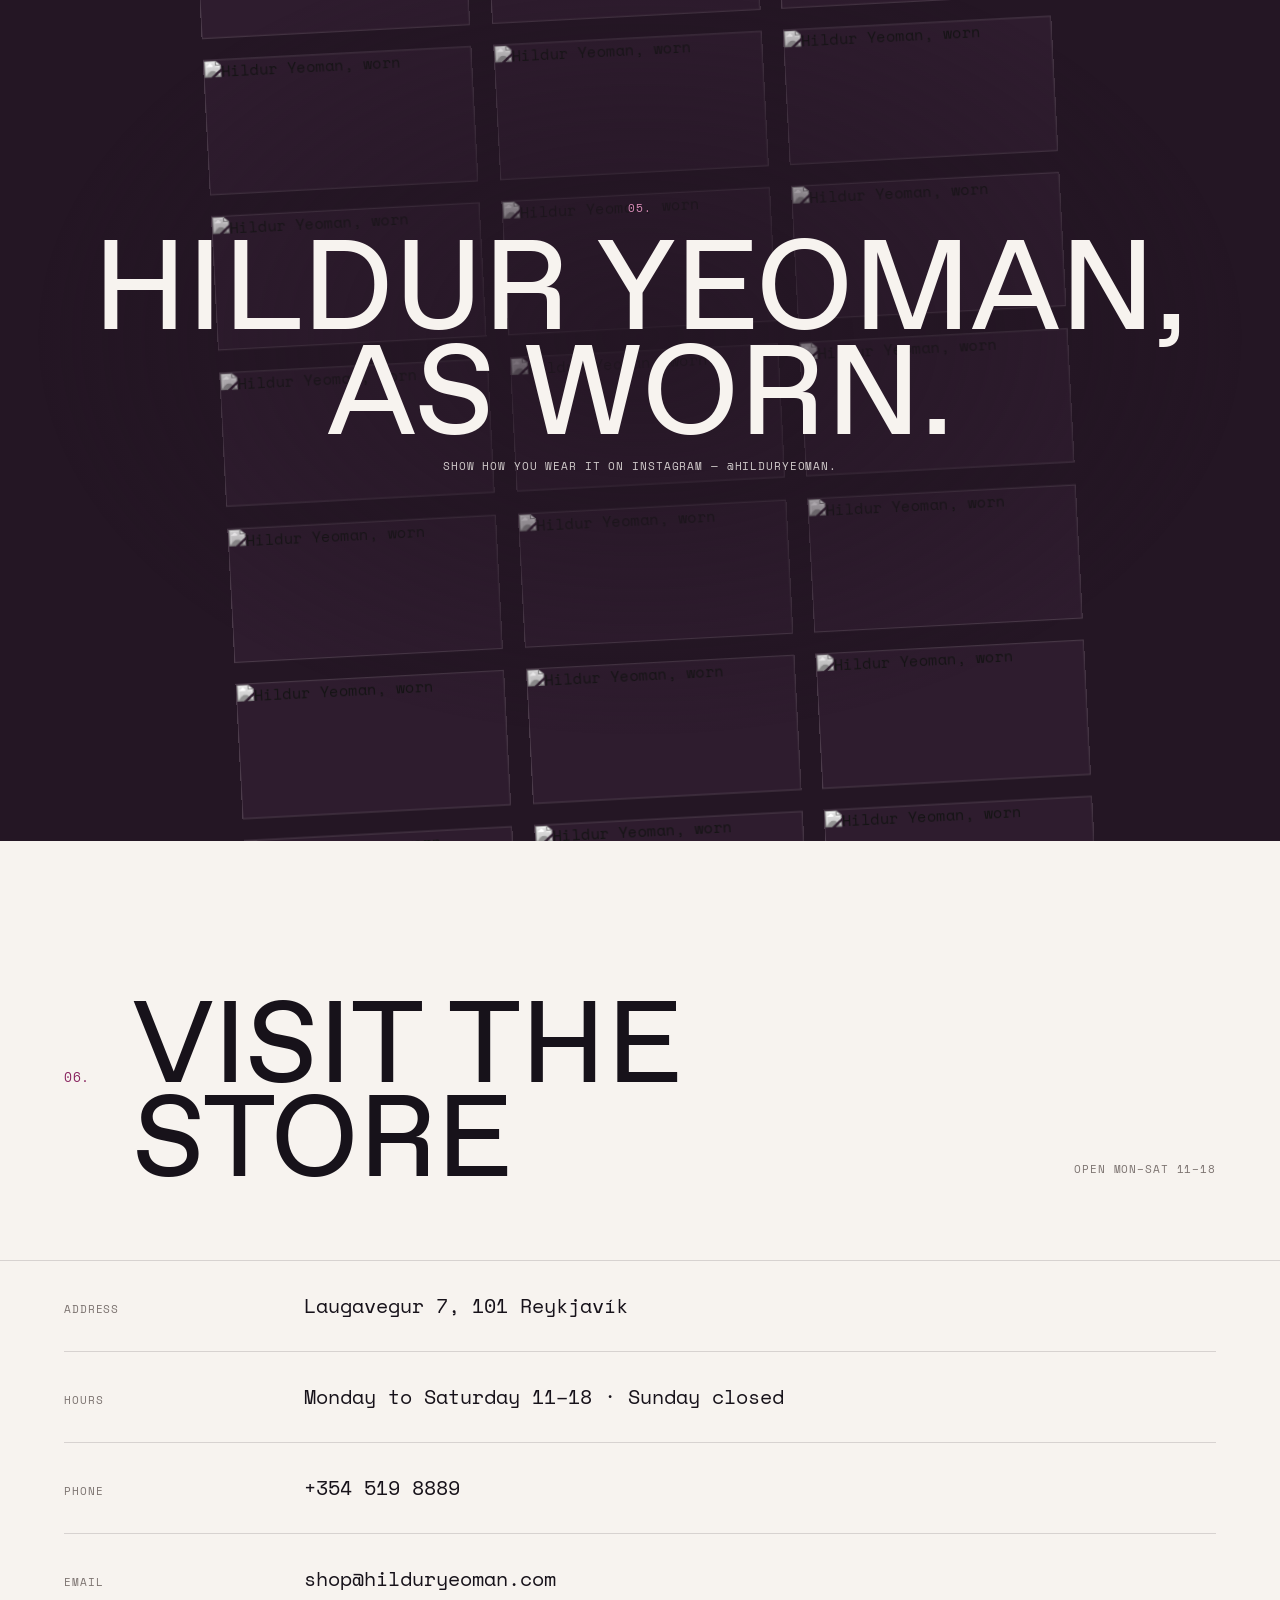
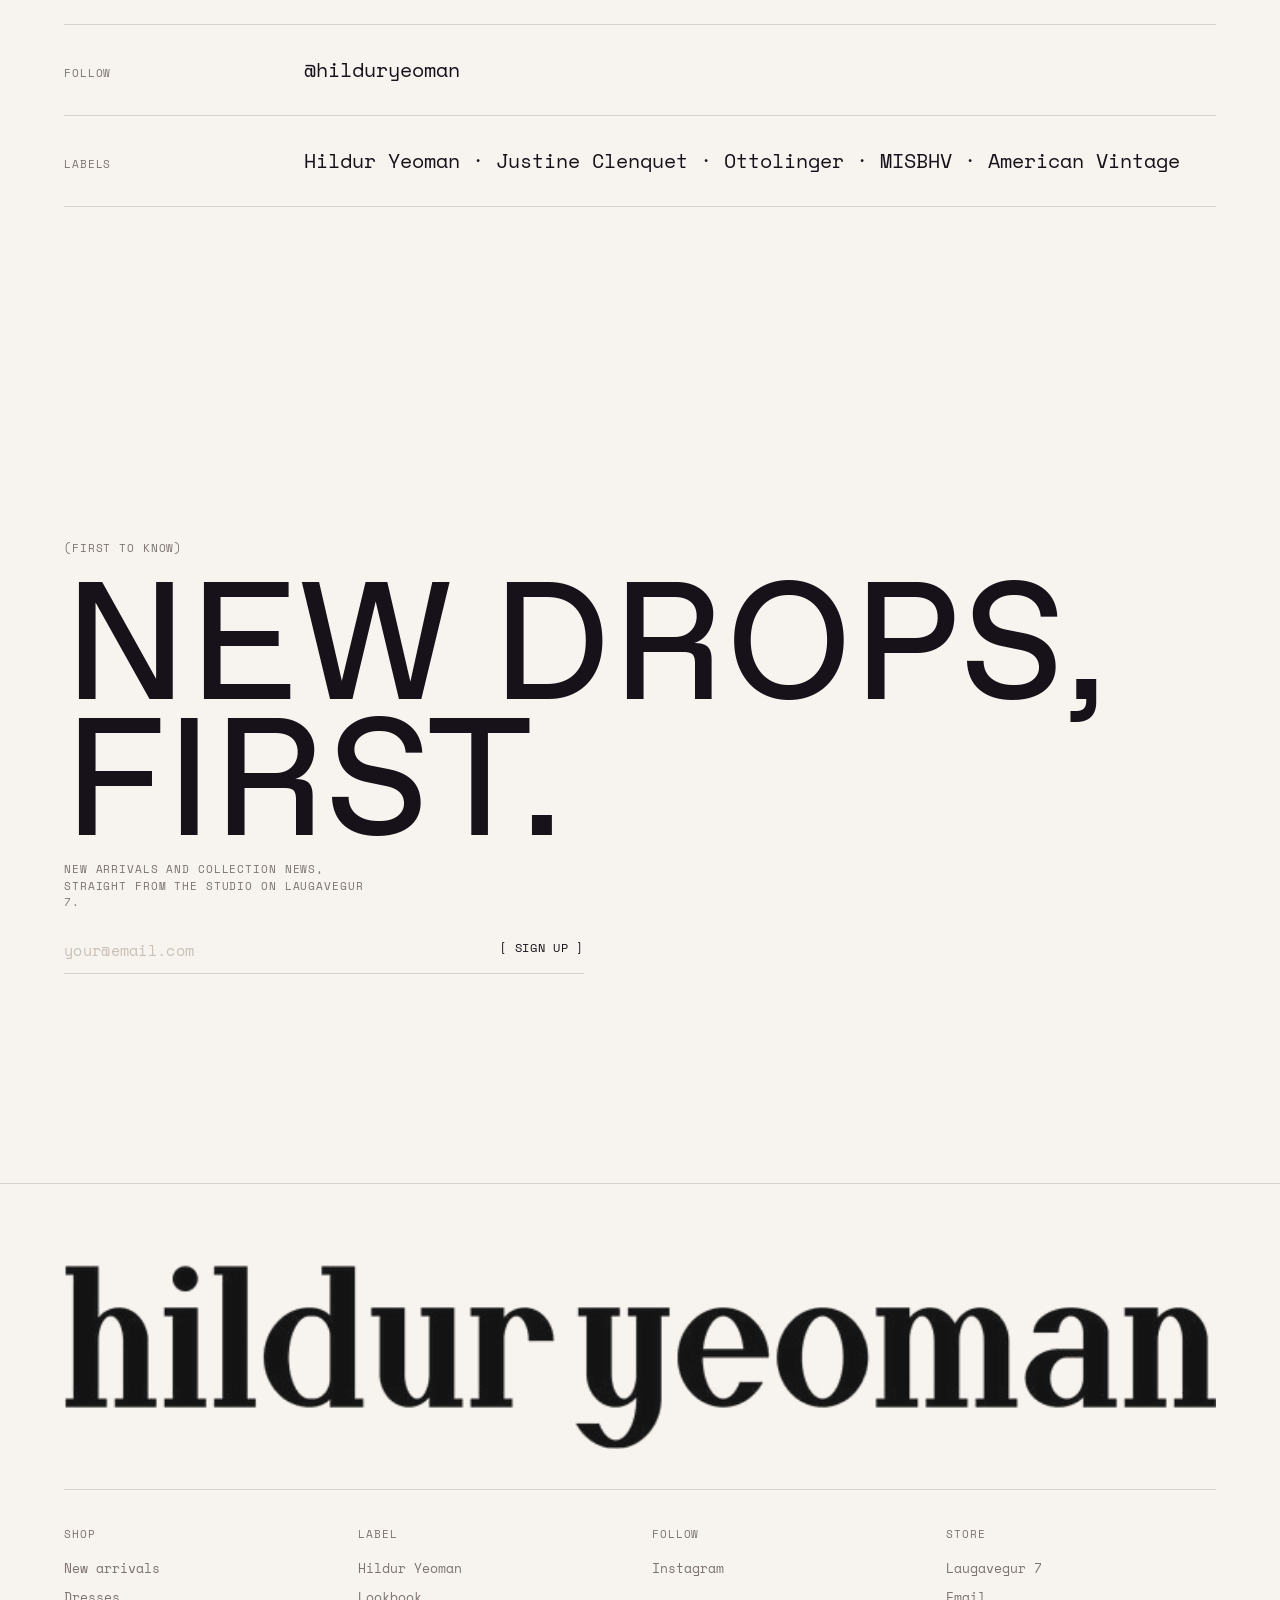
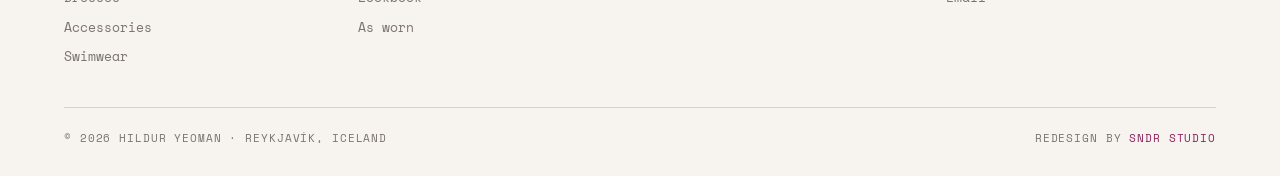
==== commit 766a6366: "Cache-bust favicon URL — browsers pin the old origin favicon until the URL changes Co-Authored-By: C" ====
--- a/index.html
+++ b/index.html
@@ -9,8 +9,8 @@
 <meta name="robots" content="noindex, nofollow" />
 <!-- Relative href, never "/favicon…": on a GitHub Pages project site an absolute path
      resolves to the origin root and the tab silently inherits whatever lives there. -->
-<link rel="icon" type="image/png" sizes="32x32" href="assets/favicon.png" />
-<link rel="apple-touch-icon" href="assets/favicon.png" />
+<link rel="icon" type="image/png" sizes="32x32" href="assets/favicon.png?v=2" />
+<link rel="apple-touch-icon" href="assets/favicon.png?v=2" />
 <link rel="preconnect" href="https://cdn.shopify.com" crossorigin />
 <link rel="preconnect" href="https://cdn.jsdelivr.net" crossorigin />
 <link rel="preload" href="assets/logo.png" as="image" />
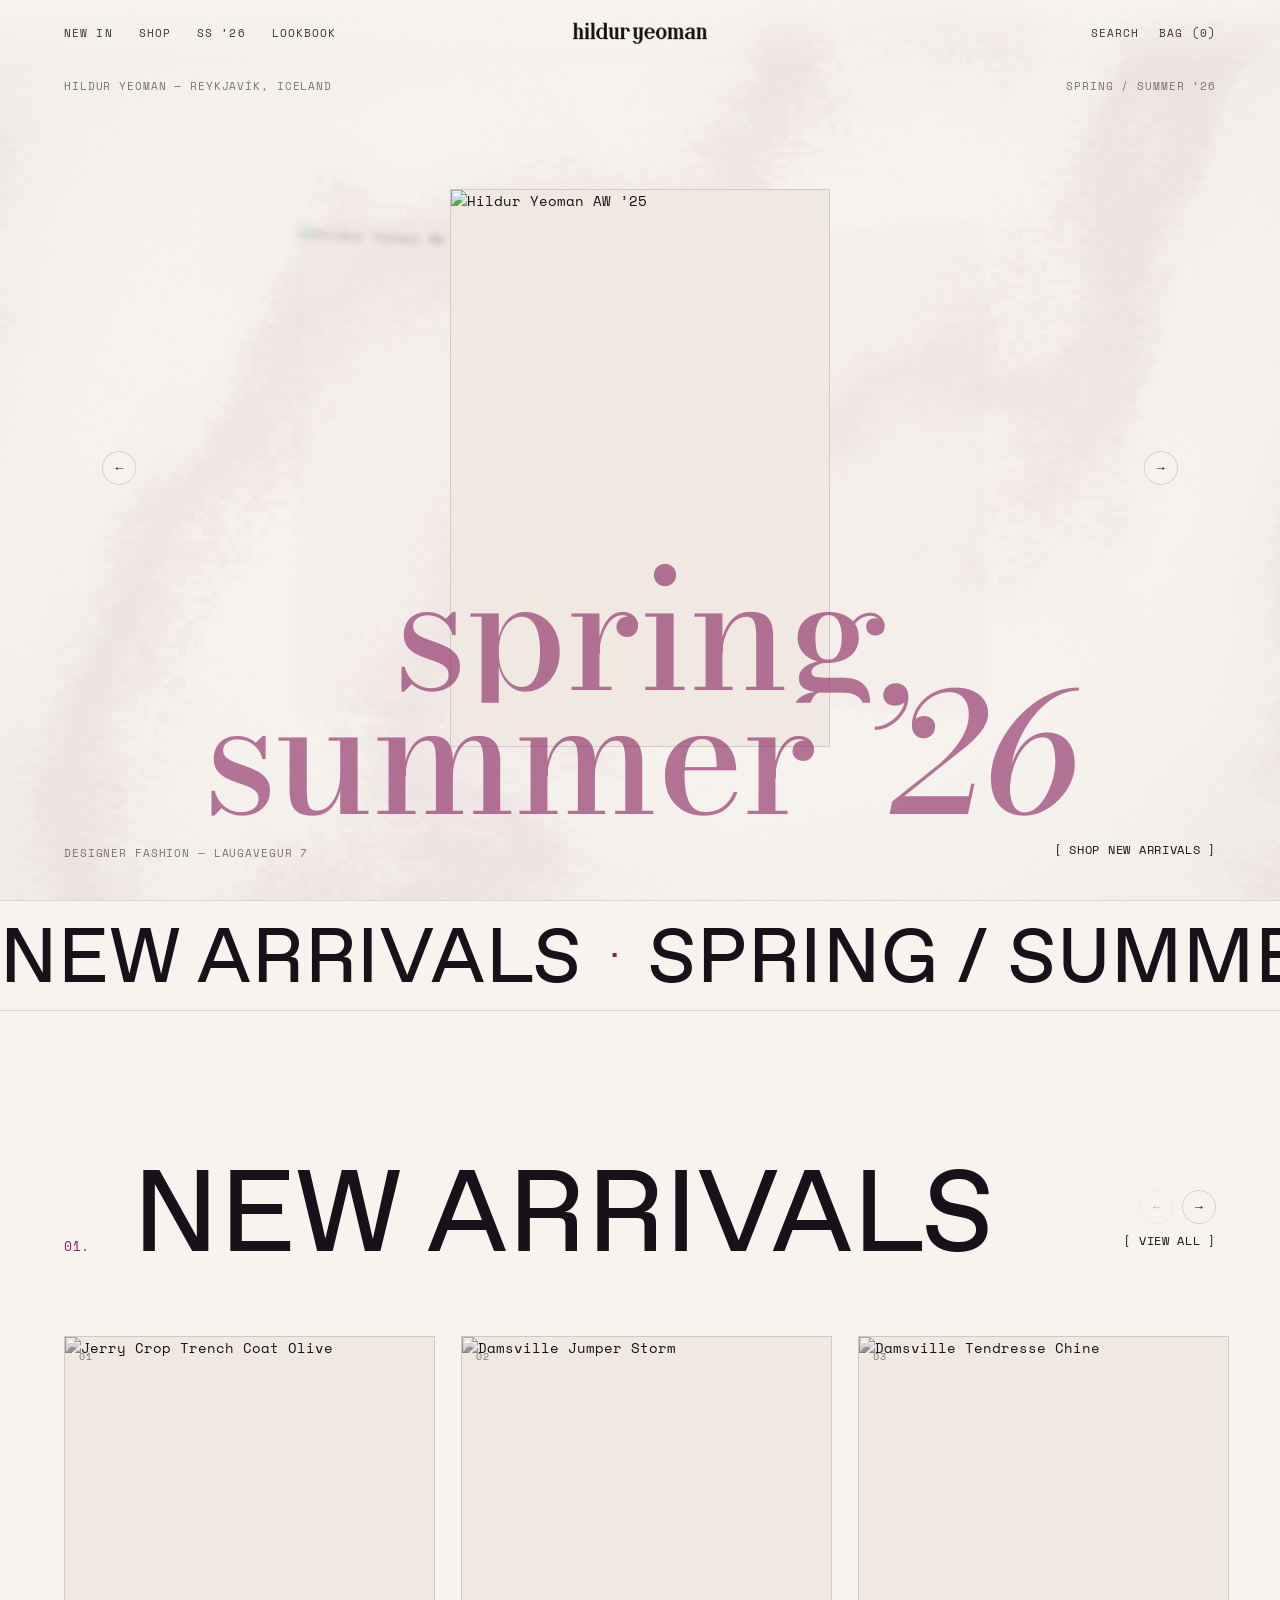
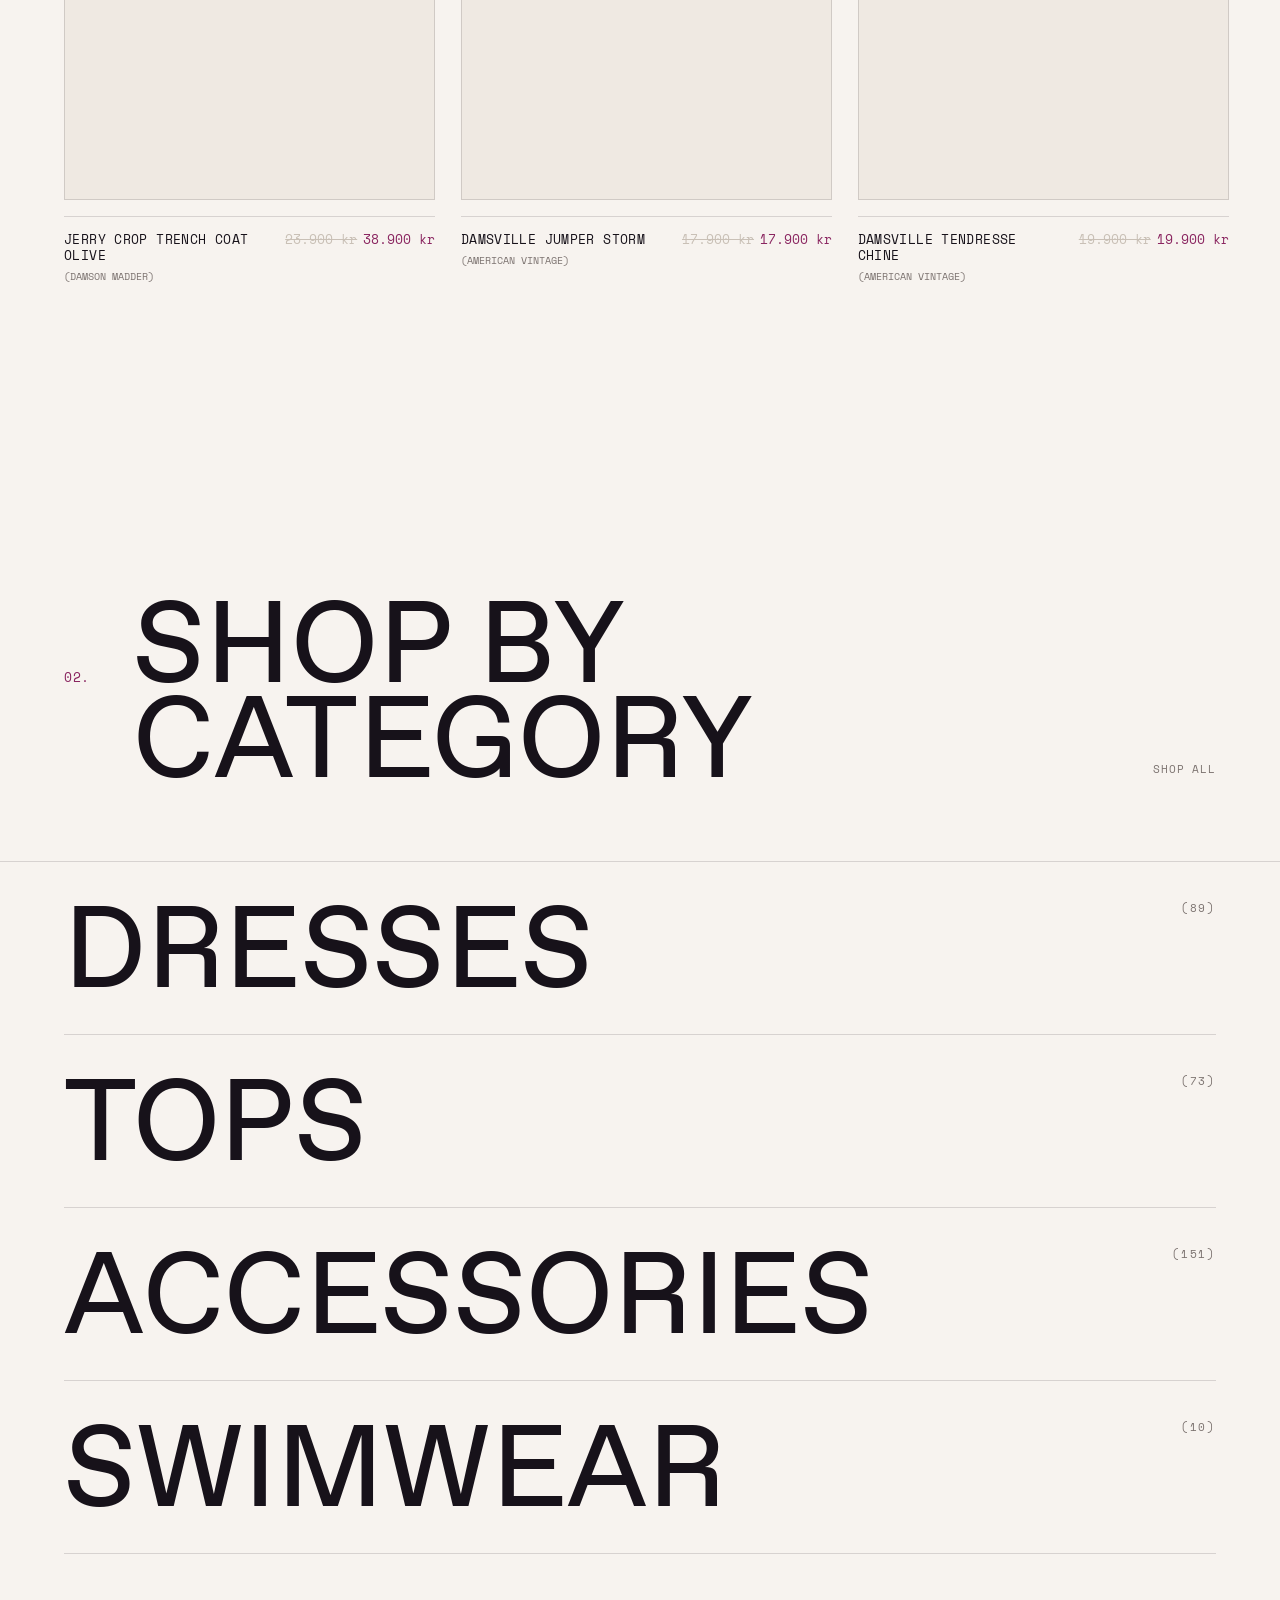
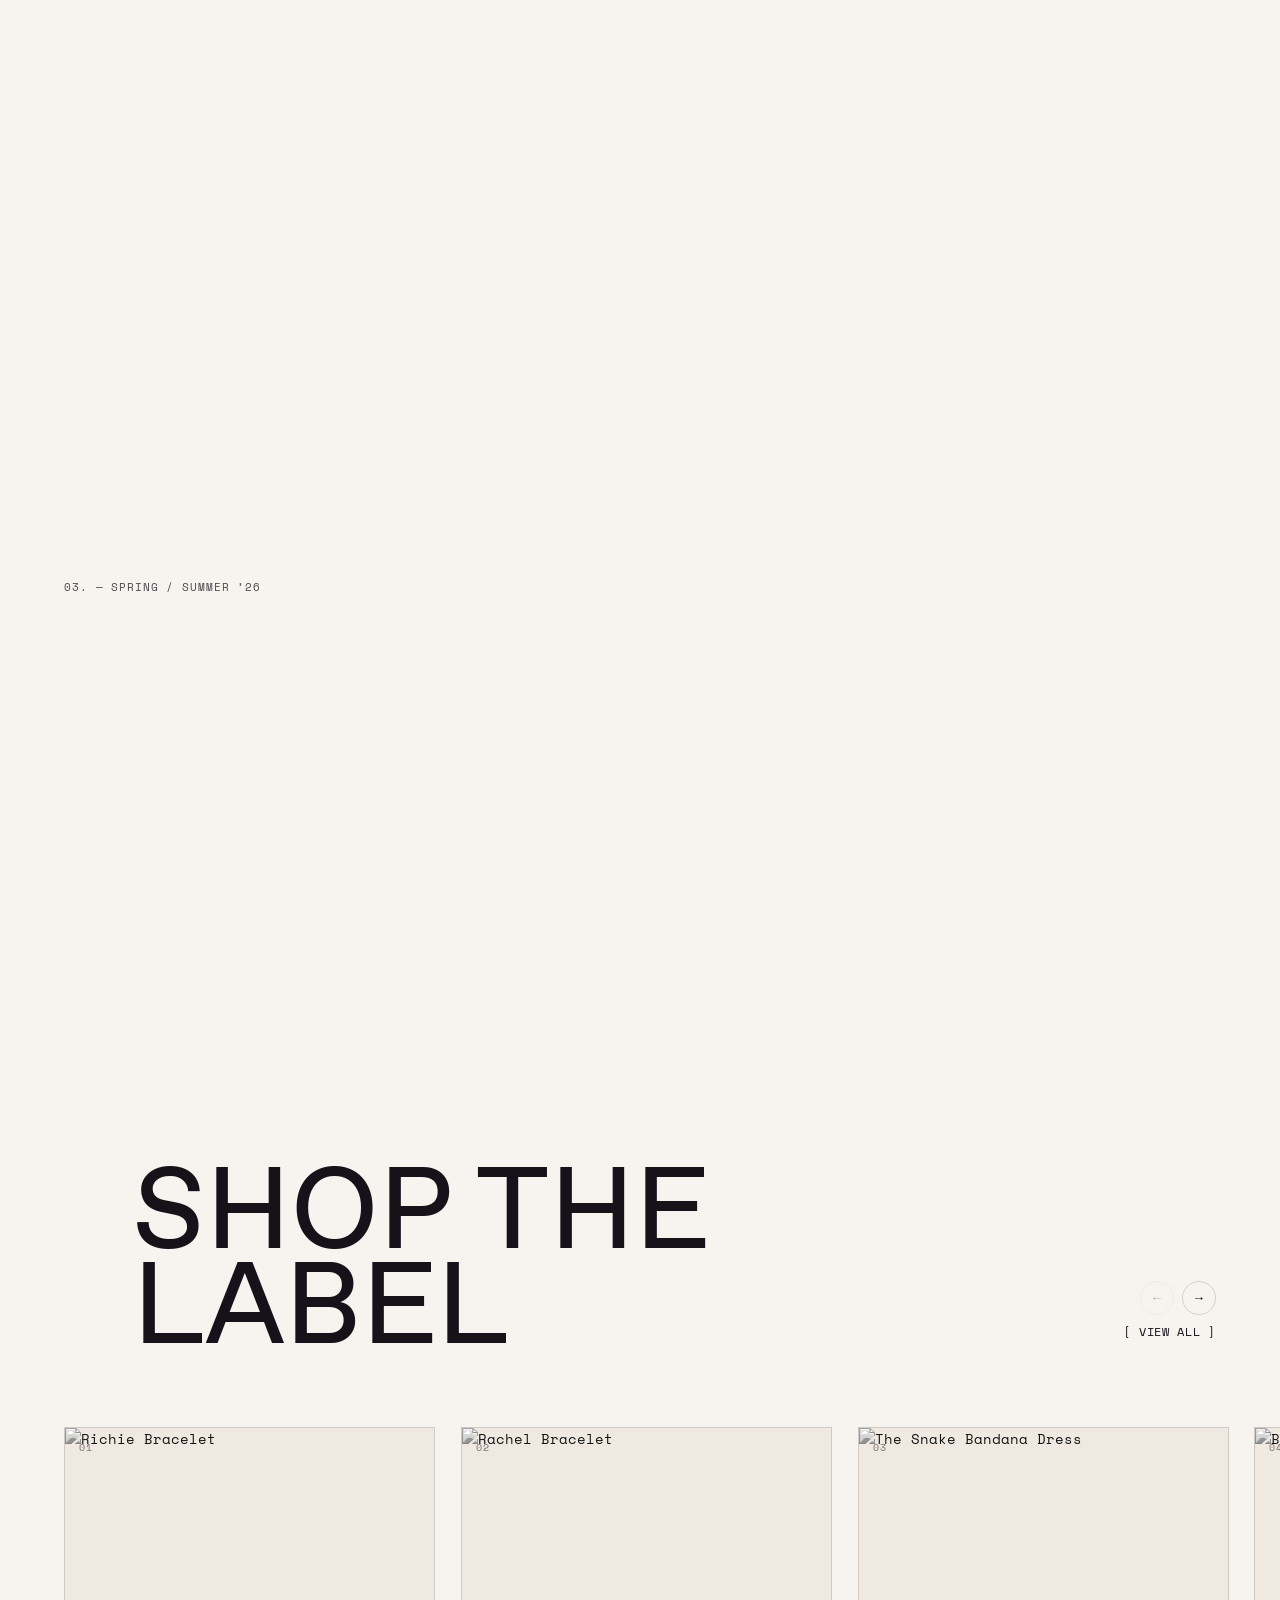
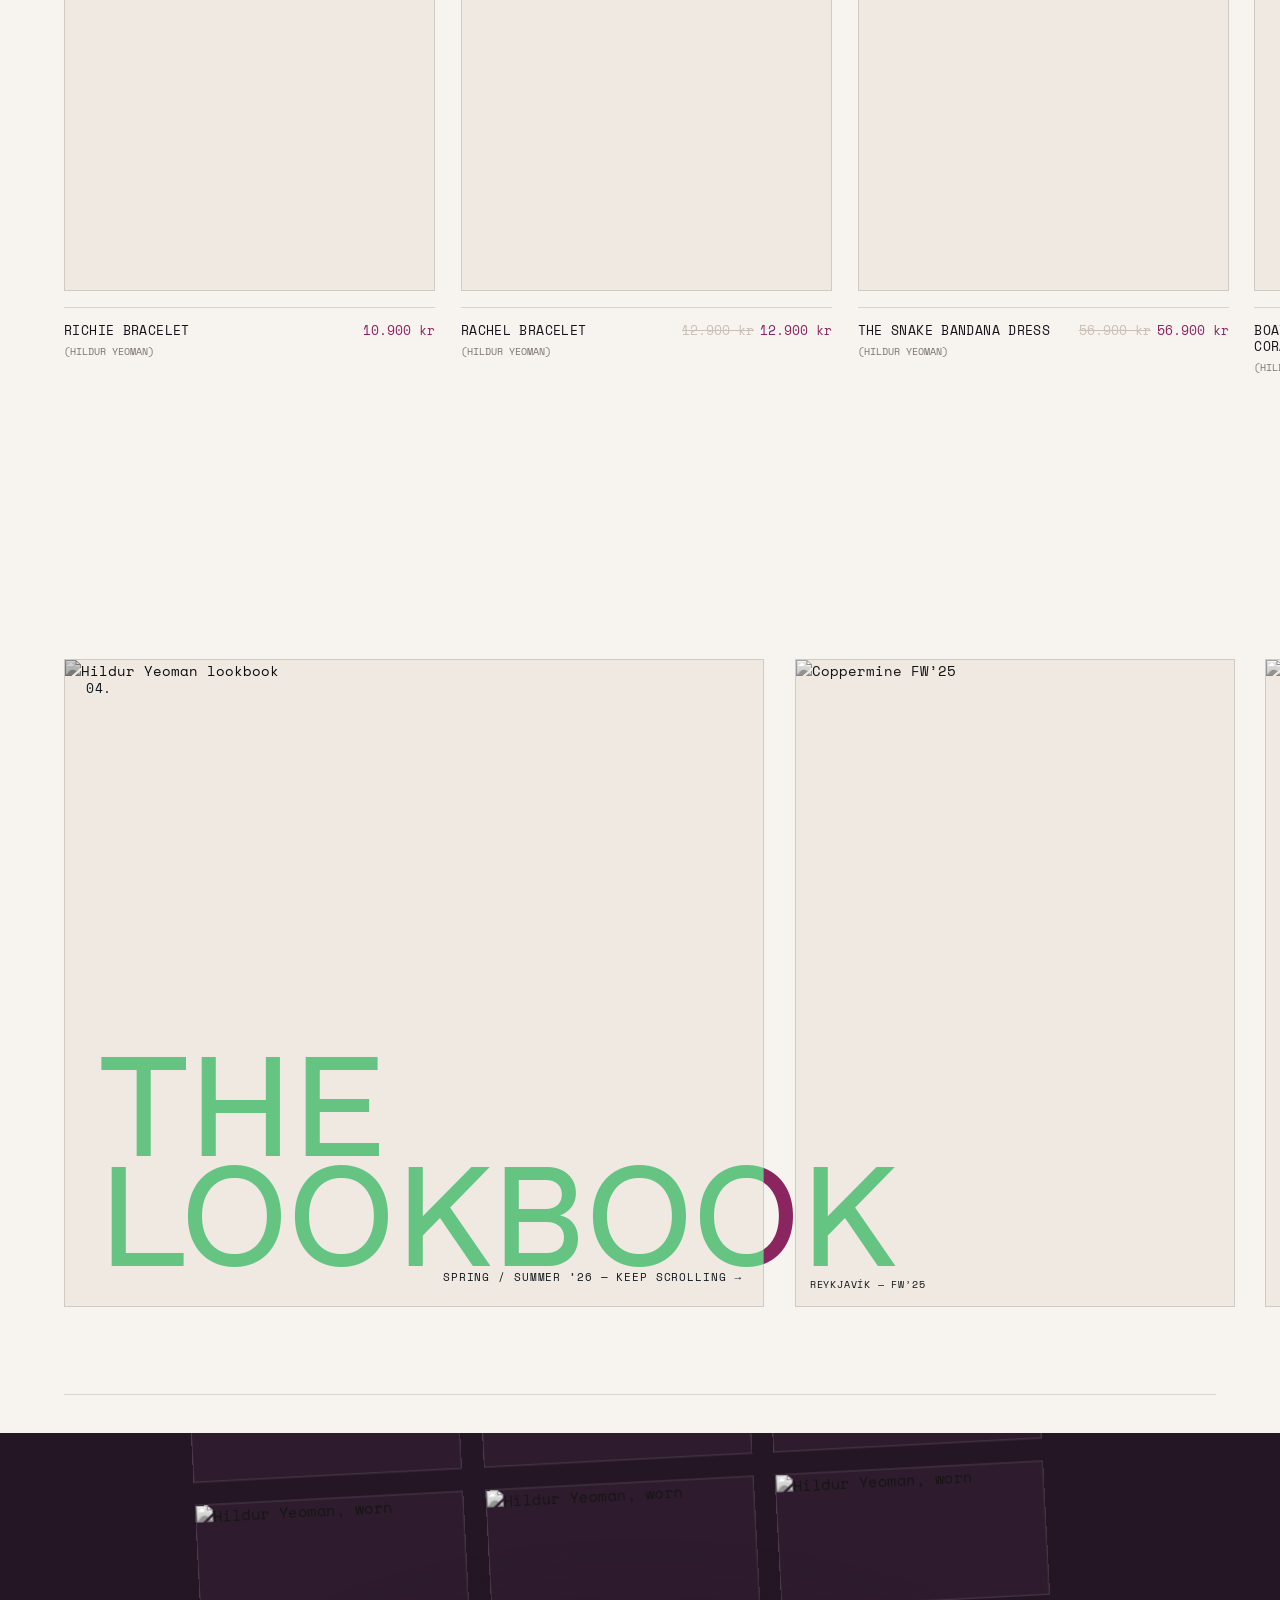
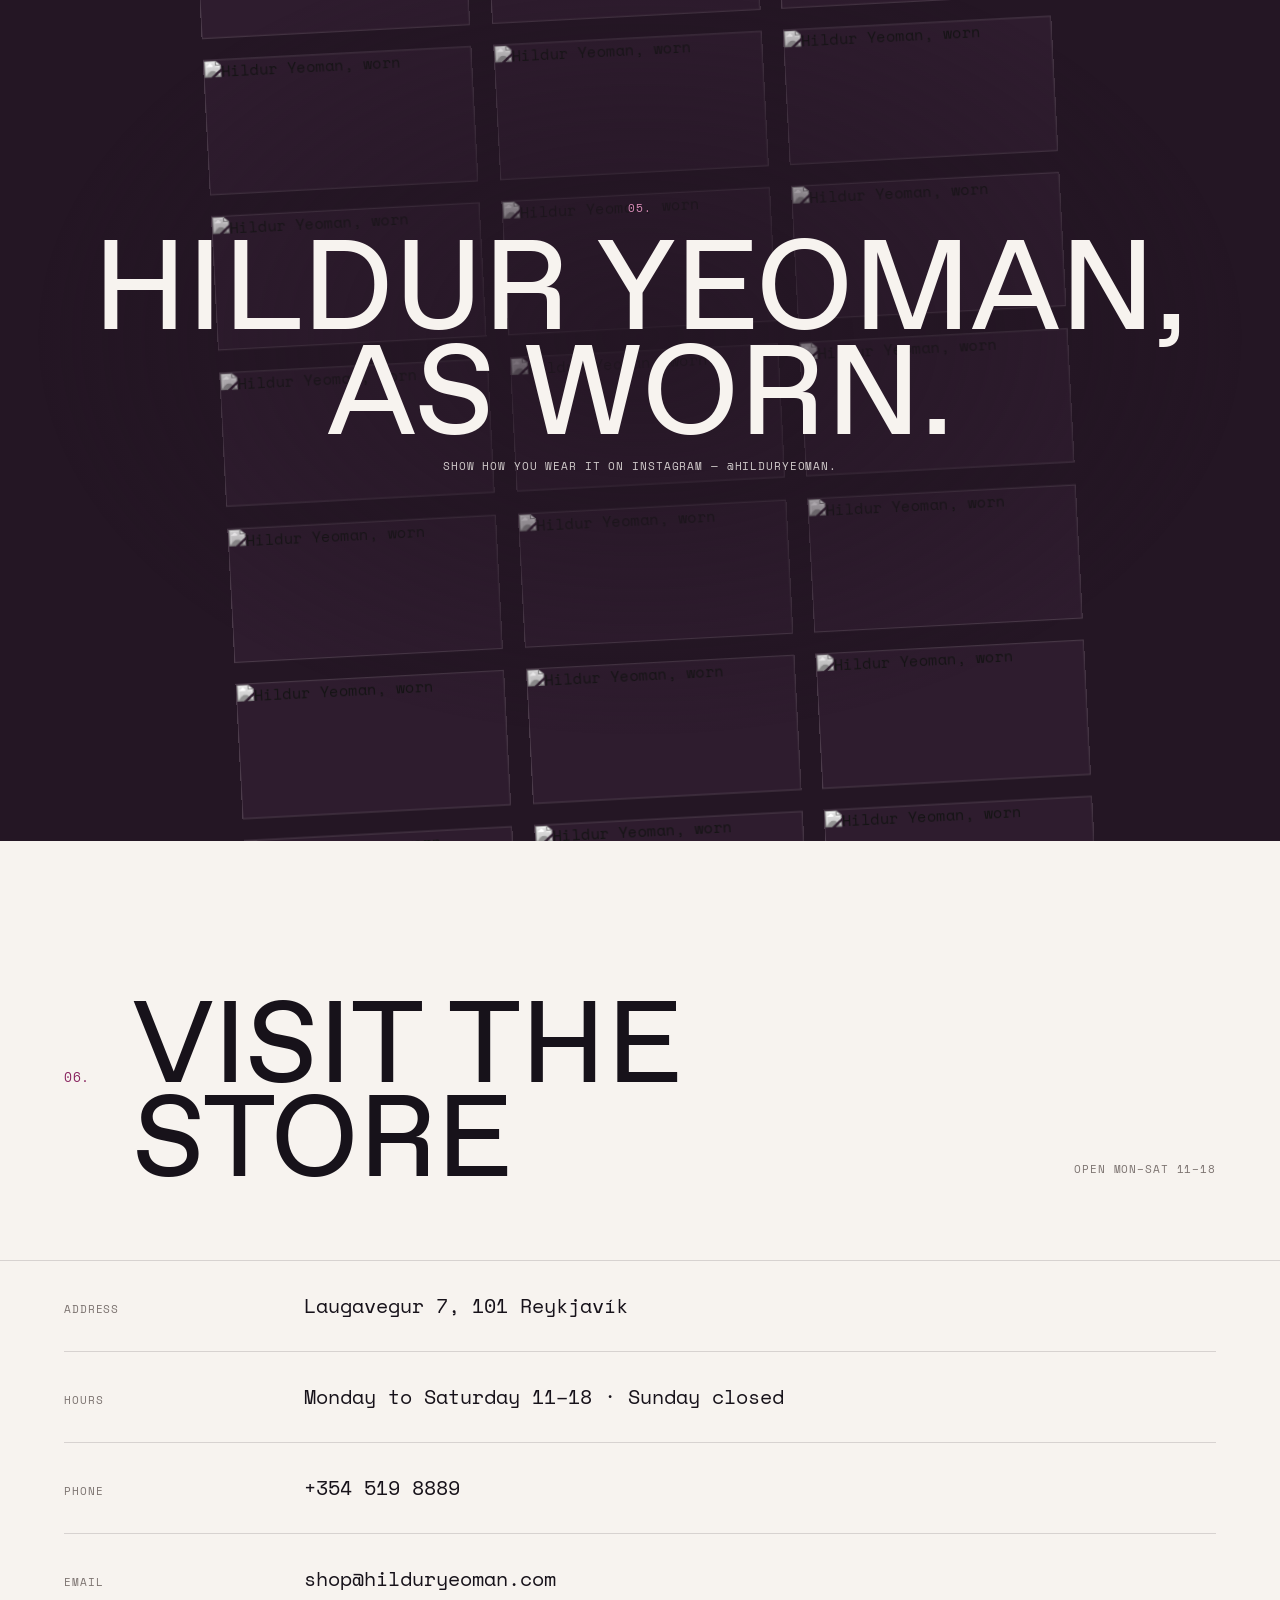
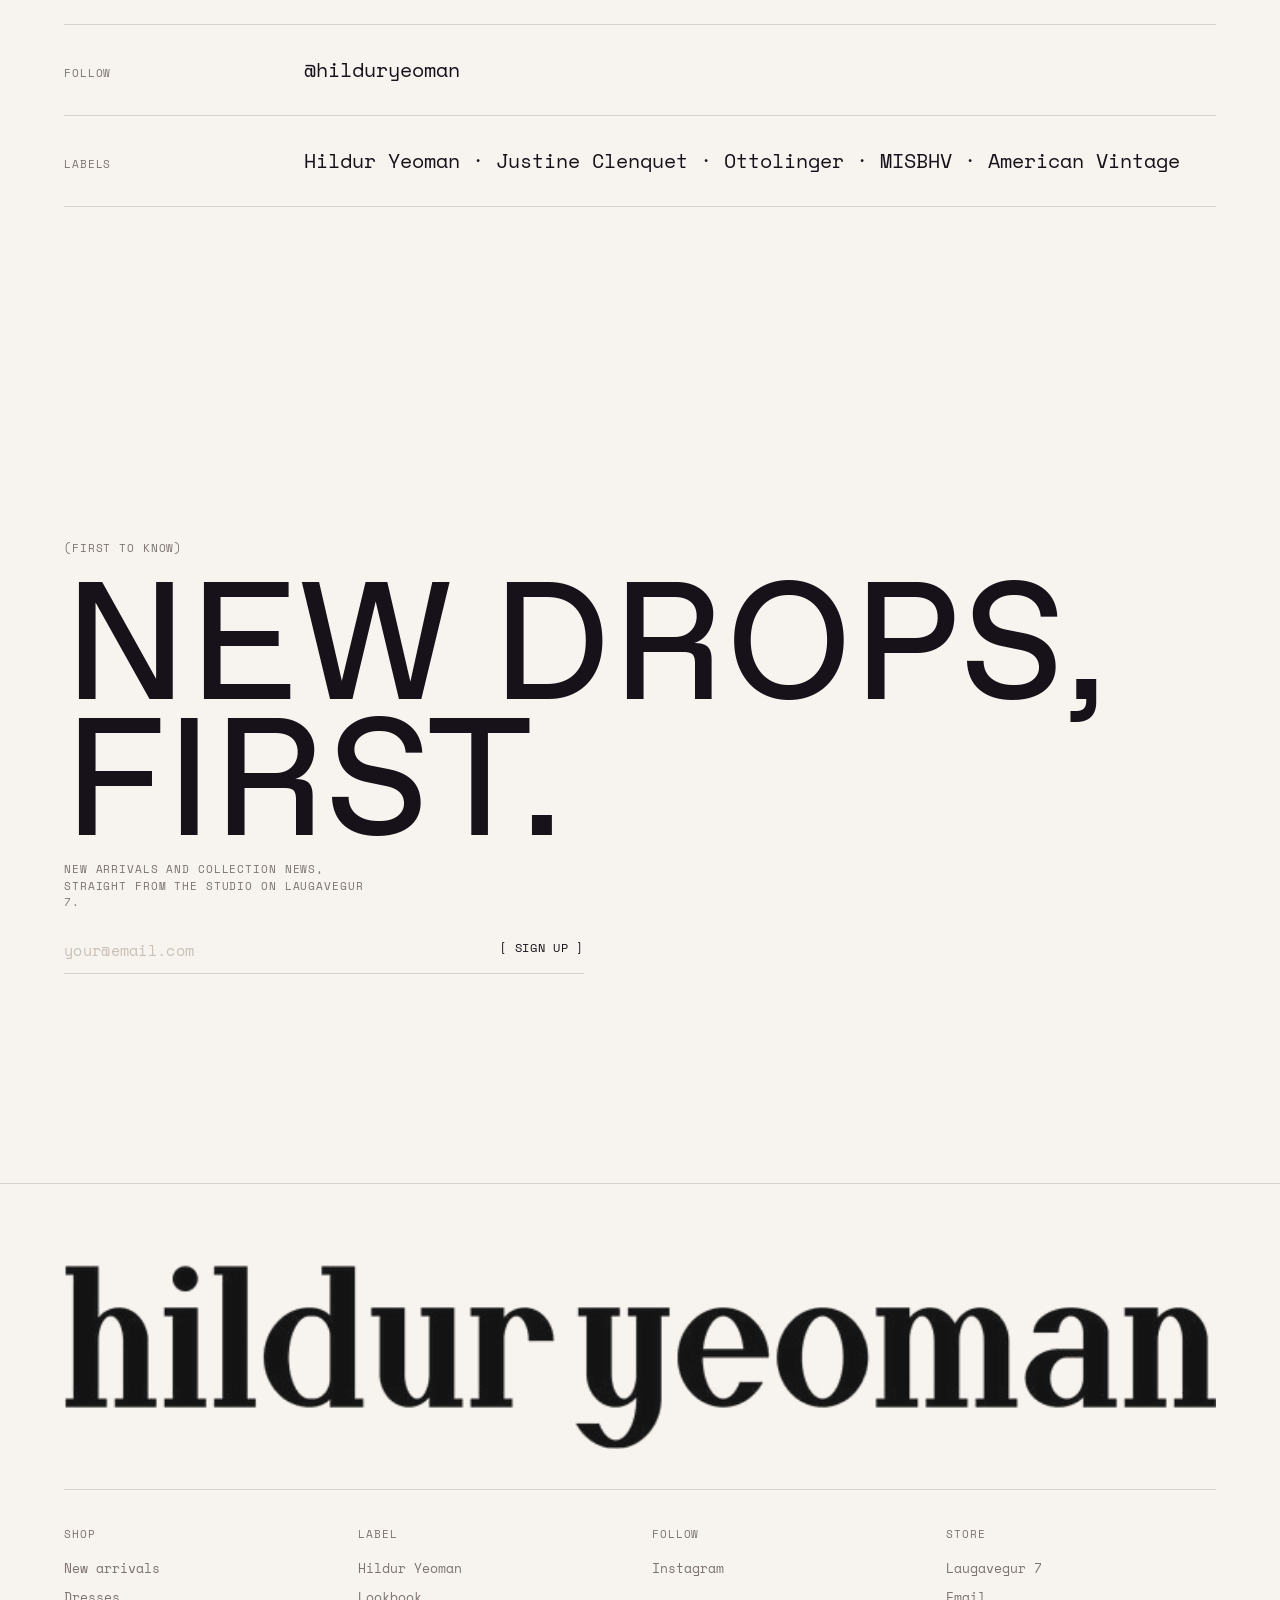
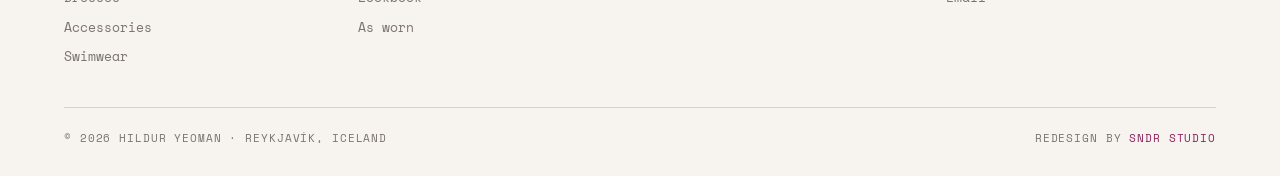
==== commit 3294095f: "Inline the favicon as a data URI so it cannot lose to the cached origin icon Co-Authored-By: Claude " ====
--- a/index.html
+++ b/index.html
@@ -7,10 +7,12 @@
 <meta name="description" content="Hildur Yeoman. Icelandic fashion designer. Spring / Summer ’26. Laugavegur 7, 101 Reykjavík." />
 <meta name="theme-color" content="#f7f3ef" />
 <meta name="robots" content="noindex, nofollow" />
-<!-- Relative href, never "/favicon…": on a GitHub Pages project site an absolute path
-     resolves to the origin root and the tab silently inherits whatever lives there. -->
-<link rel="icon" type="image/png" sizes="32x32" href="assets/favicon.png?v=2" />
-<link rel="apple-touch-icon" href="assets/favicon.png?v=2" />
+<!-- Inlined as a data URI on purpose. ARTIX is deployed at the root of
+     sindrimar02.github.io and browsers cache favicons per ORIGIN, so any
+     external icon URL here kept losing to the cached ARTIX helm. A data URI
+     has no URL to cache and cannot 404. -->
+<link rel="icon" type="image/png" sizes="32x32" href="[data-uri]" />
+<link rel="apple-touch-icon" href="[data-uri]" />
 <link rel="preconnect" href="https://cdn.shopify.com" crossorigin />
 <link rel="preconnect" href="https://cdn.jsdelivr.net" crossorigin />
 <link rel="preload" href="assets/logo.png" as="image" />
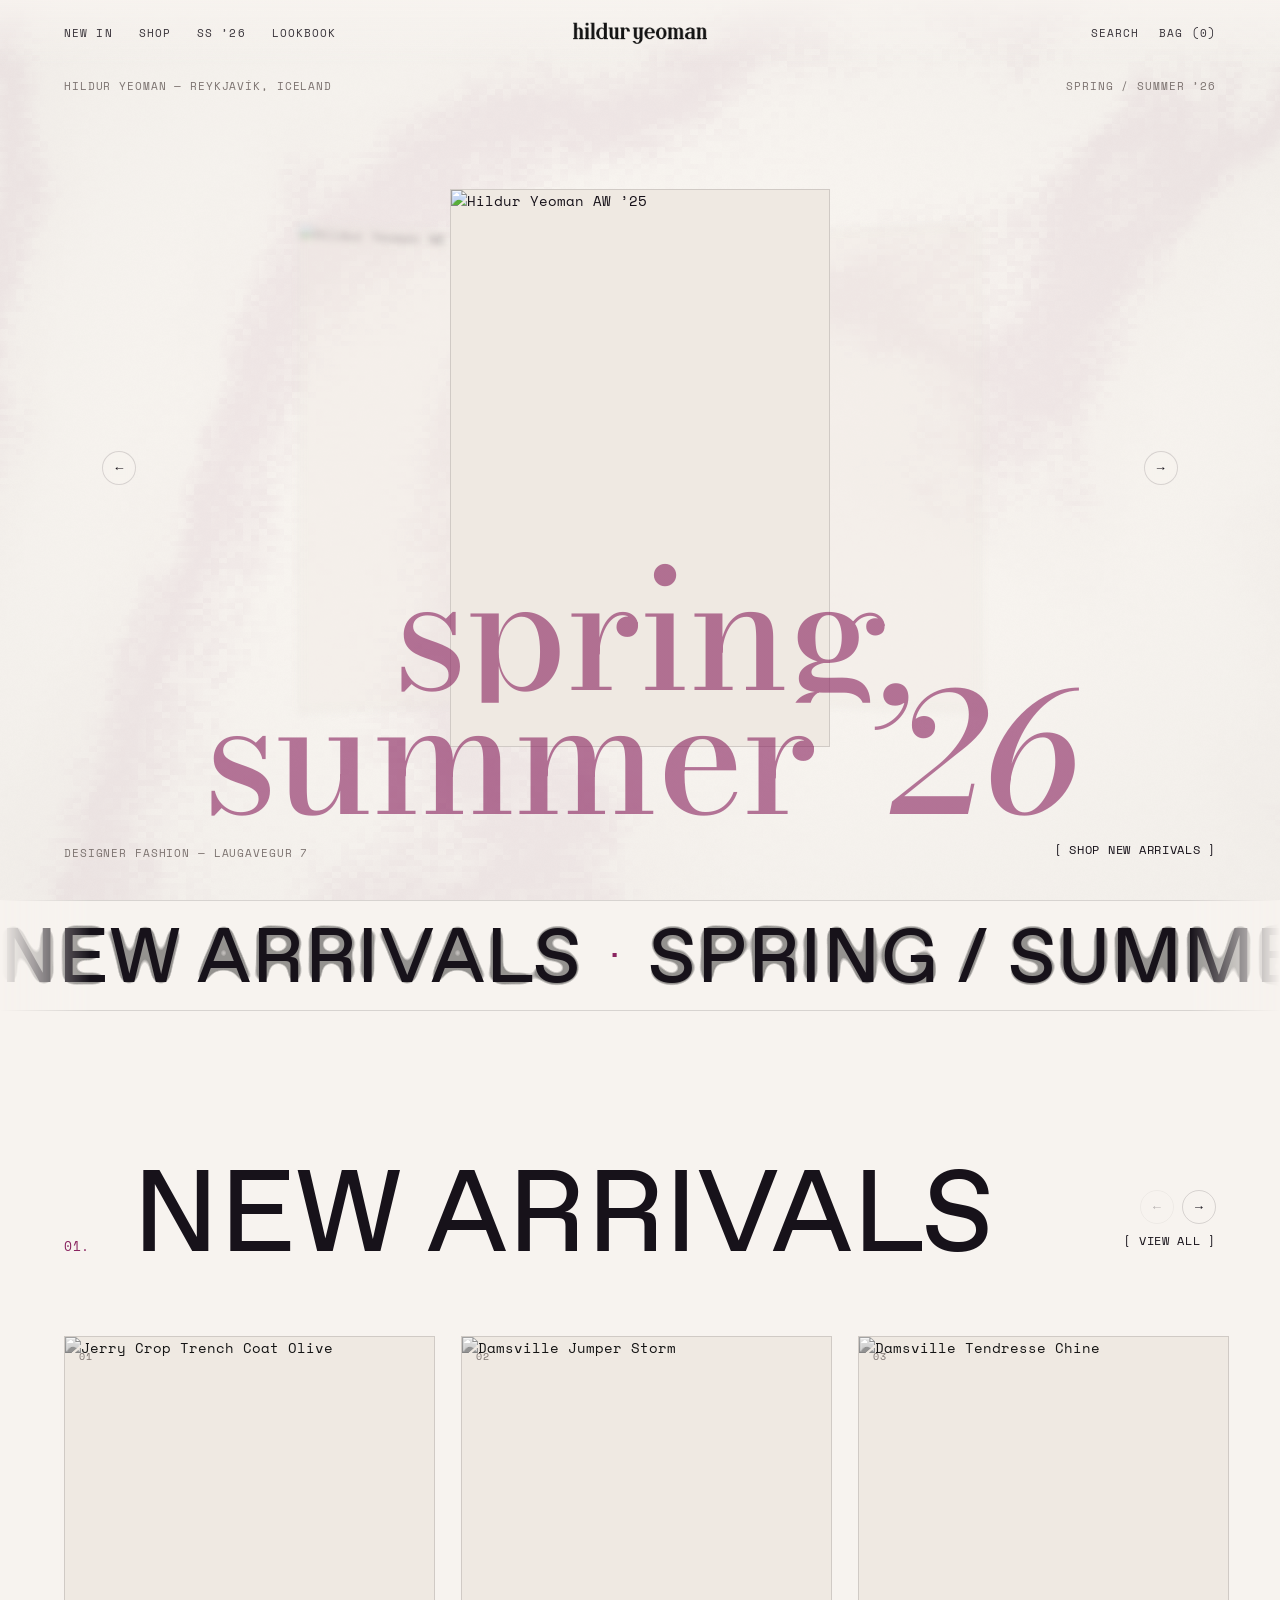
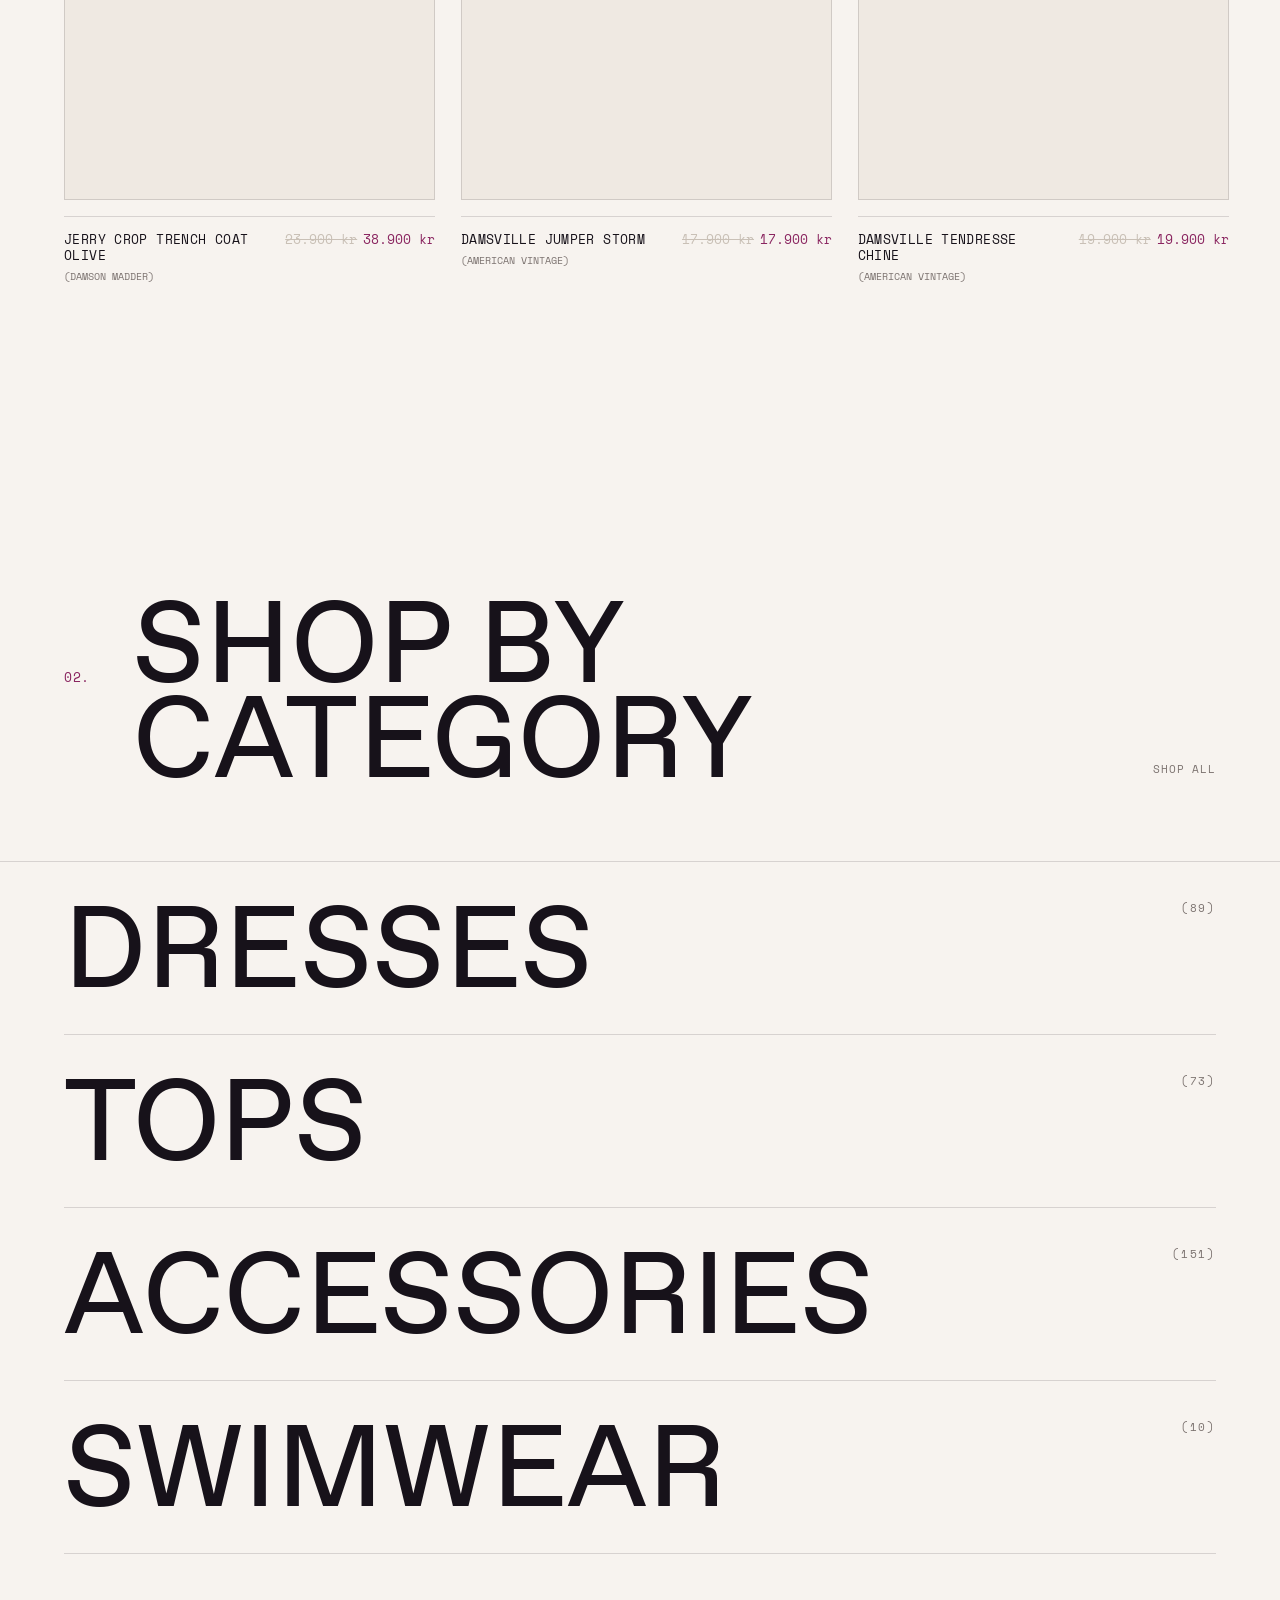
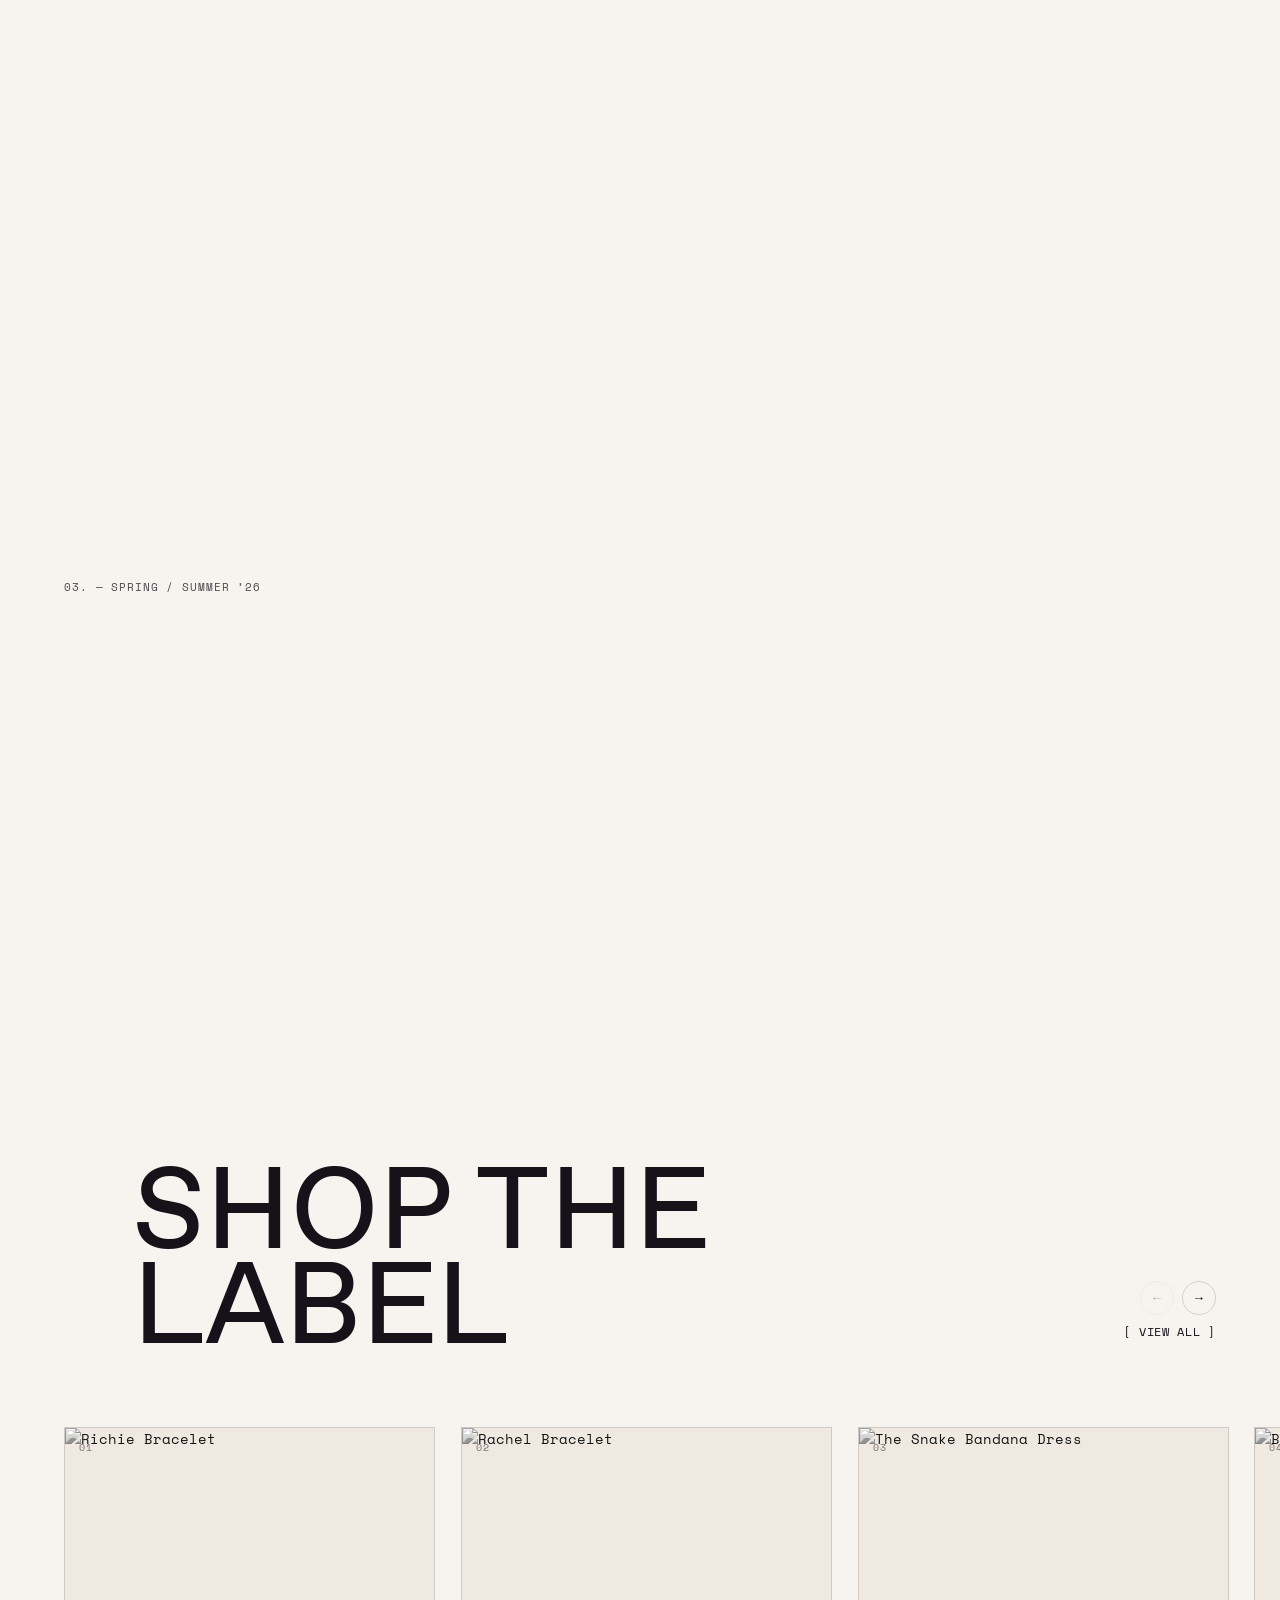
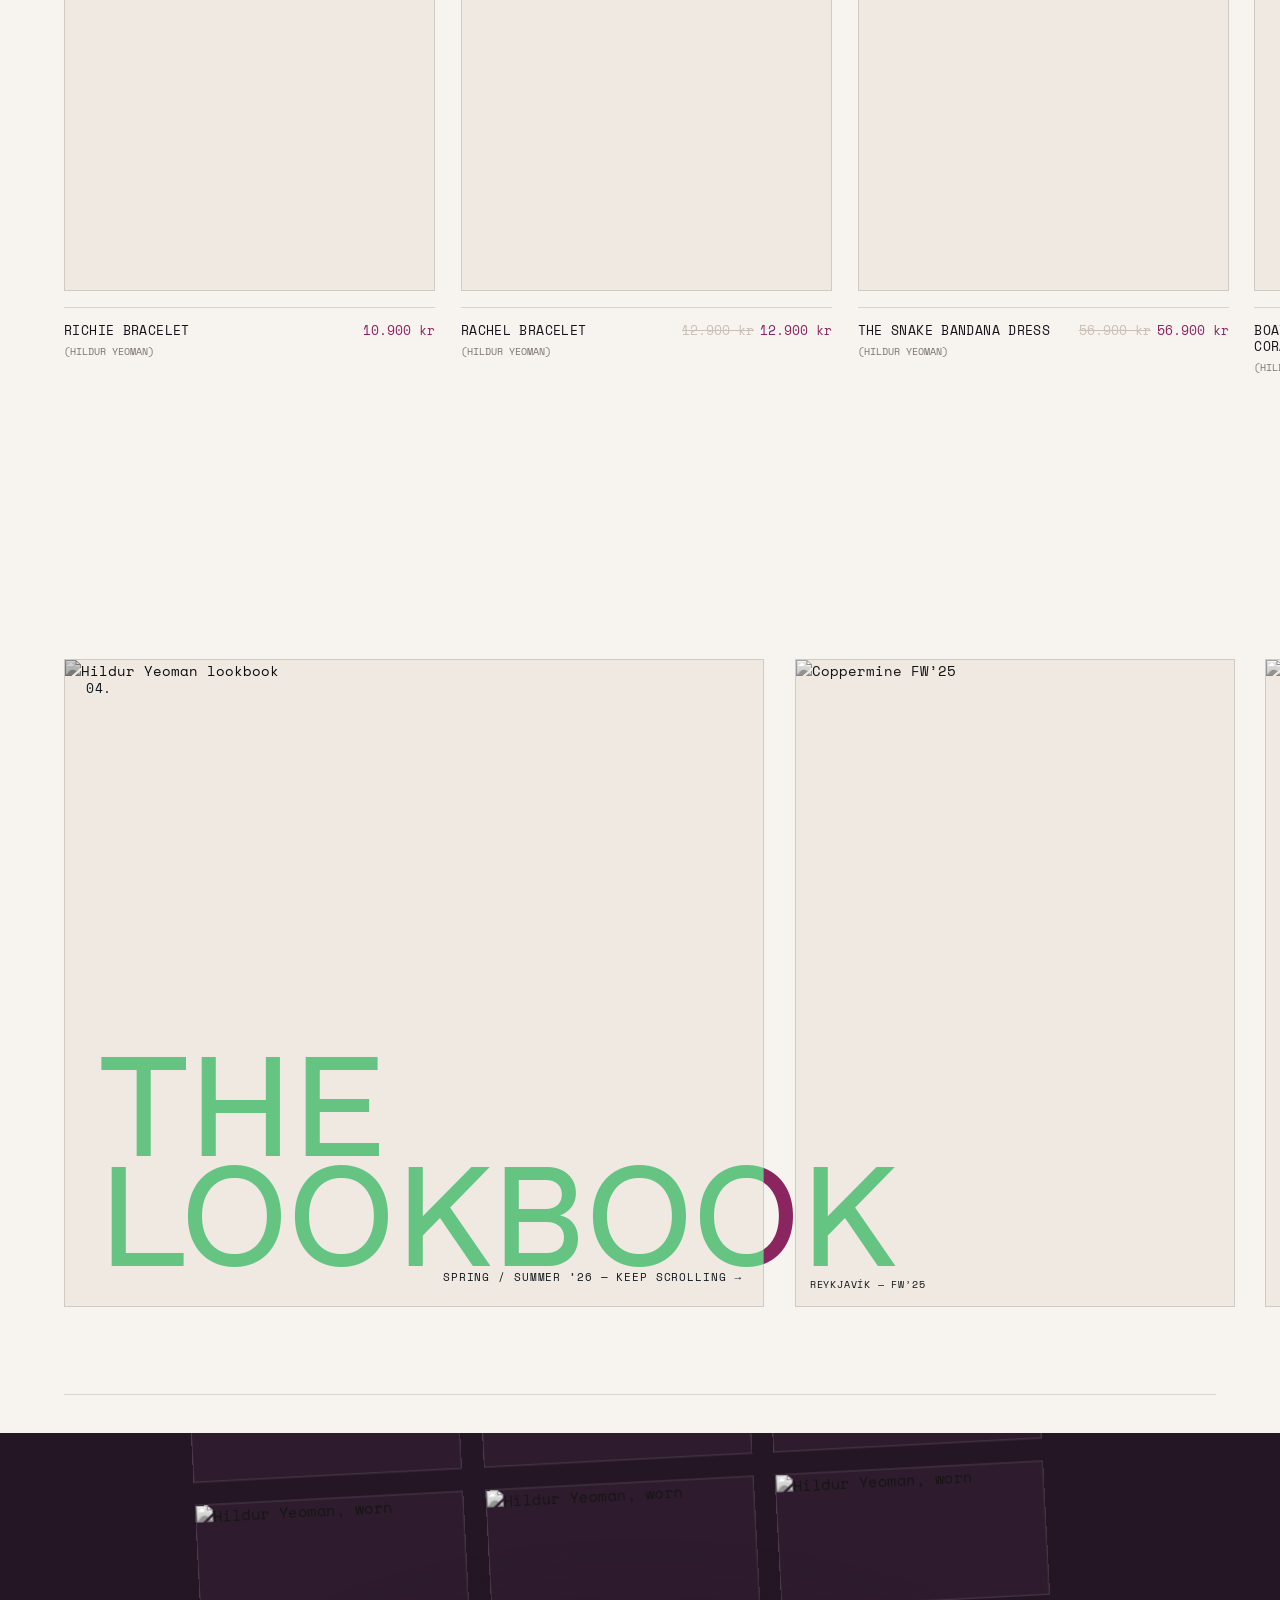
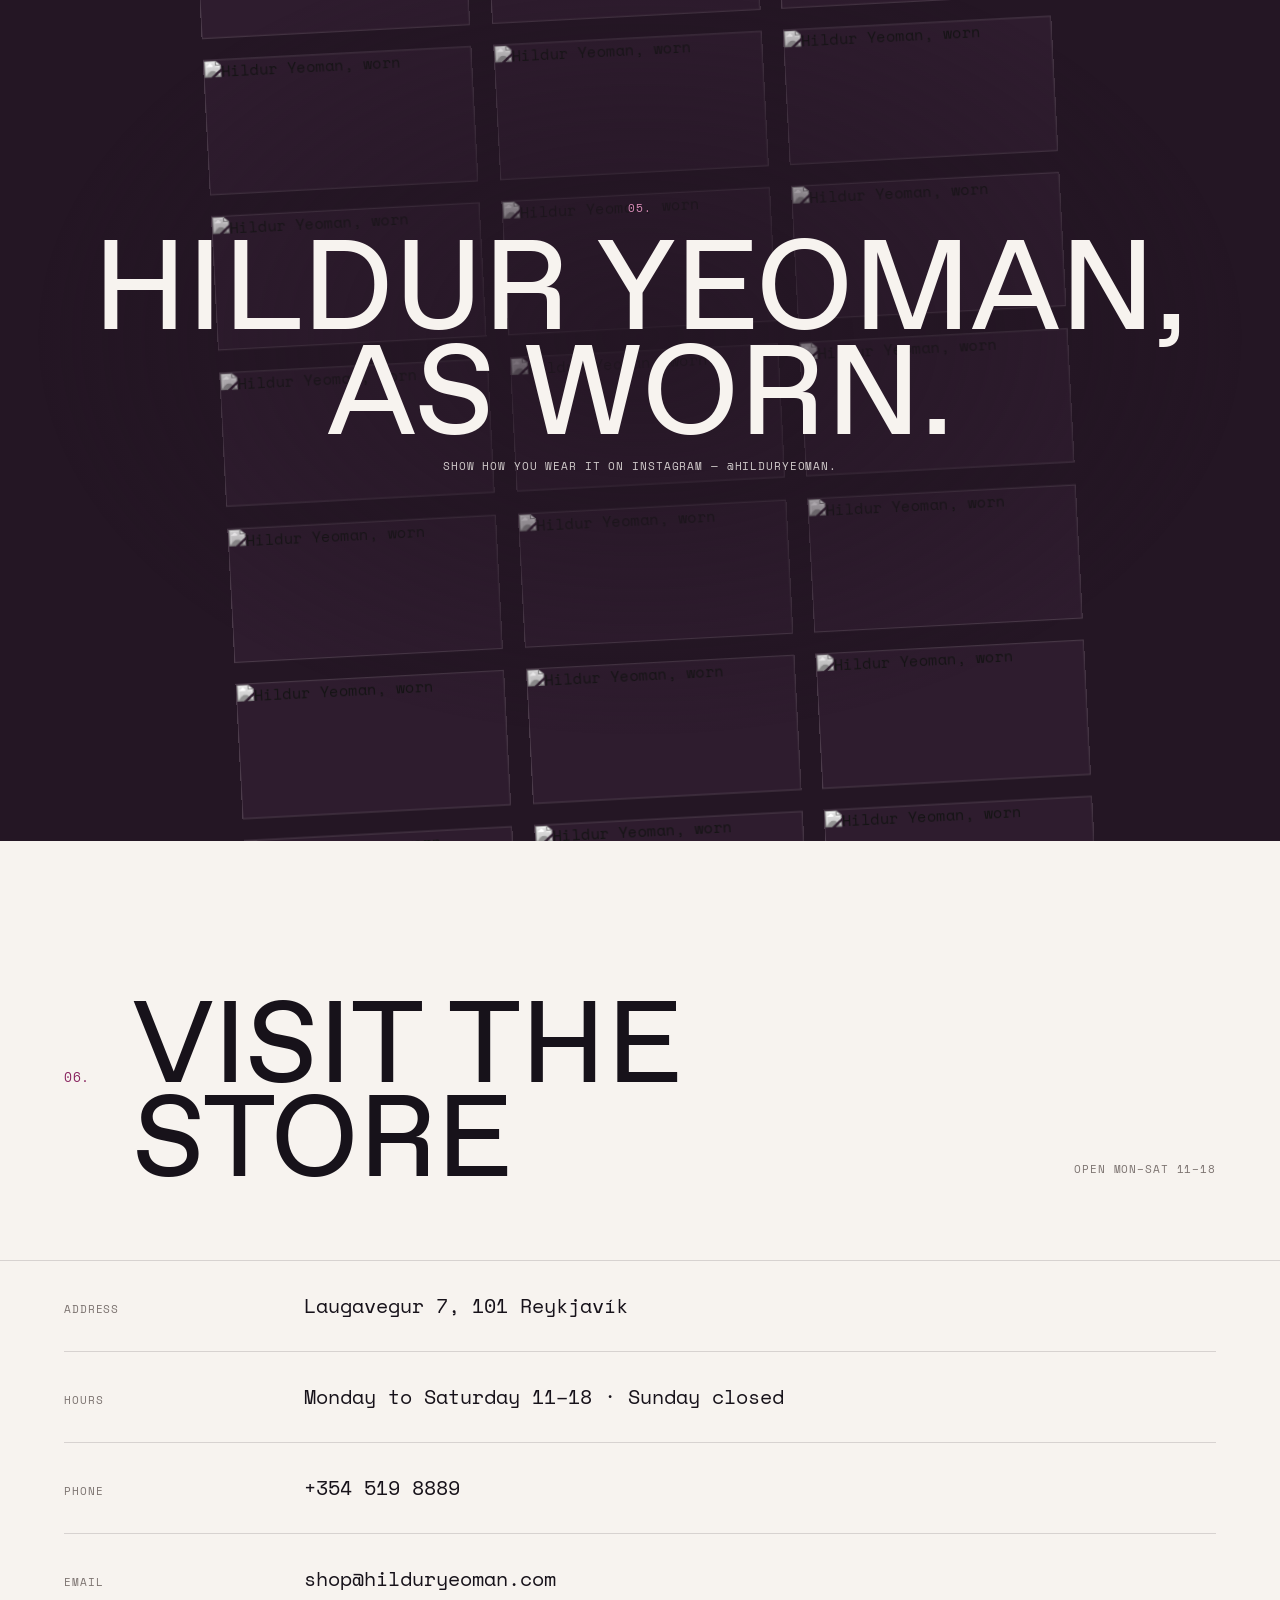
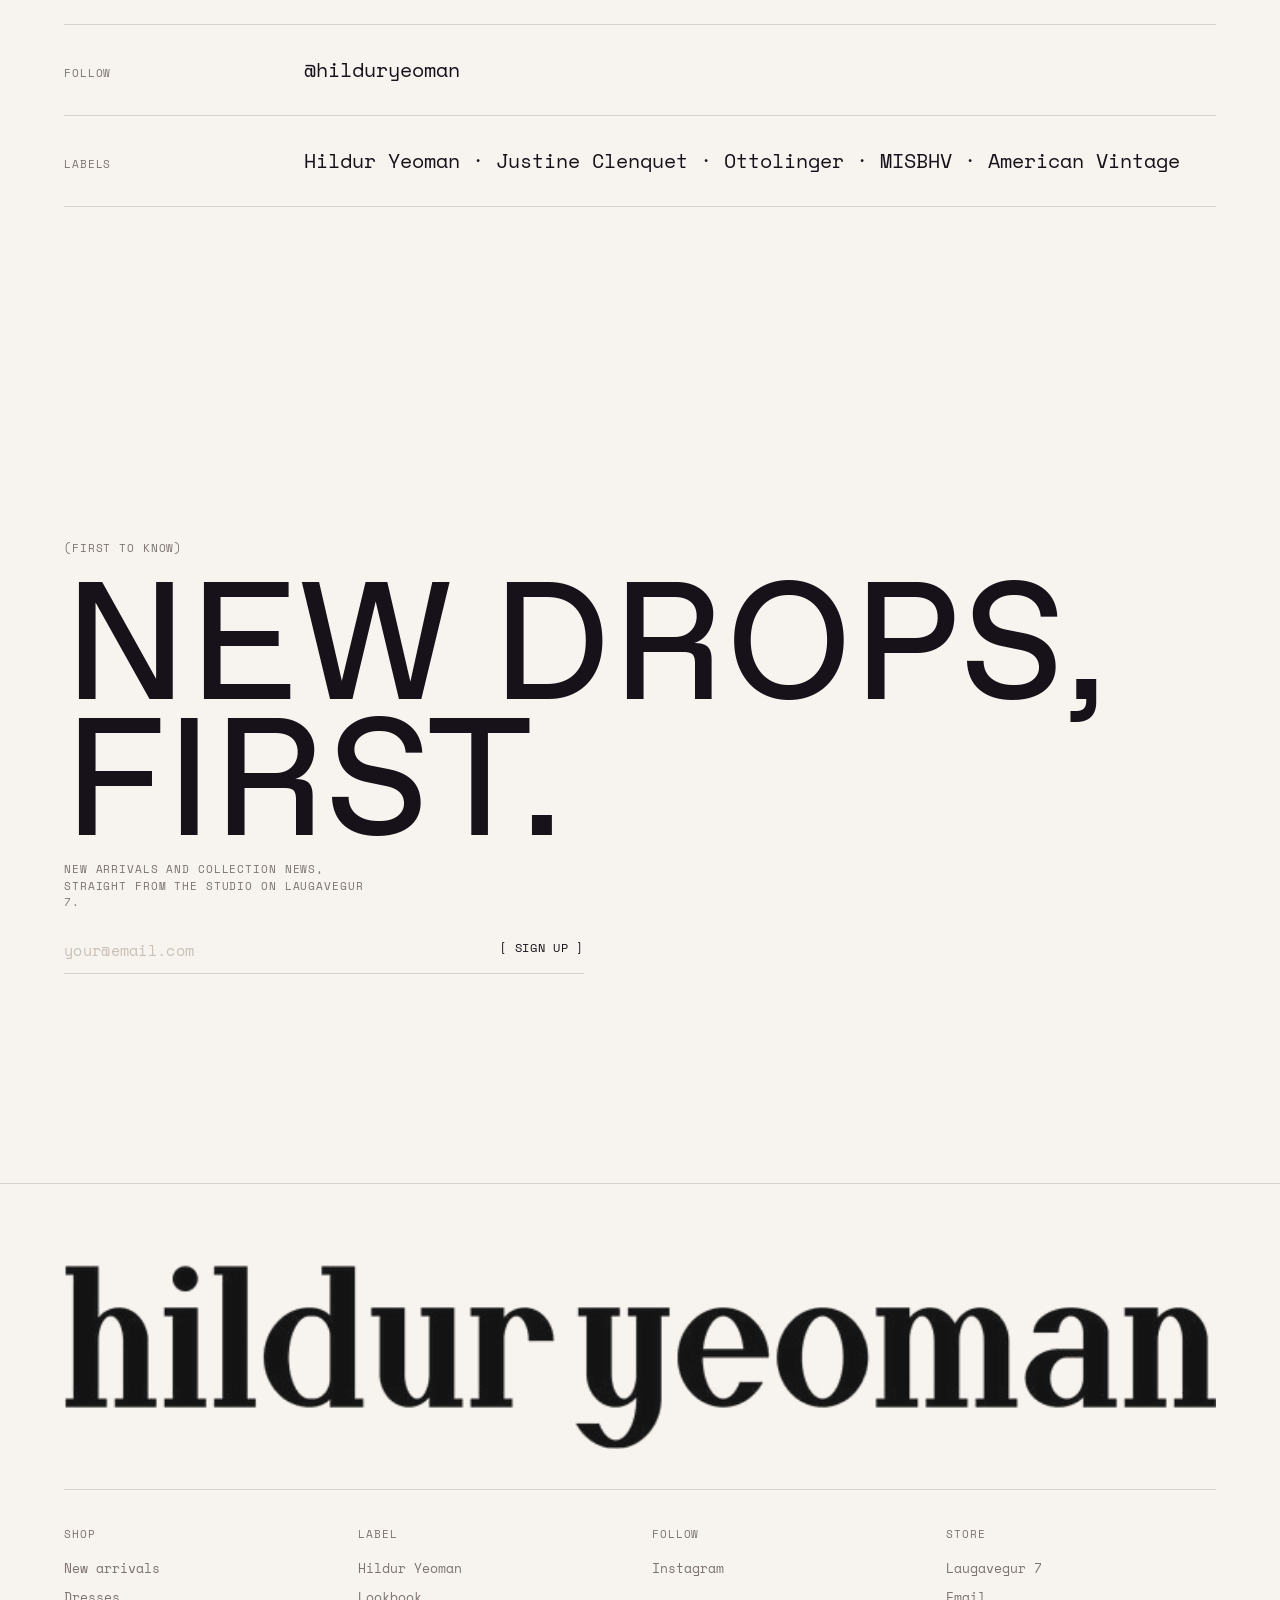
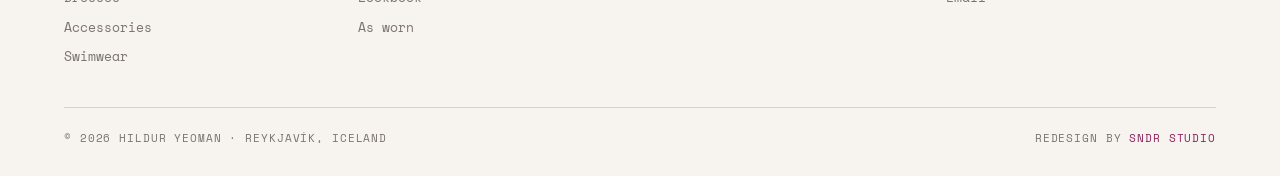
==== commit ad522f28: "Marquee: gooey melt pass under the crisp words Ports the technique from 21st.dev designali-in/gooey-" ====
--- a/index.html
+++ b/index.html
@@ -92,6 +92,13 @@
 
   <!-- ░ MARQUEE — real stocked labels only ░ -->
   <div class="marq" aria-hidden="true">
+    <!-- Goo layer: the same words, blurred and then contrast-crushed so neighbouring
+         letters swell into one another. It is monochrome on purpose — contrast() that
+         steep saturates any real colour (plum would come out pure red) — and is
+         multiplied back over the porcelain so the palette survives. app.js mirrors the
+         crisp track's markup into it; both tracks exist at parse time so the shared
+         CSS animation keeps them in lockstep. -->
+    <div class="marq__goo"><div class="marq__t" id="marqGoo"></div></div>
     <div class="marq__t" id="marq">
       <span>New arrivals</span><em>·</em><span>Spring / Summer ’26</span><em>·</em>
       <span>Hildur Yeoman</span><em>·</em><span>Justine Clenquet</span><em>·</em>
--- a/styles.css
+++ b/styles.css
@@ -132,7 +132,27 @@
 .hero__tag{color:var(--dim)}
 
 /* ══ MARQUEE ══ */
-.marq{border-top:1px solid var(--line);border-bottom:1px solid var(--line);overflow:hidden;padding:16px 0;background:var(--bg)}
+.marq{position:relative;border-top:1px solid var(--line);border-bottom:1px solid var(--line);overflow:hidden;padding:16px 0;background:var(--bg);
+  /* the words dissolve into the edges instead of being sliced off by the crop */
+  -webkit-mask-image:linear-gradient(to right,transparent,#000 7%,#000 93%,transparent);
+  mask-image:linear-gradient(to right,transparent,#000 7%,#000 93%,transparent)}
+/* Blur, then crush: the penumbra snaps back to a solid but ROUNDED silhouette, and
+   neighbouring letters swell until they touch. brightness() before the crush is what
+   makes it visible — without it the crush returns a blob the same width as the crisp
+   glyph sitting on top, and the whole effect hides underneath. White ground multiplies
+   away to nothing, so only the swollen ink reads, kept to a whisper so porcelain and
+   plum stay in charge. */
+.marq__goo{position:absolute;inset:0;display:flex;align-items:center;background:#fff;
+  /* must carry the track's font-size: an em inside filter() resolves against THIS
+     element, not the text it happens to contain, so inheriting the body size would
+     quietly reduce the blur to under a pixel and nothing would merge. */
+  font-size:clamp(34px,6vw,84px);
+  filter:blur(.075em) brightness(.72) contrast(18);opacity:.4;
+  mix-blend-mode:multiply;pointer-events:none}
+.marq__goo .marq__t{color:#000}
+.marq__goo .marq__t em{color:#000}
+/* the crisp pass rides on top so the words stay readable while the goo moves beneath */
+.marq > .marq__t{position:relative}
 .marq__t{display:flex;align-items:center;gap:28px;width:max-content;white-space:nowrap;font-family:var(--ff-d);font-weight:500;font-size:clamp(34px,6vw,84px);text-transform:uppercase;line-height:1;letter-spacing:.01em;animation:mv 32s linear infinite}
 .marq__t em{color:var(--accent);font-style:normal;font-size:.5em}
 @keyframes mv{to{transform:translateX(-50%)}}
@@ -392,6 +412,8 @@
   *{animation-duration:.001ms!important;animation-iteration-count:1!important;transition-duration:.001ms!important}
   .rv{opacity:1;transform:none}
   .marq__t{animation:none}
+  /* a goo layer that never moves just reads as a blurry misprint */
+  .marq__goo{display:none}
   .seen__col{animation:none}
   .pan{overflow-x:auto}
   .prod__im img,.roll-img img,.pan__i img,.seen__card img{filter:grayscale(0)}
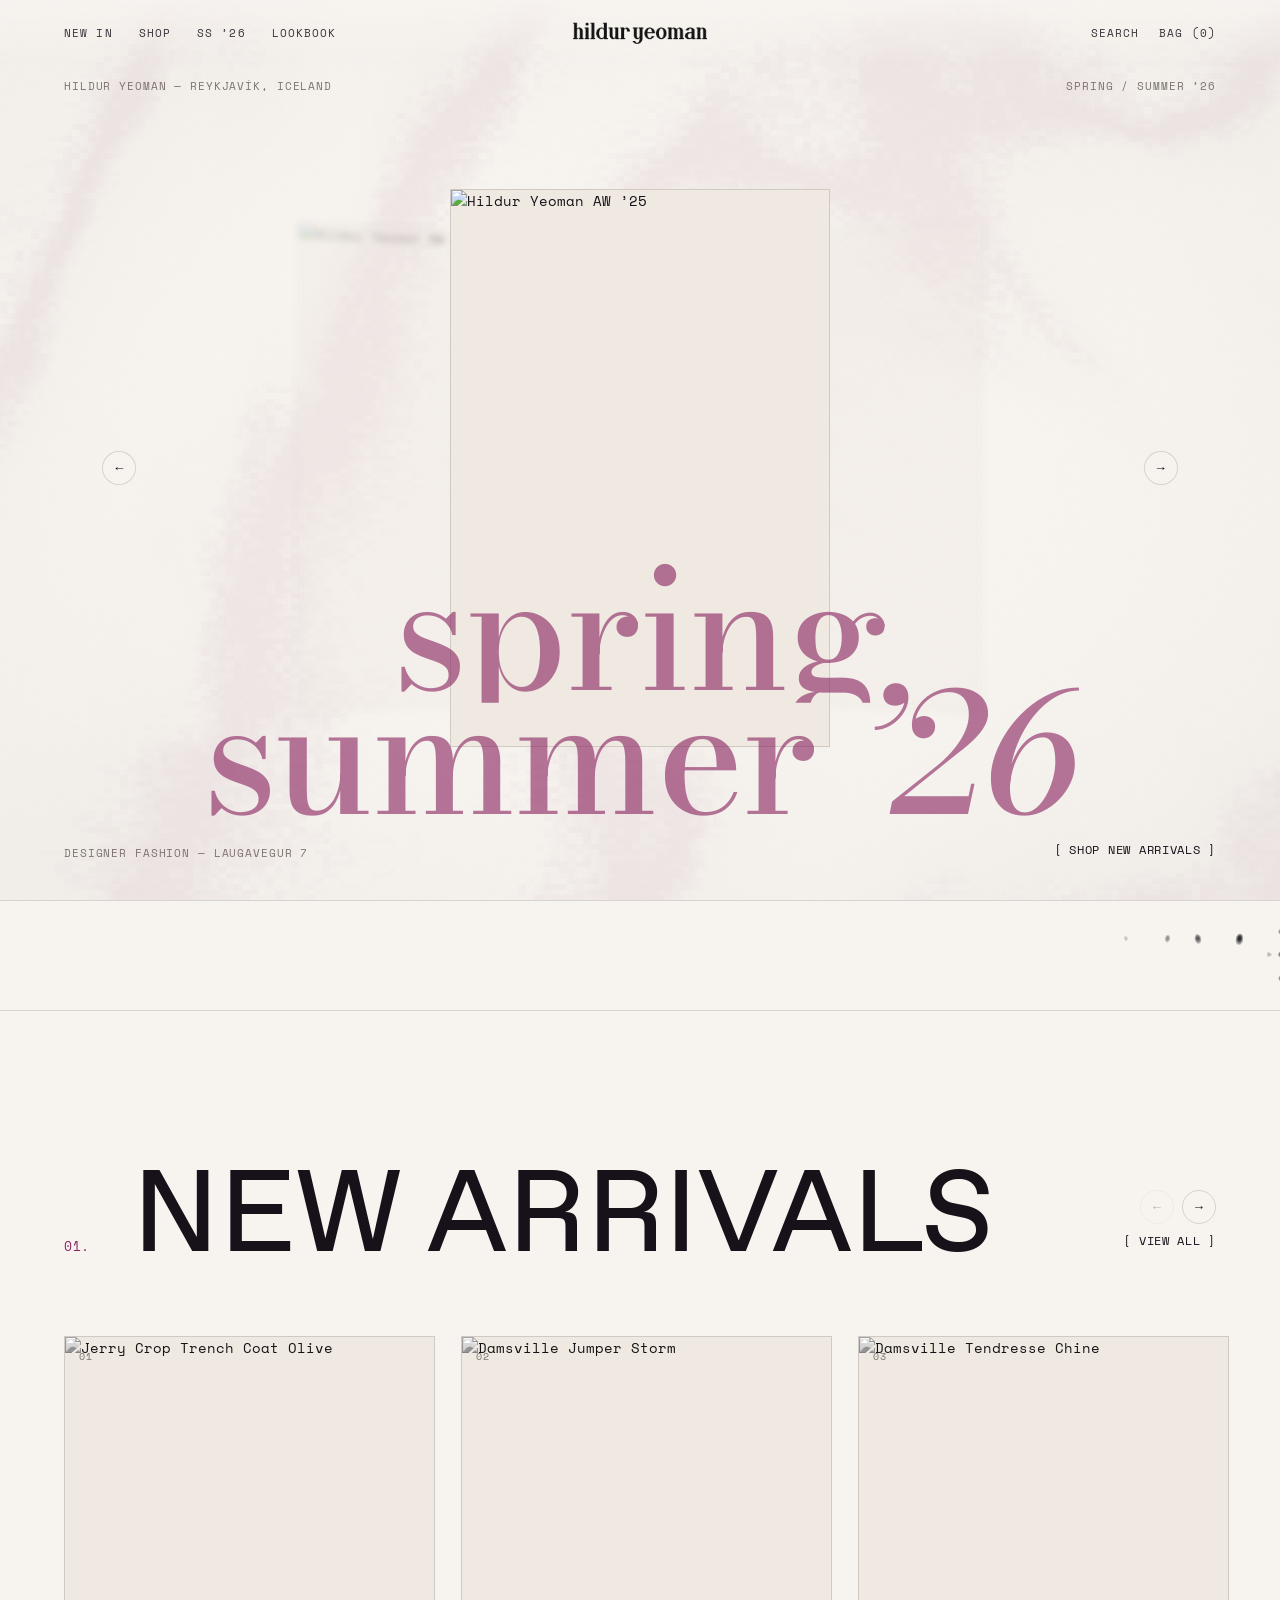
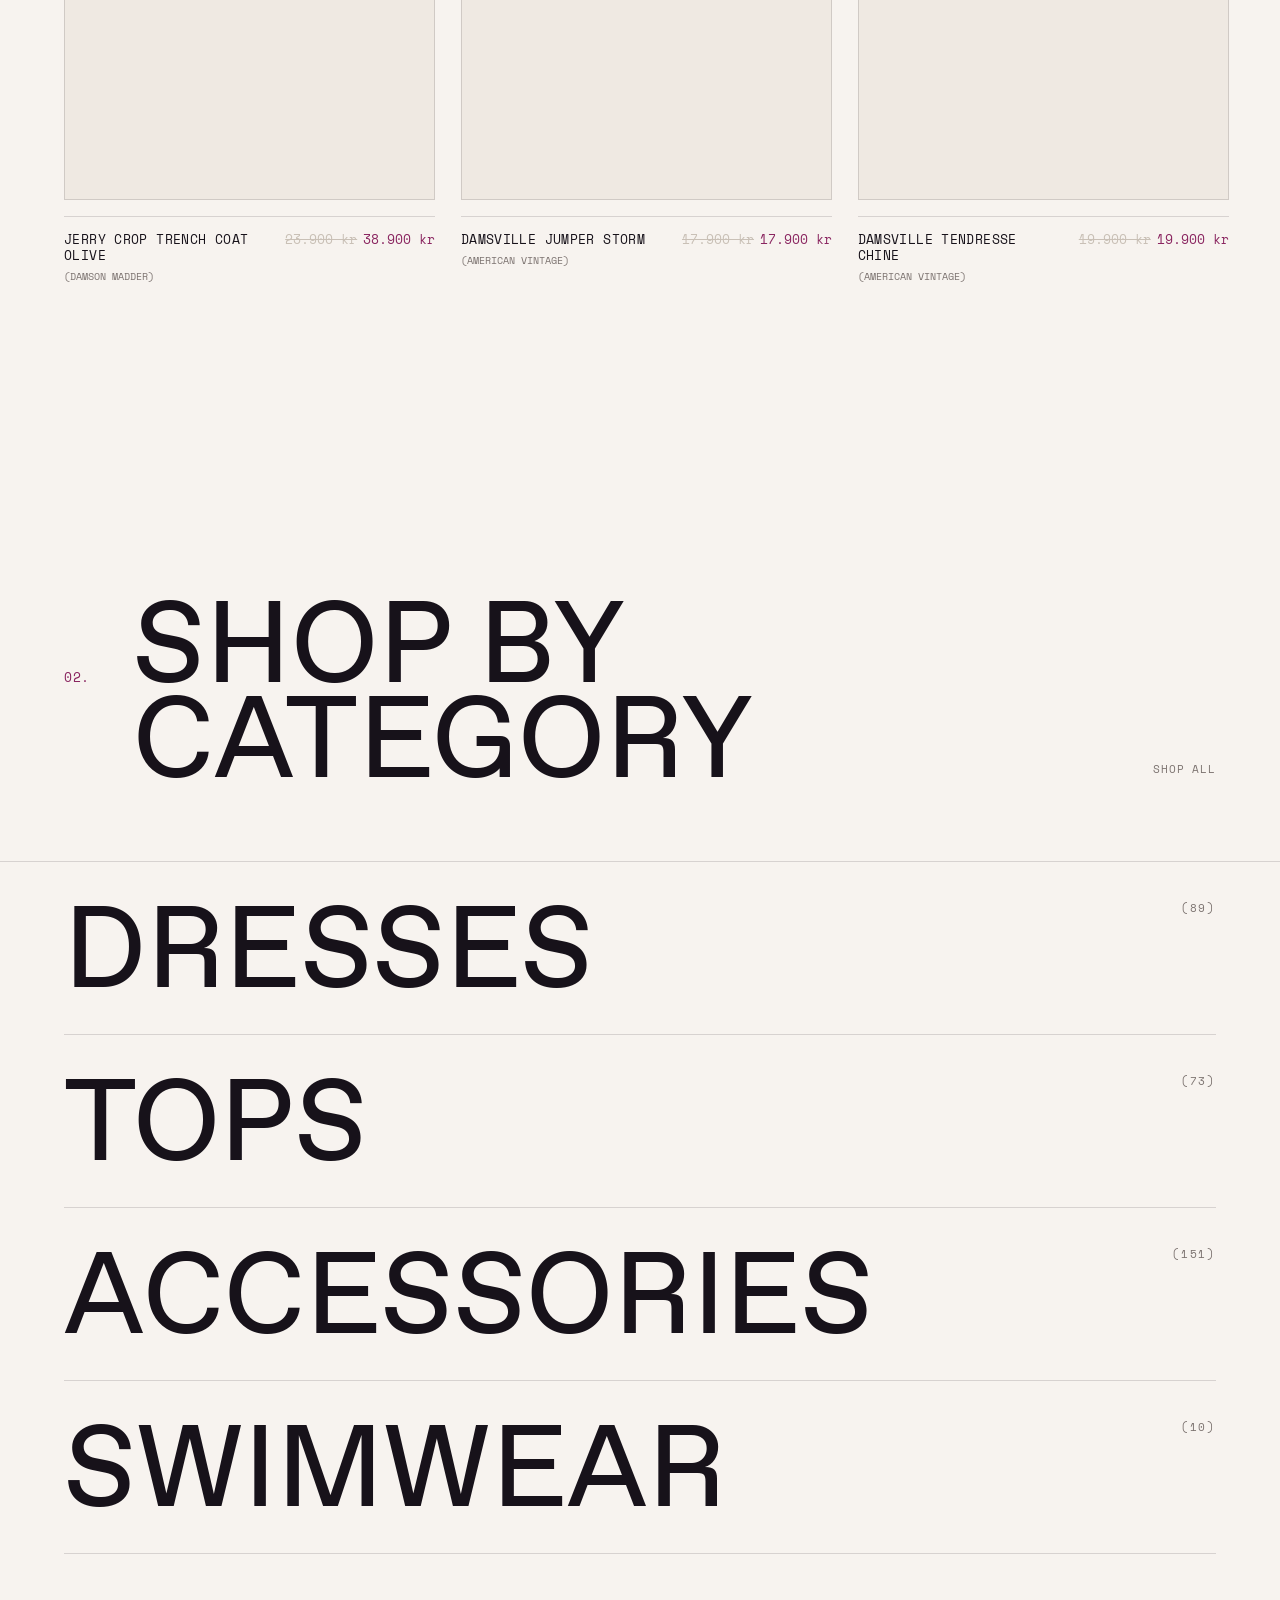
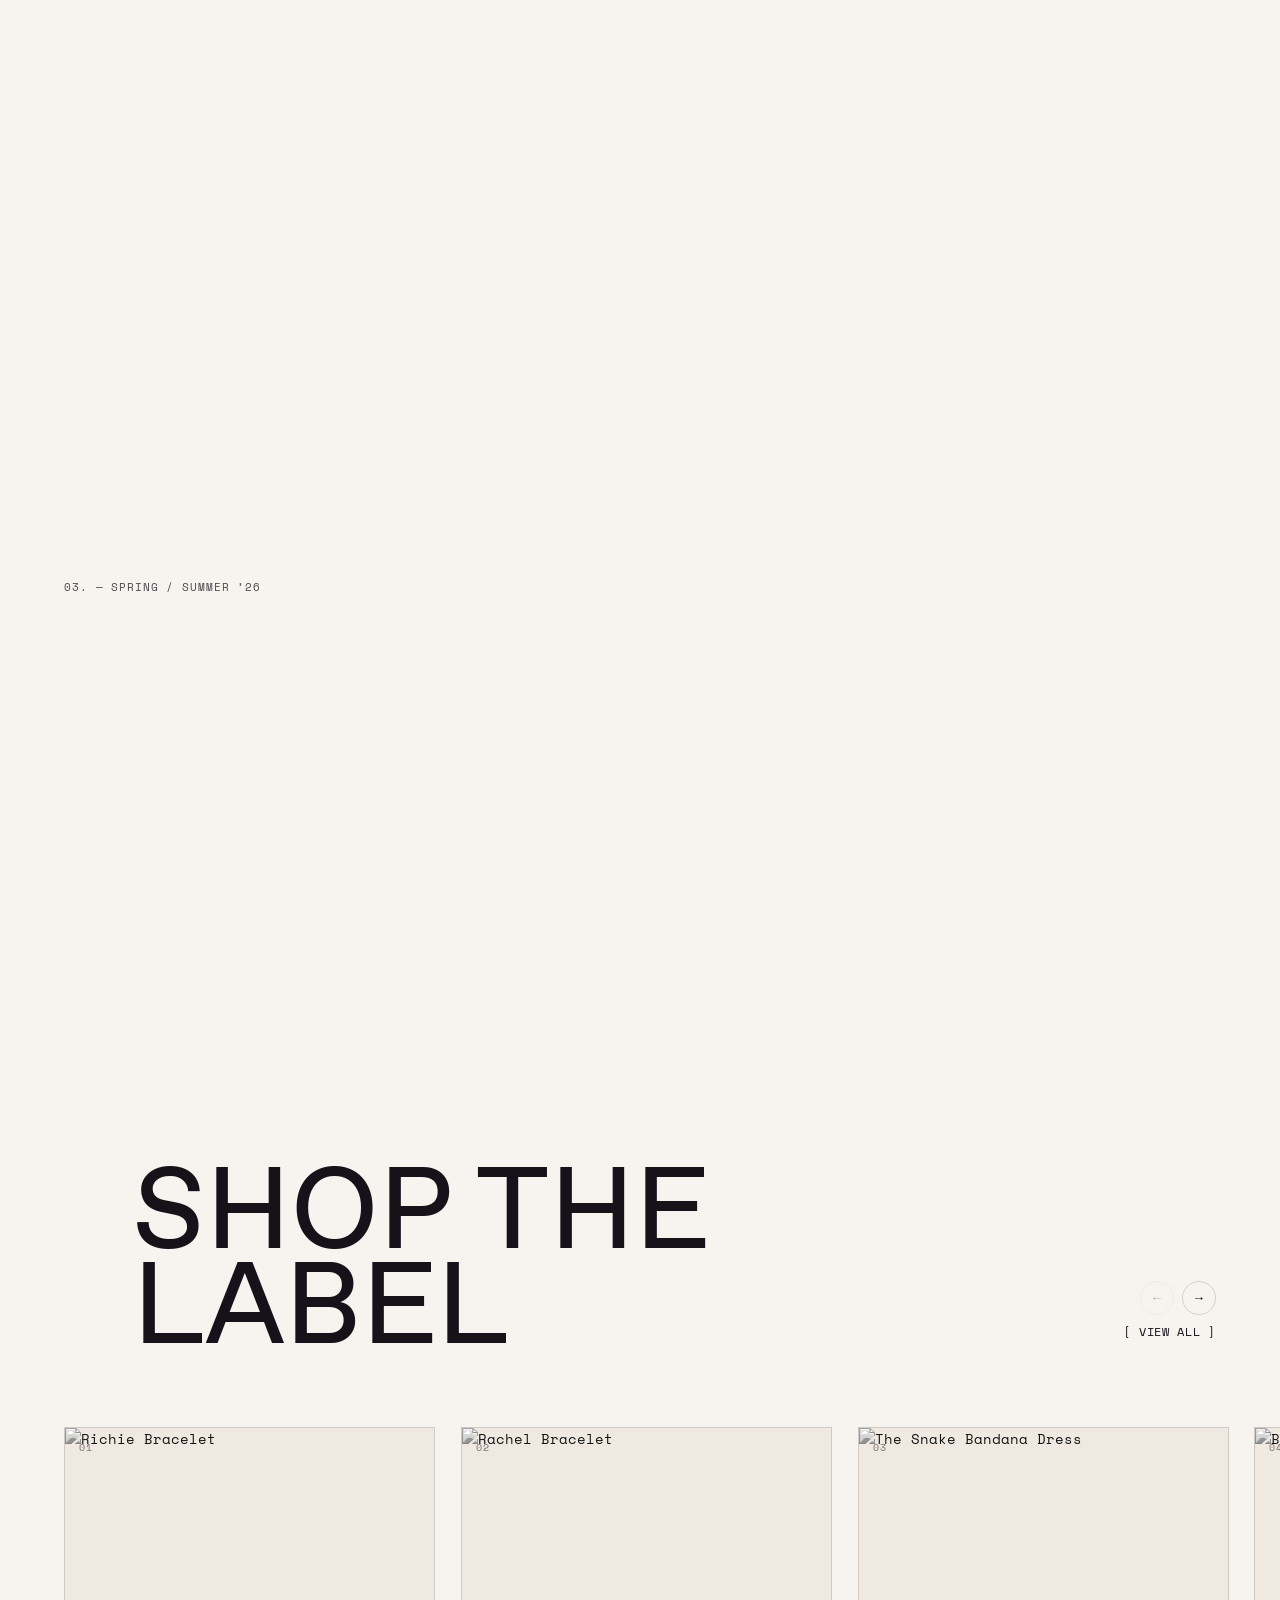
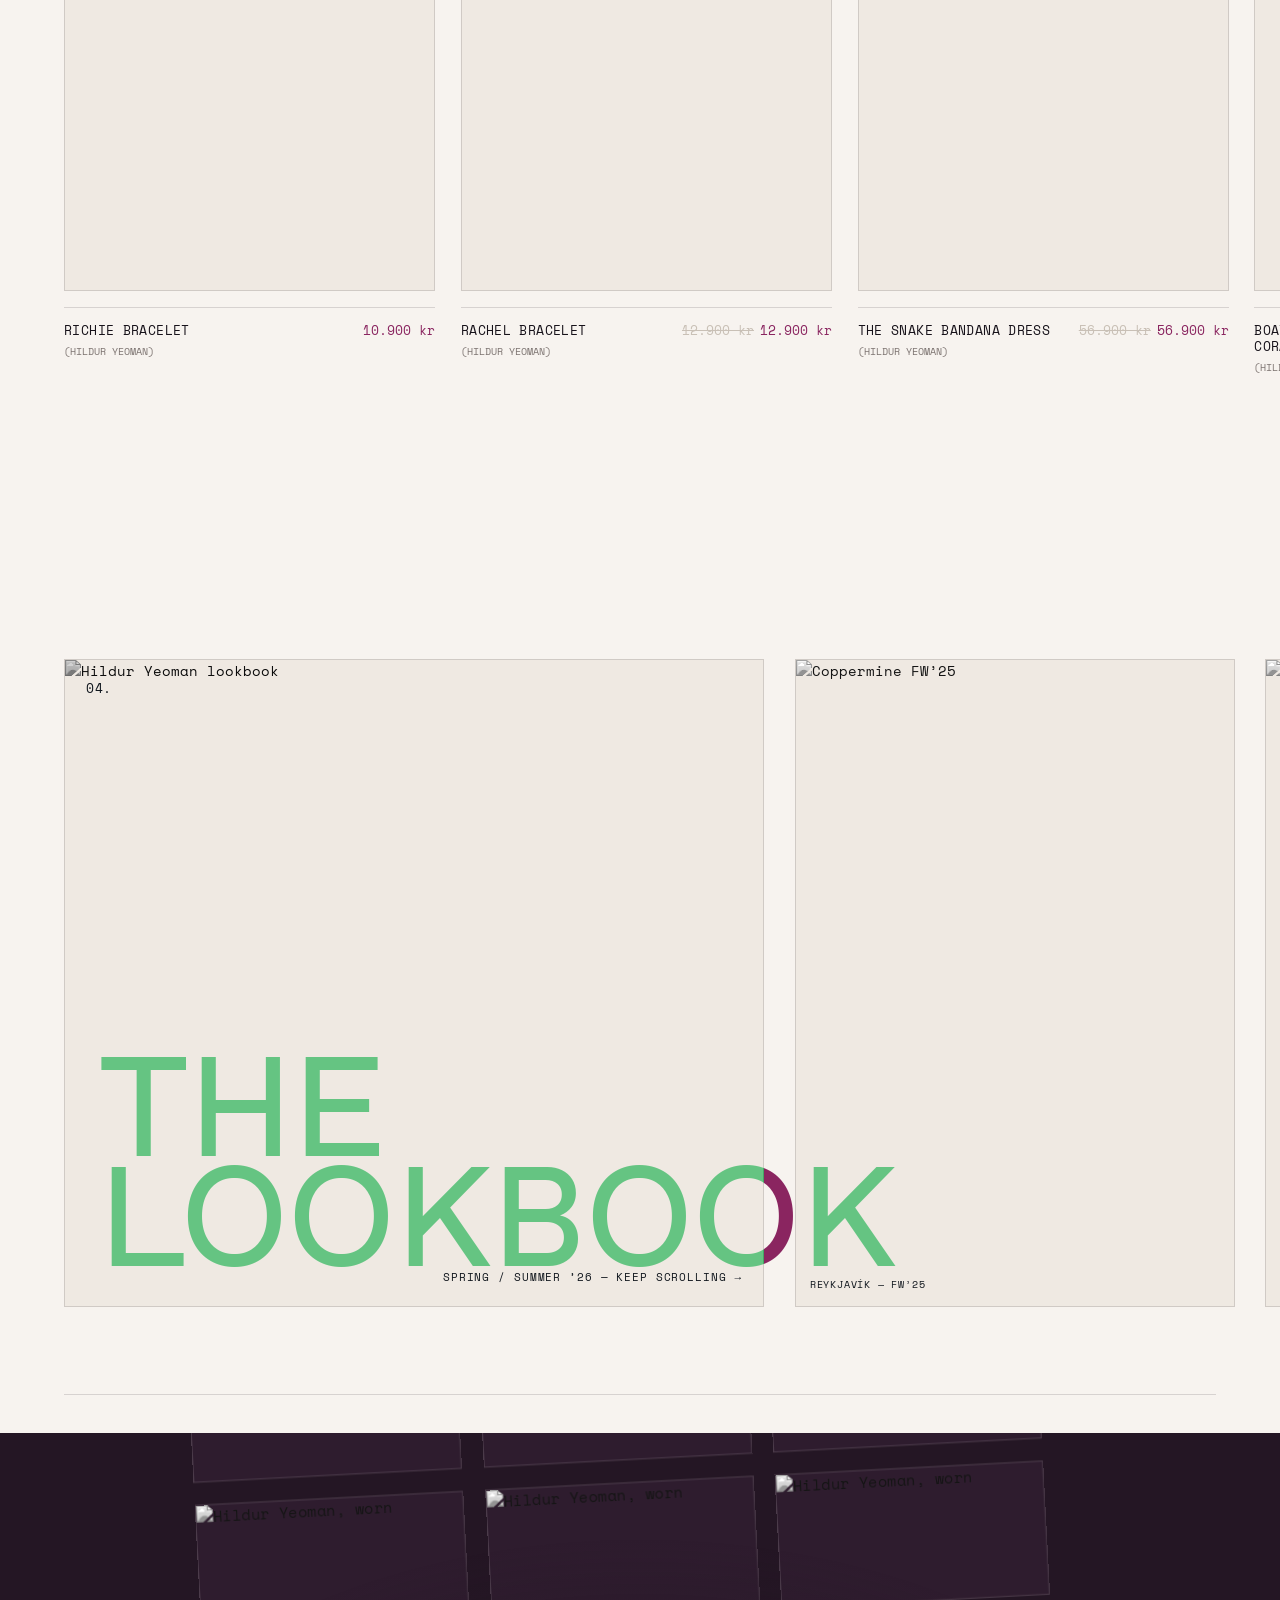
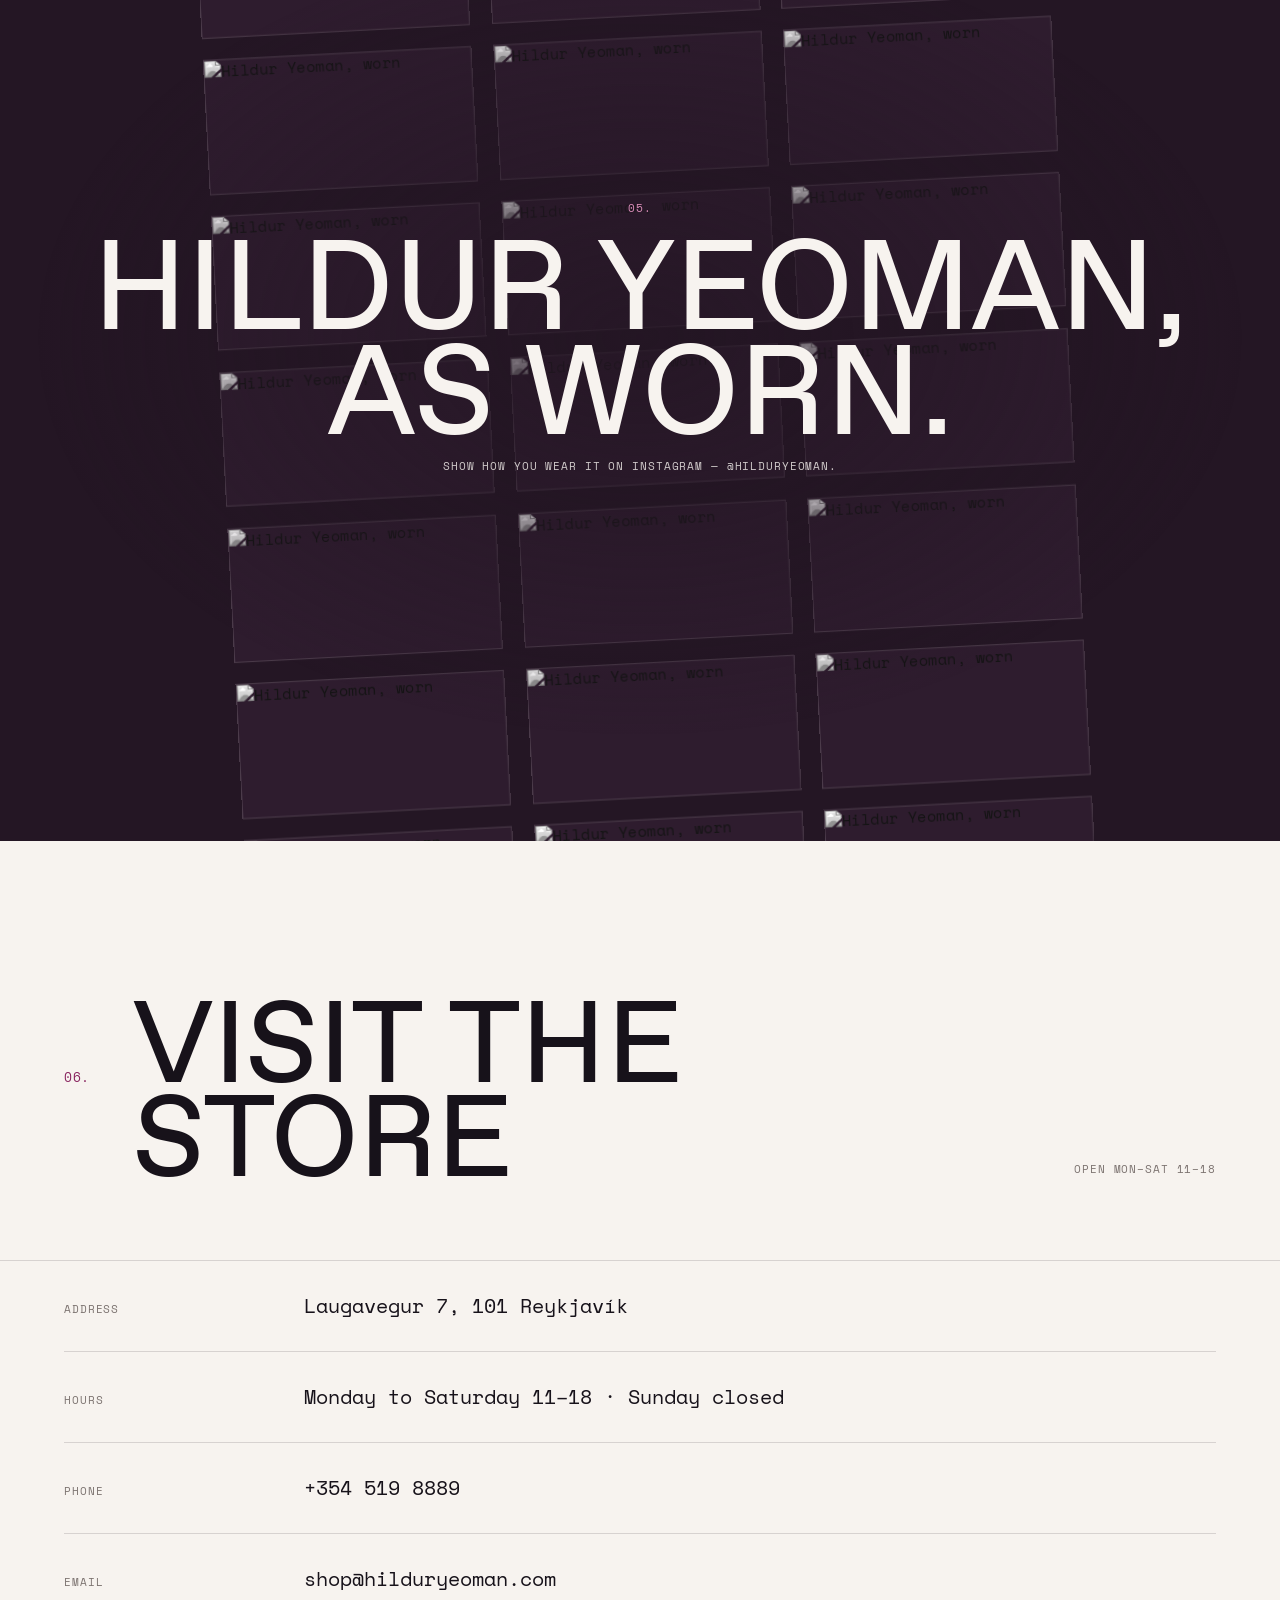
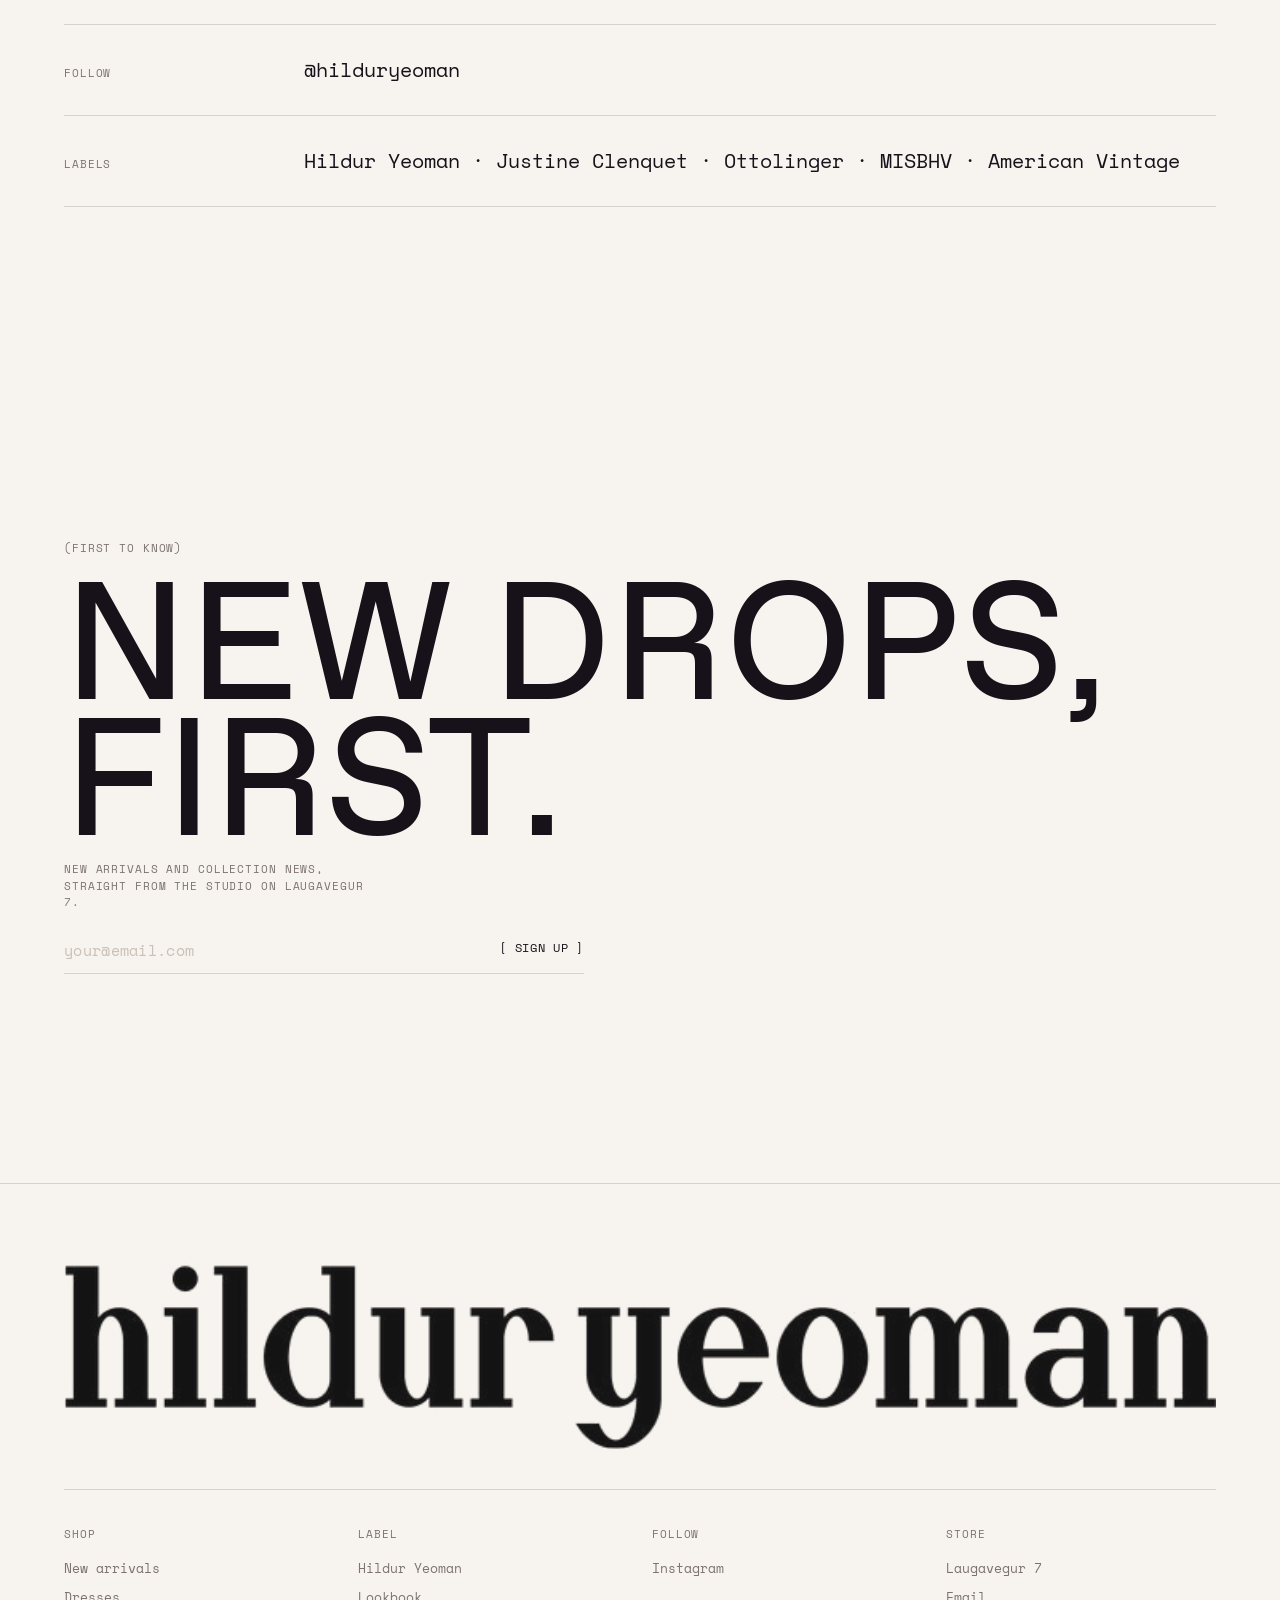
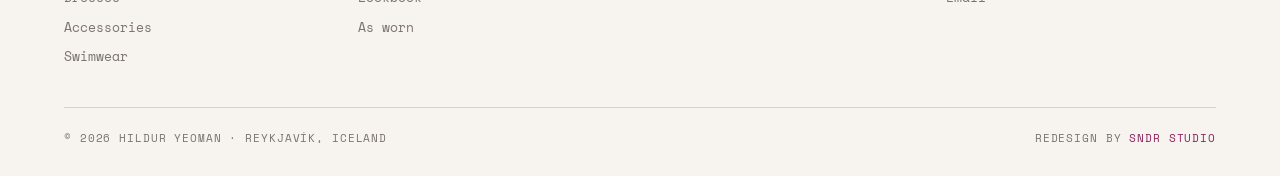
==== commit a9a6ebc5: "Marquee: let the goo BE the words, and erode them at both ends Two corrections to the first pass. Th" ====
--- a/index.html
+++ b/index.html
@@ -92,17 +92,18 @@
 
   <!-- ░ MARQUEE — real stocked labels only ░ -->
   <div class="marq" aria-hidden="true">
-    <!-- Goo layer: the same words, blurred and then contrast-crushed so neighbouring
-         letters swell into one another. It is monochrome on purpose — contrast() that
-         steep saturates any real colour (plum would come out pure red) — and is
-         multiplied back over the porcelain so the palette survives. app.js mirrors the
-         crisp track's markup into it; both tracks exist at parse time so the shared
-         CSS animation keeps them in lockstep. -->
-    <div class="marq__goo"><div class="marq__t" id="marqGoo"></div></div>
-    <div class="marq__t" id="marq">
-      <span>New arrivals</span><em>·</em><span>Spring / Summer ’26</span><em>·</em>
-      <span>Hildur Yeoman</span><em>·</em><span>Justine Clenquet</span><em>·</em>
-      <span>Ottolinger</span><em>·</em><span>MISBHV</span><em>·</em>
+    <!-- The words ARE the goo: blurred and then contrast-crushed, so the penumbra snaps
+         back to a rounded silhouette and neighbouring letters swell until they touch.
+         Monochrome on purpose — a crush that steep saturates real colour, plum would
+         come out pure red — and multiplied back over the porcelain so the palette
+         survives. The track's own alpha ramps down toward both ends, which leaves those
+         letters half-crushed so they erode into droplets instead of merely fading. -->
+    <div class="marq__goo">
+      <div class="marq__t" id="marq">
+        <span>New arrivals</span><em>·</em><span>Spring / Summer ’26</span><em>·</em>
+        <span>Hildur Yeoman</span><em>·</em><span>Justine Clenquet</span><em>·</em>
+        <span>Ottolinger</span><em>·</em><span>MISBHV</span><em>·</em>
+      </div>
     </div>
   </div>
 
--- a/styles.css
+++ b/styles.css
@@ -132,27 +132,23 @@
 .hero__tag{color:var(--dim)}
 
 /* ══ MARQUEE ══ */
-.marq{position:relative;border-top:1px solid var(--line);border-bottom:1px solid var(--line);overflow:hidden;padding:16px 0;background:var(--bg);
-  /* the words dissolve into the edges instead of being sliced off by the crop */
-  -webkit-mask-image:linear-gradient(to right,transparent,#000 7%,#000 93%,transparent);
-  mask-image:linear-gradient(to right,transparent,#000 7%,#000 93%,transparent)}
-/* Blur, then crush: the penumbra snaps back to a solid but ROUNDED silhouette, and
-   neighbouring letters swell until they touch. brightness() before the crush is what
-   makes it visible — without it the crush returns a blob the same width as the crisp
-   glyph sitting on top, and the whole effect hides underneath. White ground multiplies
-   away to nothing, so only the swollen ink reads, kept to a whisper so porcelain and
-   plum stay in charge. */
-.marq__goo{position:absolute;inset:0;display:flex;align-items:center;background:#fff;
+.marq{position:relative;border-top:1px solid var(--line);border-bottom:1px solid var(--line);overflow:hidden;padding:16px 0;background:var(--bg)}
+/* Blur, then crush hard: the penumbra snaps back to a solid but ROUNDED silhouette and
+   neighbouring letters swell until they touch. The white ground multiplies away to
+   nothing, so the porcelain underneath is what you see — a coloured ground could not be
+   used here, a crush this steep drives plum to pure red. */
+.marq__goo{display:flex;align-items:center;background:#fff;
   /* must carry the track's font-size: an em inside filter() resolves against THIS
      element, not the text it happens to contain, so inheriting the body size would
      quietly reduce the blur to under a pixel and nothing would merge. */
   font-size:clamp(34px,6vw,84px);
-  filter:blur(.075em) brightness(.72) contrast(18);opacity:.4;
-  mix-blend-mode:multiply;pointer-events:none}
-.marq__goo .marq__t{color:#000}
+  filter:blur(.07em) contrast(15);mix-blend-mode:multiply;pointer-events:none}
+/* Ramping the track's own alpha leaves the end letters only partly opaque going INTO
+   the crush, so they break into droplets on the way out instead of politely fading. */
+.marq__goo .marq__t{color:#000;
+  -webkit-mask-image:linear-gradient(to right,transparent,rgba(0,0,0,.16) 3%,rgba(0,0,0,.42) 9%,rgba(0,0,0,.72) 16%,#000 30%,#000 70%,rgba(0,0,0,.72) 84%,rgba(0,0,0,.42) 91%,rgba(0,0,0,.16) 97%,transparent);
+  mask-image:linear-gradient(to right,transparent,rgba(0,0,0,.16) 3%,rgba(0,0,0,.42) 9%,rgba(0,0,0,.72) 16%,#000 30%,#000 70%,rgba(0,0,0,.72) 84%,rgba(0,0,0,.42) 91%,rgba(0,0,0,.16) 97%,transparent)}
 .marq__goo .marq__t em{color:#000}
-/* the crisp pass rides on top so the words stay readable while the goo moves beneath */
-.marq > .marq__t{position:relative}
 .marq__t{display:flex;align-items:center;gap:28px;width:max-content;white-space:nowrap;font-family:var(--ff-d);font-weight:500;font-size:clamp(34px,6vw,84px);text-transform:uppercase;line-height:1;letter-spacing:.01em;animation:mv 32s linear infinite}
 .marq__t em{color:var(--accent);font-style:normal;font-size:.5em}
 @keyframes mv{to{transform:translateX(-50%)}}
@@ -412,8 +408,11 @@
   *{animation-duration:.001ms!important;animation-iteration-count:1!important;transition-duration:.001ms!important}
   .rv{opacity:1;transform:none}
   .marq__t{animation:none}
-  /* a goo layer that never moves just reads as a blurry misprint */
-  .marq__goo{display:none}
+  /* the goo IS the words now, so it must not be hidden — a melt that never moves just
+     reads as a misprint, so drop the crush and show plain ink instead */
+  .marq__goo{filter:none;mix-blend-mode:normal;background:none}
+  .marq__goo .marq__t{color:var(--ink);-webkit-mask-image:none;mask-image:none}
+  .marq__goo .marq__t em{color:var(--accent)}
   .seen__col{animation:none}
   .pan{overflow-x:auto}
   .prod__im img,.roll-img img,.pan__i img,.seen__card img{filter:grayscale(0)}
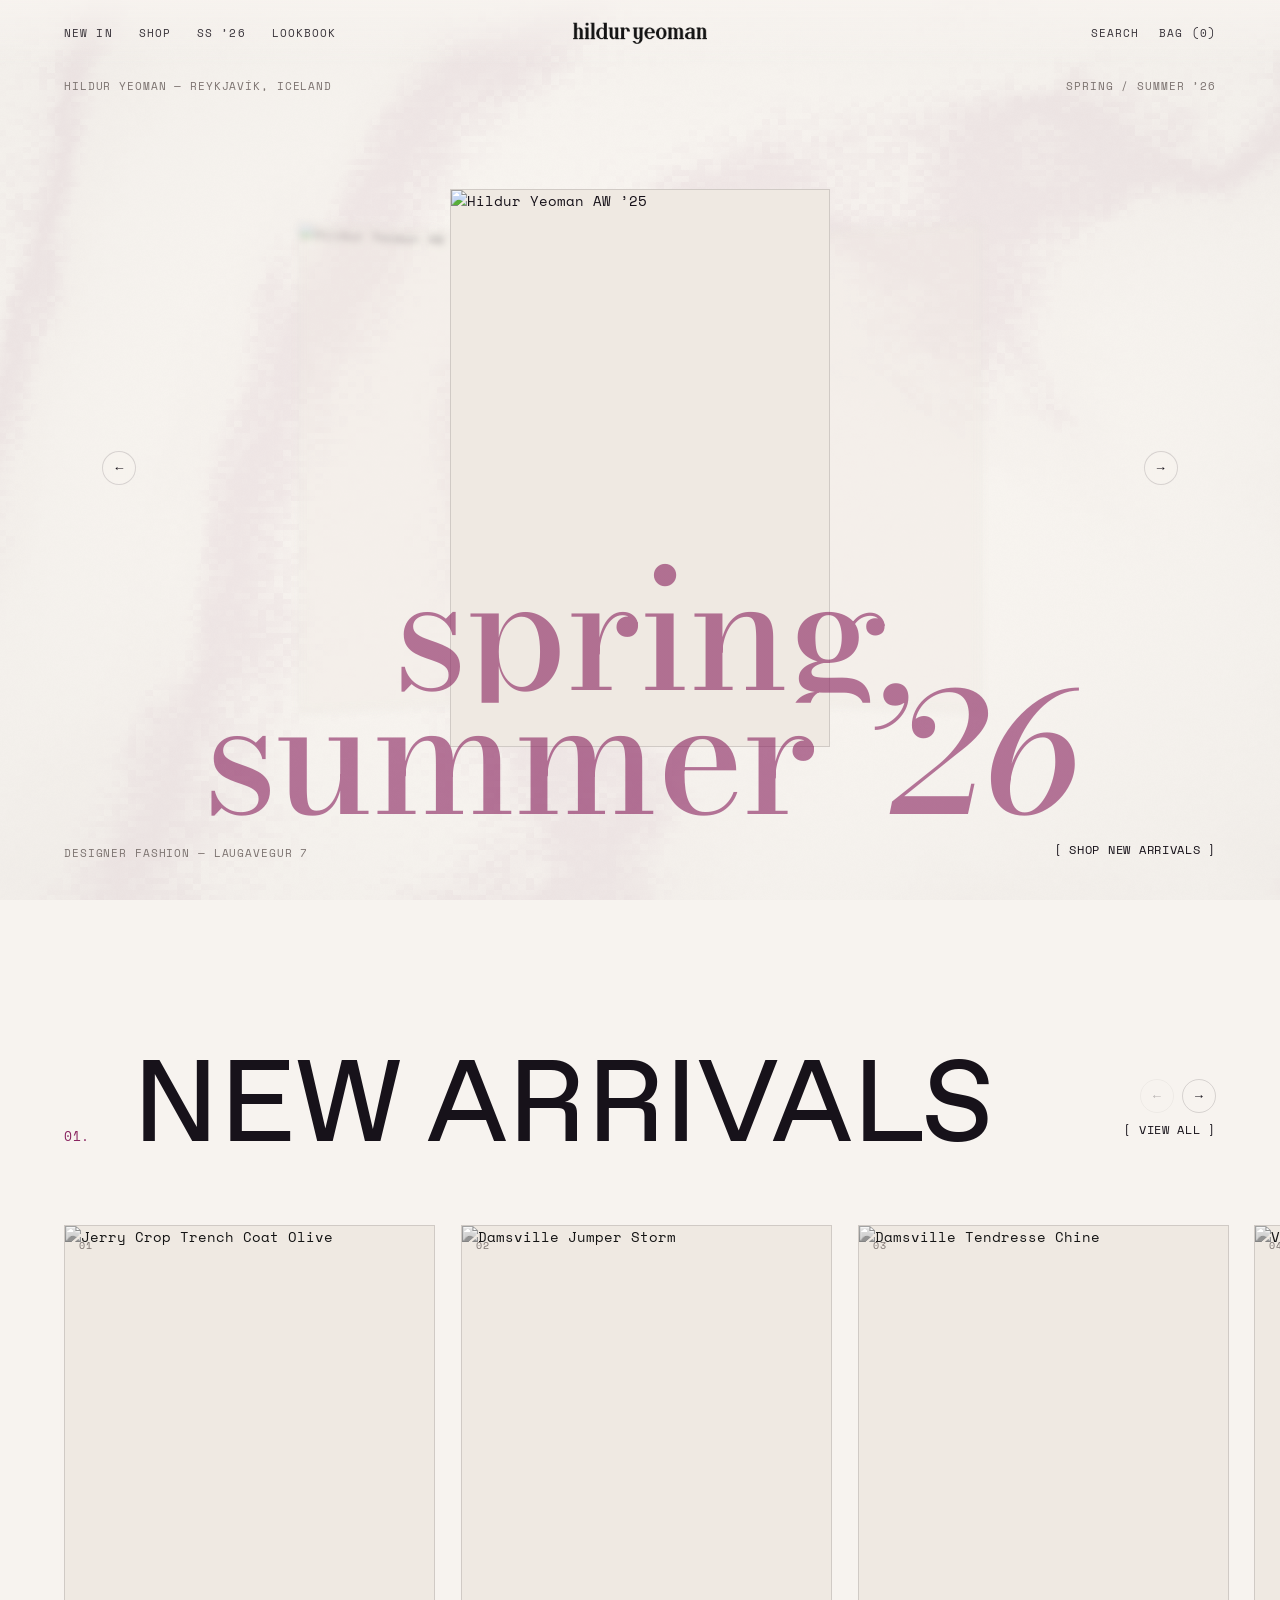
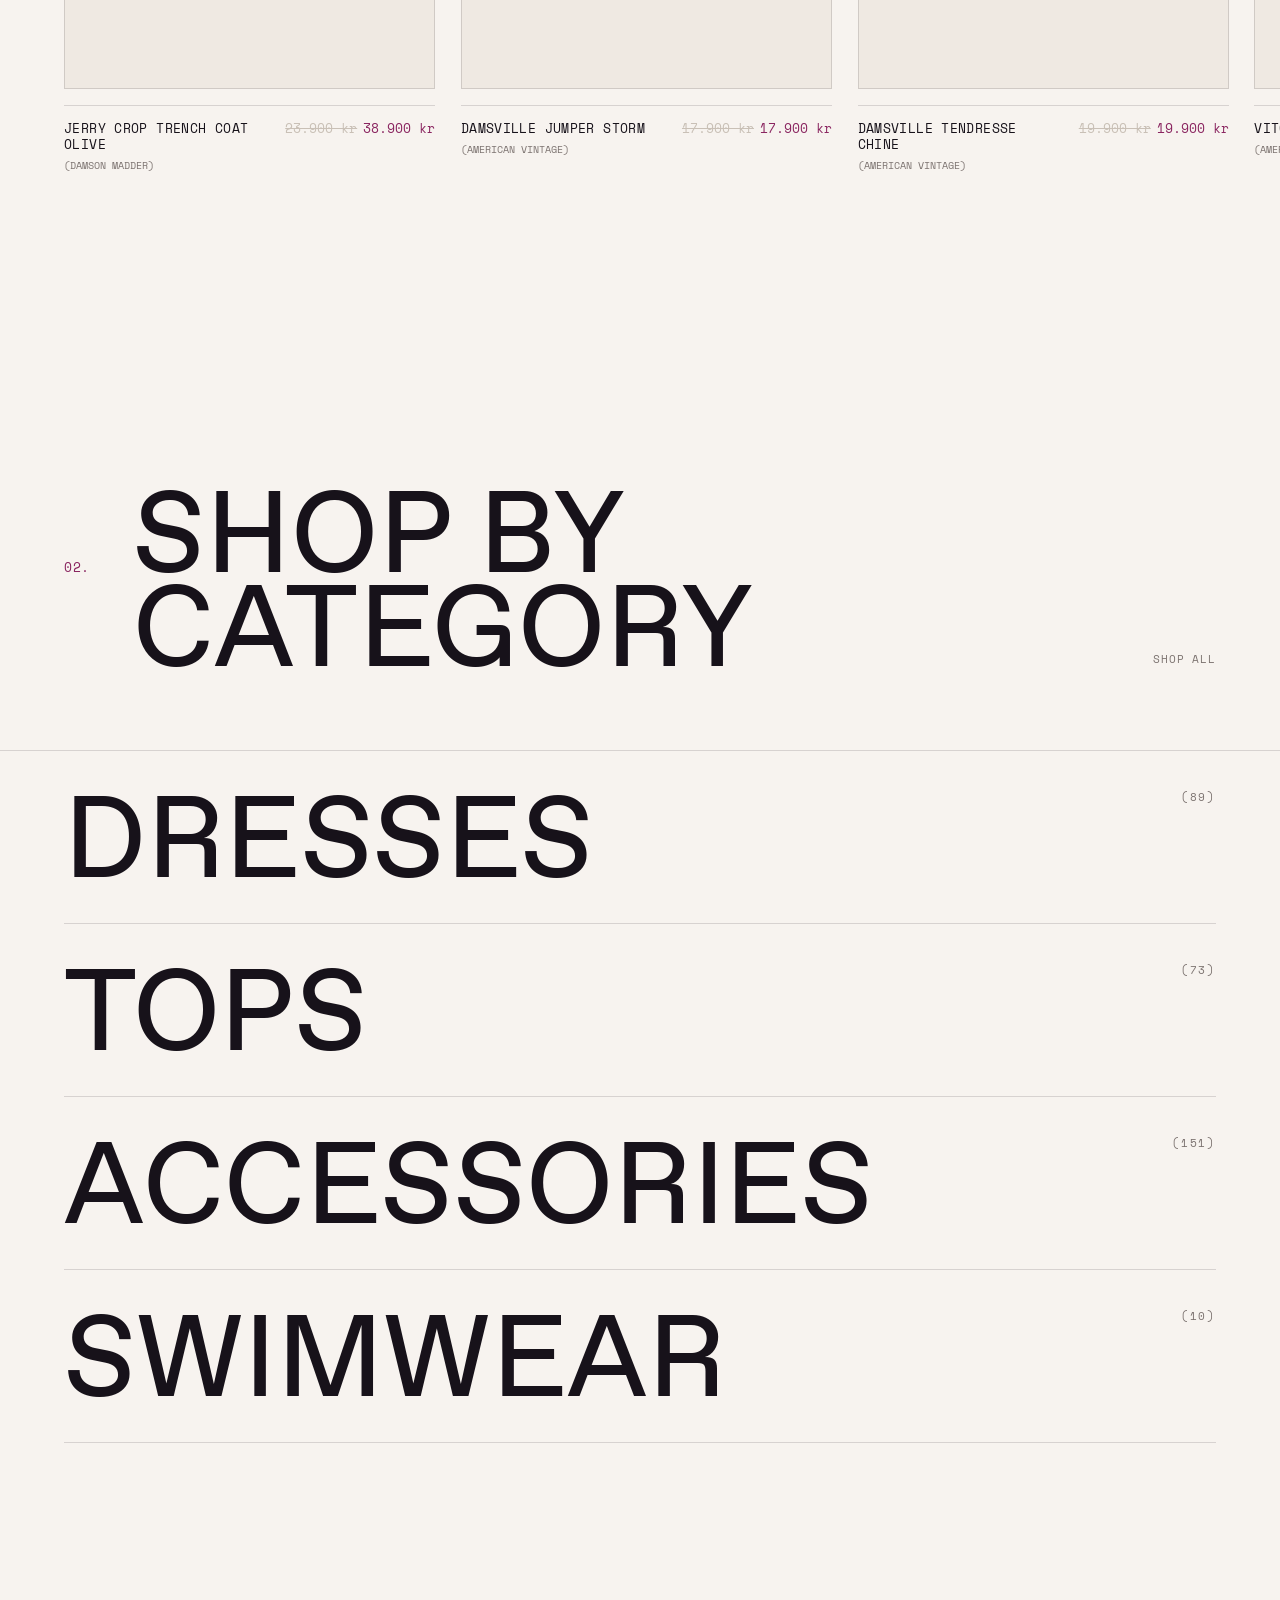
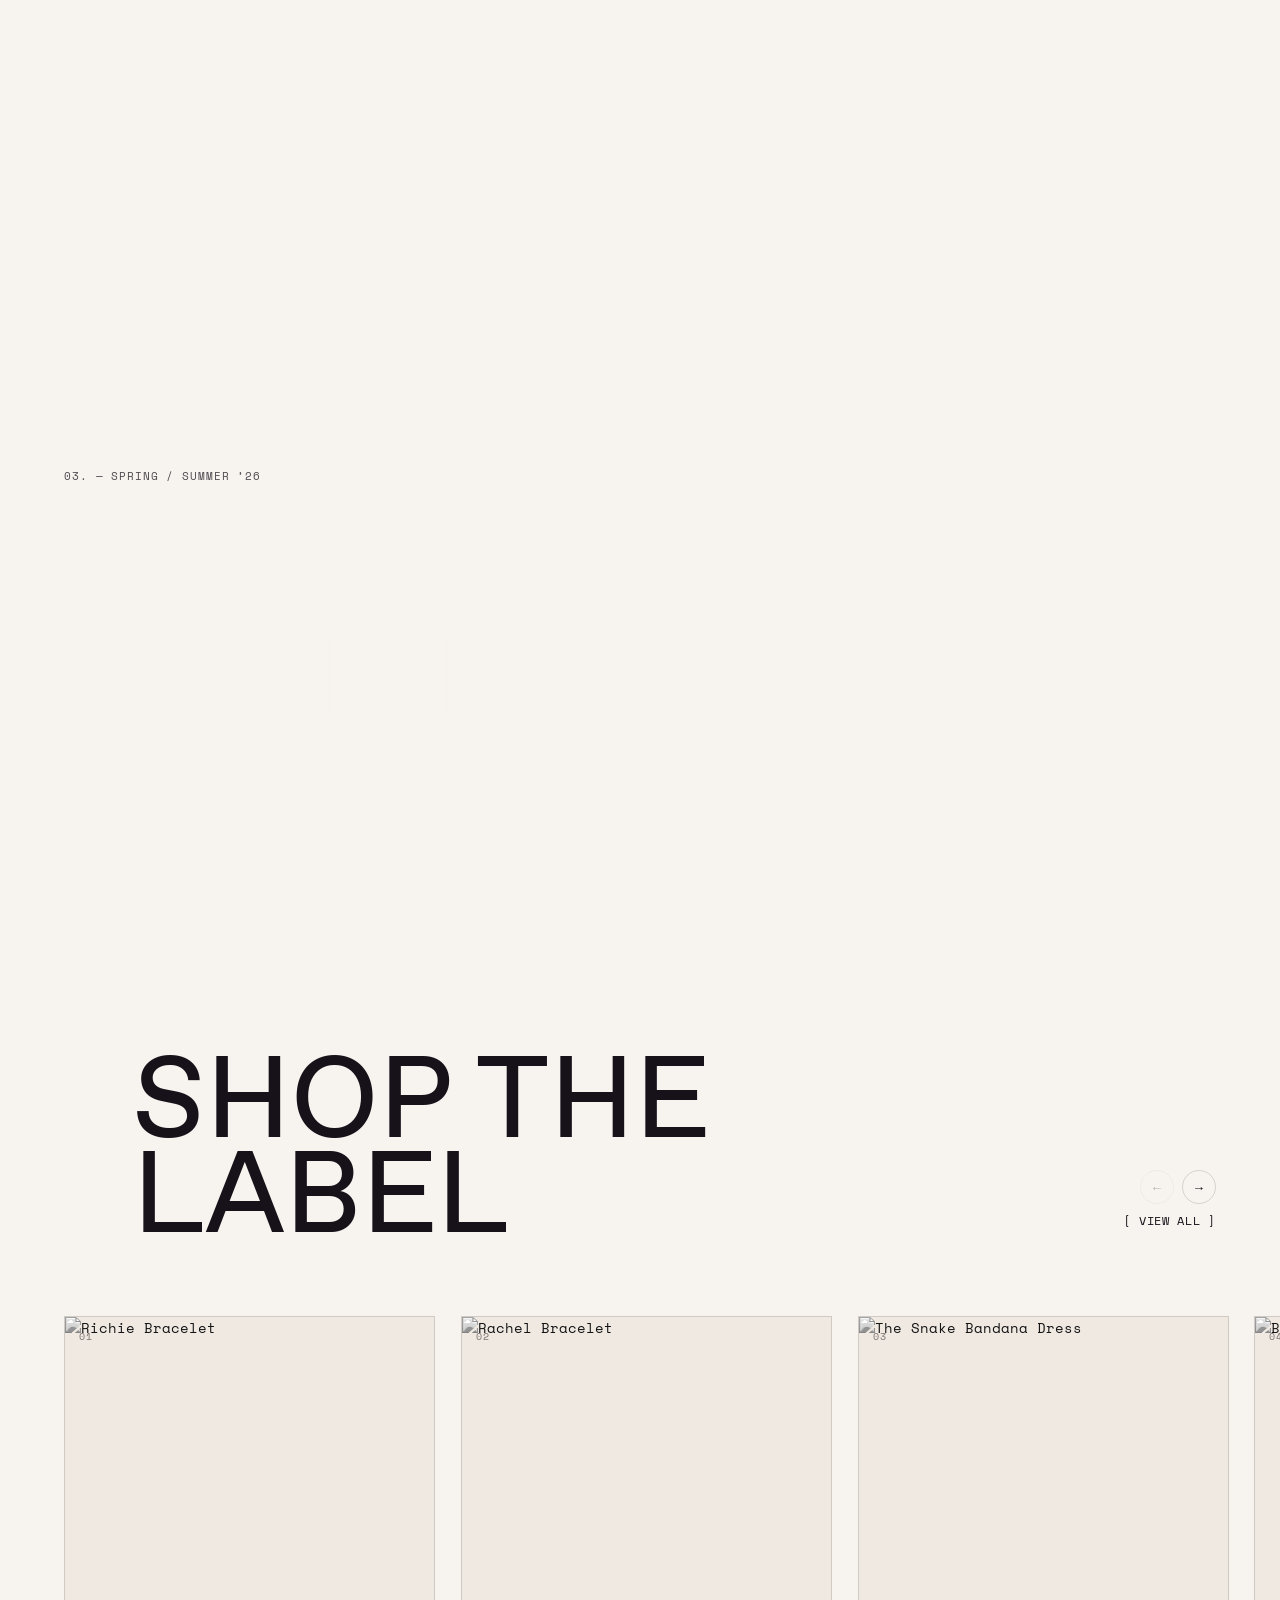
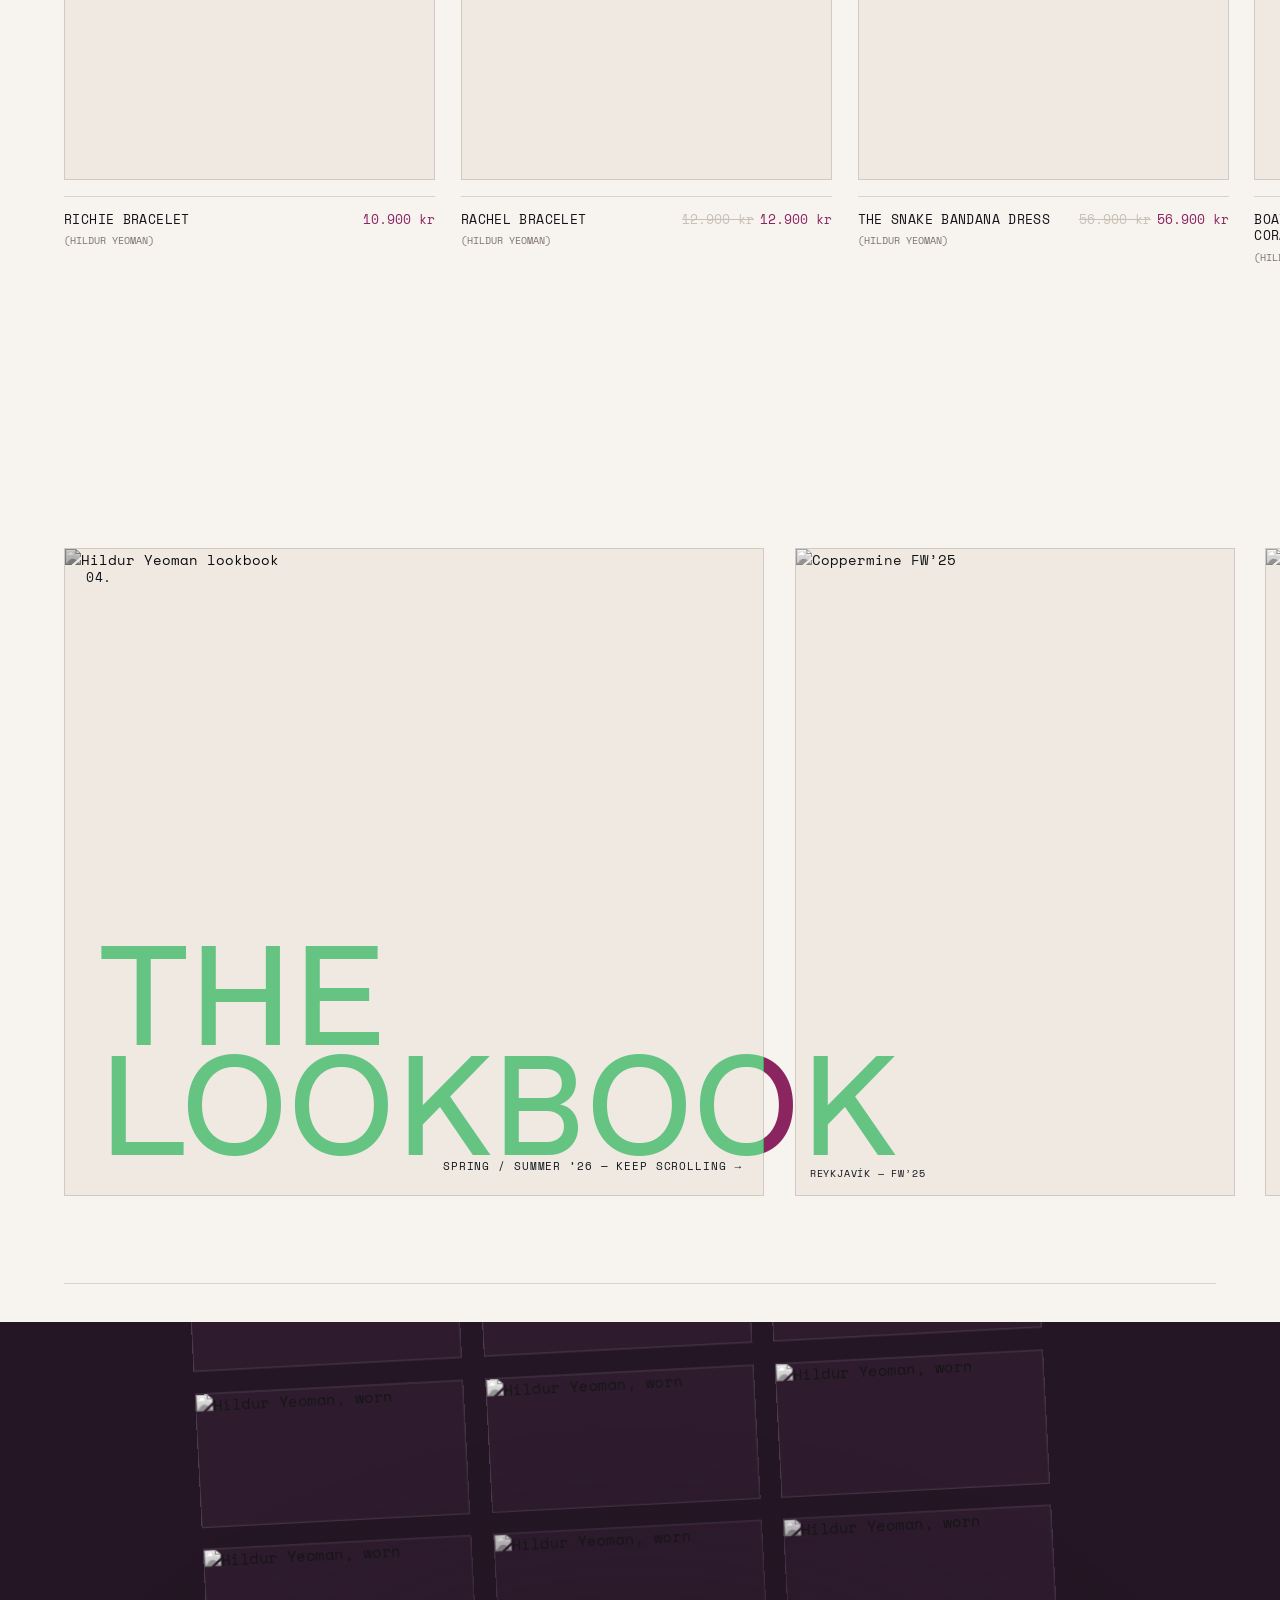
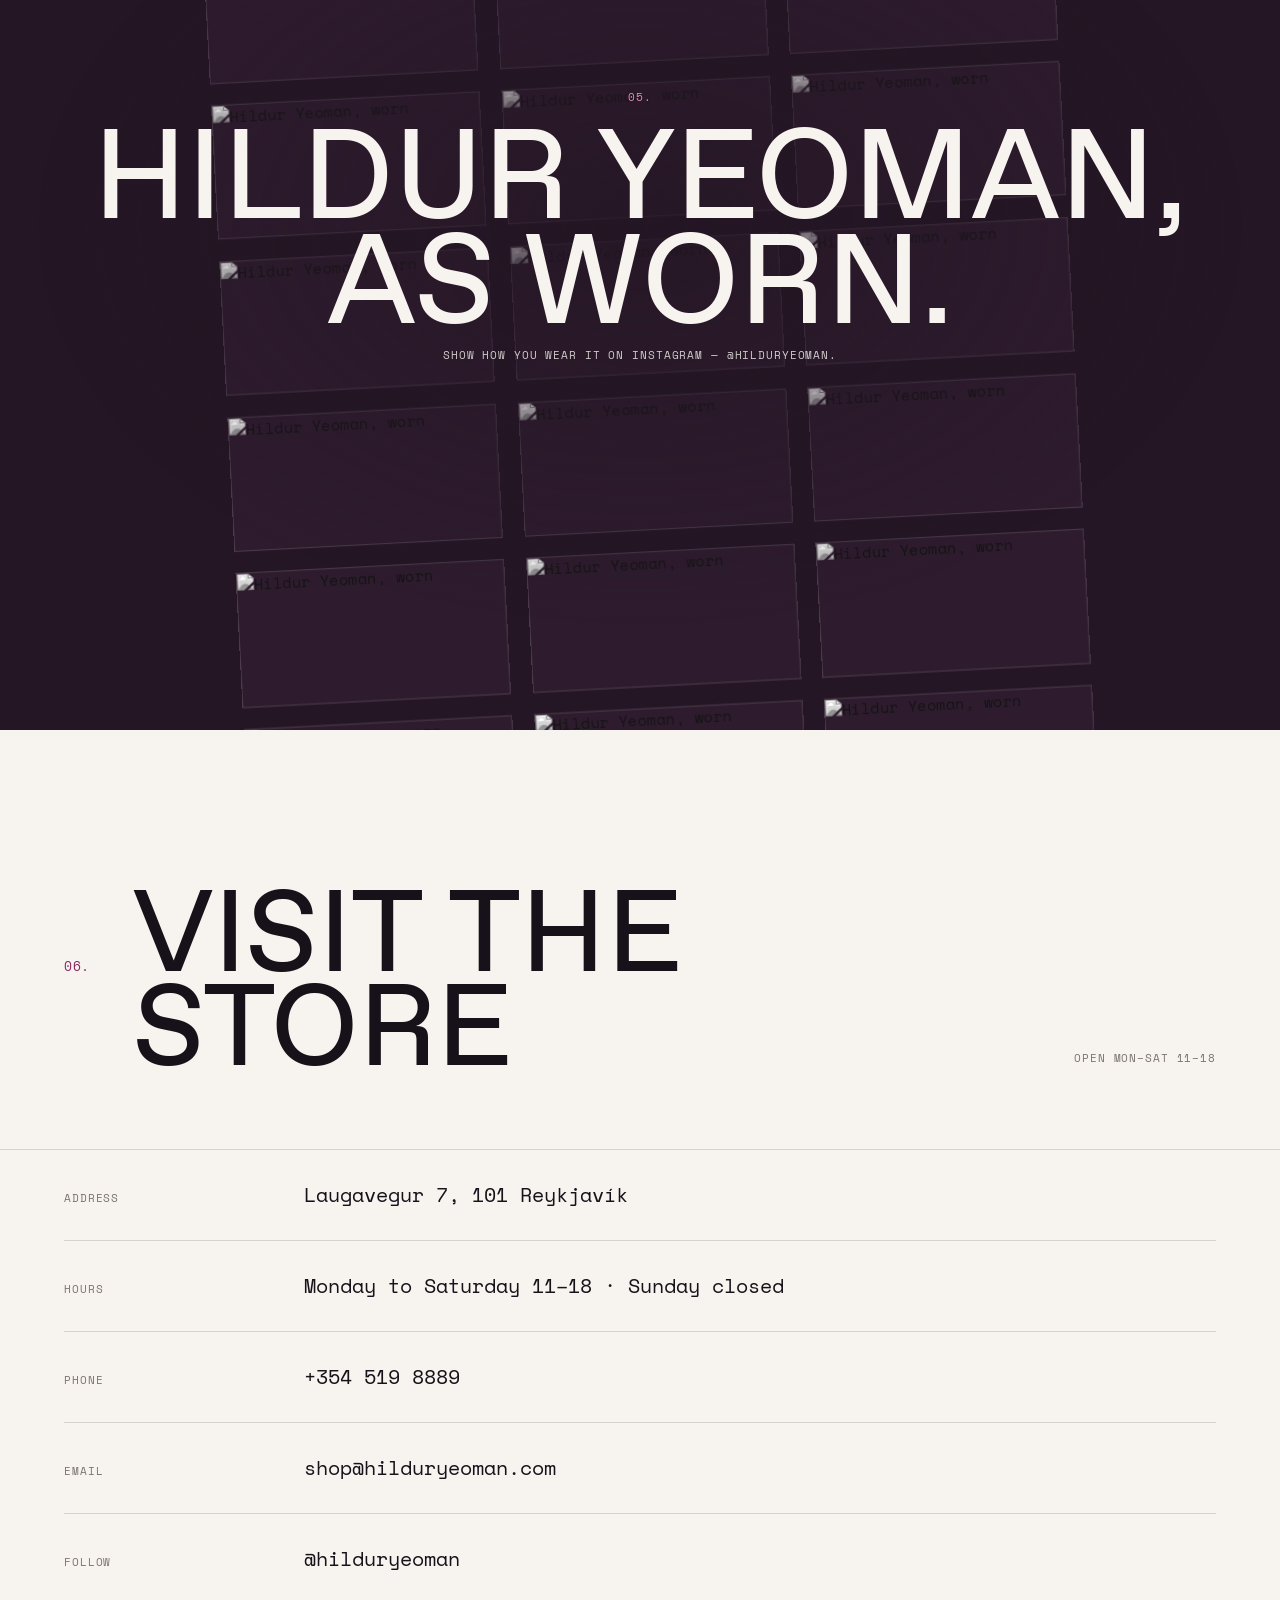
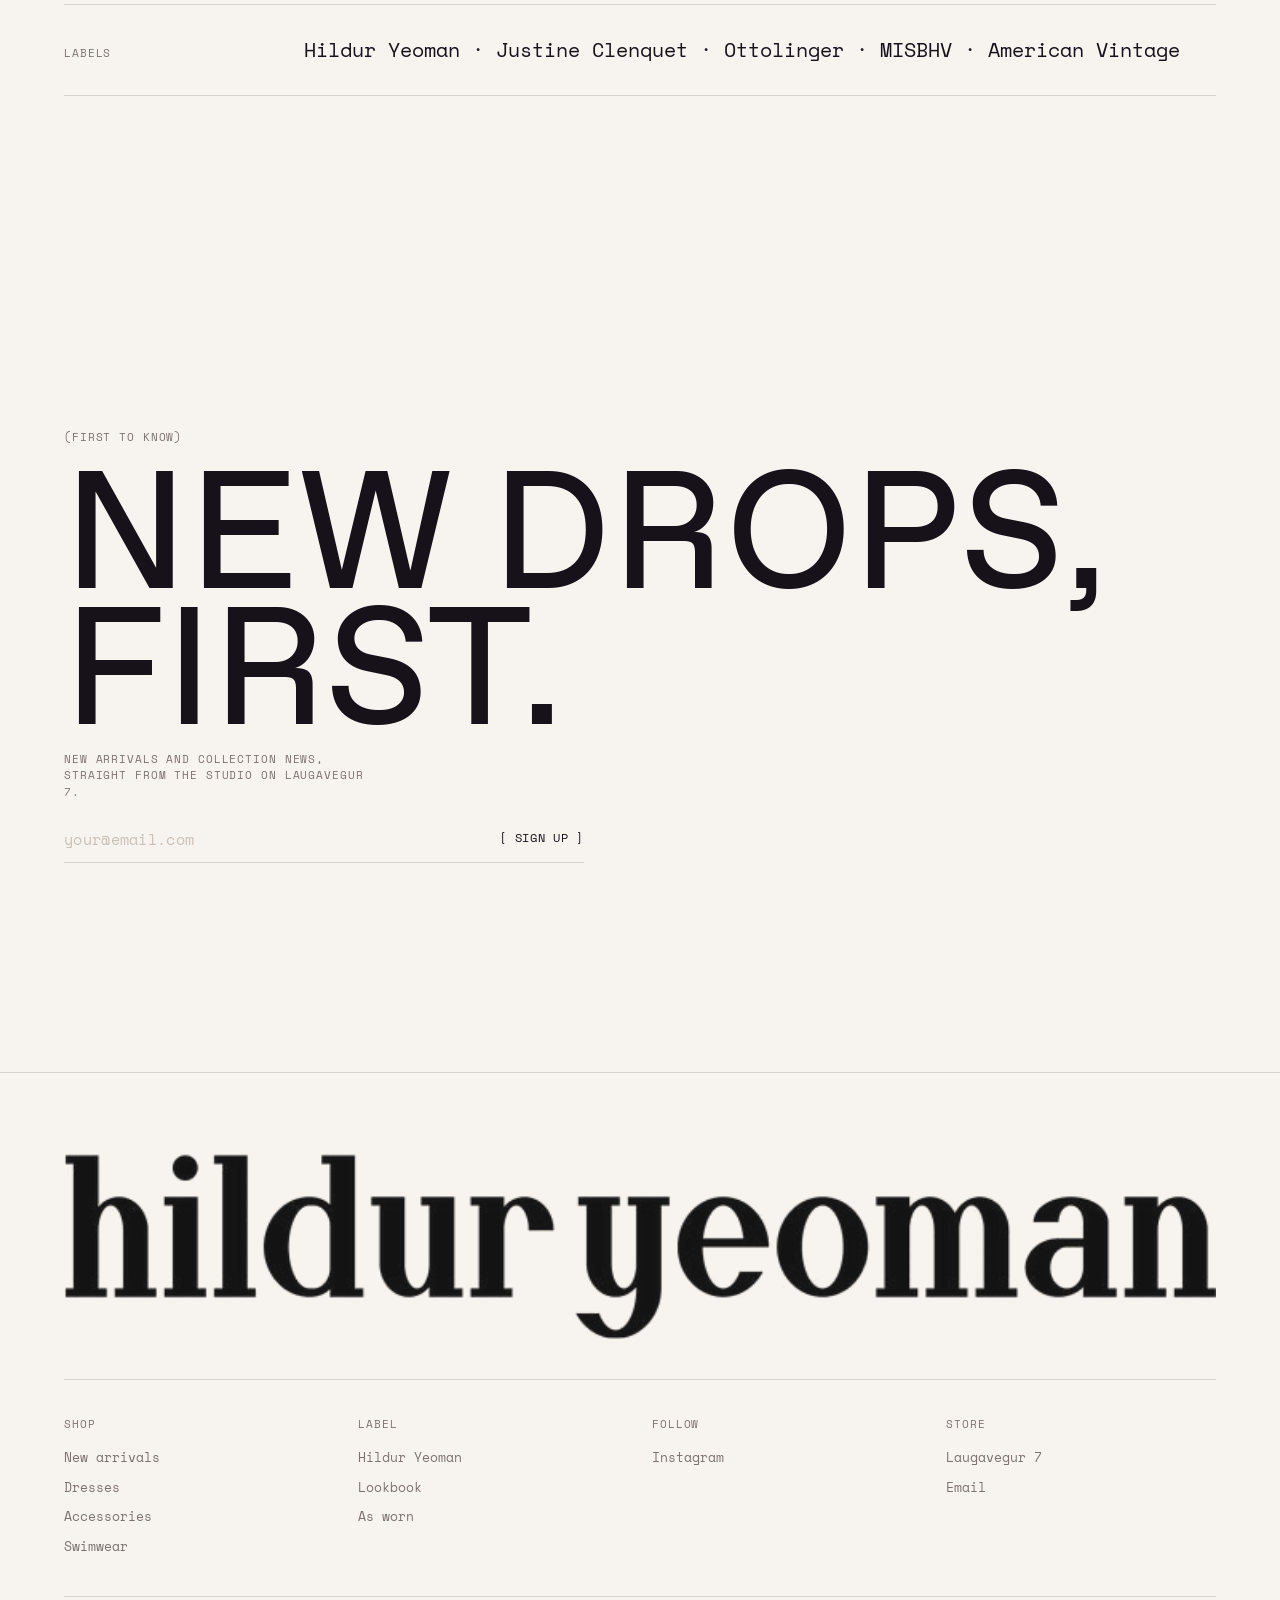
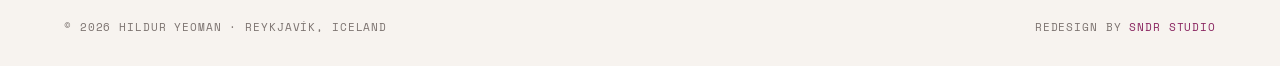
==== commit 8443063a: "Remove the marquee band entirely Drops the section from the page along with all of its CSS, its keyf" ====
--- a/index.html
+++ b/index.html
@@ -90,22 +90,6 @@
     </div>
   </section>
 
-  <!-- ░ MARQUEE — real stocked labels only ░ -->
-  <div class="marq" aria-hidden="true">
-    <!-- The words ARE the goo: blurred and then contrast-crushed, so the penumbra snaps
-         back to a rounded silhouette and neighbouring letters swell until they touch.
-         Monochrome on purpose — a crush that steep saturates real colour, plum would
-         come out pure red — and multiplied back over the porcelain so the palette
-         survives. The track's own alpha ramps down toward both ends, which leaves those
-         letters half-crushed so they erode into droplets instead of merely fading. -->
-    <div class="marq__goo">
-      <div class="marq__t" id="marq">
-        <span>New arrivals</span><em>·</em><span>Spring / Summer ’26</span><em>·</em>
-        <span>Hildur Yeoman</span><em>·</em><span>Justine Clenquet</span><em>·</em>
-        <span>Ottolinger</span><em>·</em><span>MISBHV</span><em>·</em>
-      </div>
-    </div>
-  </div>
 
   <!-- ░ 01 NEW ARRIVALS ░ -->
   <section class="ny" id="ny">
--- a/styles.css
+++ b/styles.css
@@ -130,29 +130,6 @@
 @supports not (-webkit-background-clip:text){.hero__l1,.hero__l2{color:var(--accent);-webkit-text-fill-color:currentColor}}
 .hero__cta{display:flex;align-items:flex-end;justify-content:space-between;gap:24px;flex-wrap:wrap}
 .hero__tag{color:var(--dim)}
-
-/* ══ MARQUEE ══ */
-.marq{position:relative;border-top:1px solid var(--line);border-bottom:1px solid var(--line);overflow:hidden;padding:16px 0;background:var(--bg)}
-/* Blur, then crush hard: the penumbra snaps back to a solid but ROUNDED silhouette and
-   neighbouring letters swell until they touch. The white ground multiplies away to
-   nothing, so the porcelain underneath is what you see — a coloured ground could not be
-   used here, a crush this steep drives plum to pure red. */
-.marq__goo{display:flex;align-items:center;background:#fff;
-  /* must carry the track's font-size: an em inside filter() resolves against THIS
-     element, not the text it happens to contain, so inheriting the body size would
-     quietly reduce the blur to under a pixel and nothing would merge. */
-  font-size:clamp(34px,6vw,84px);
-  filter:blur(.07em) contrast(15);mix-blend-mode:multiply;pointer-events:none}
-/* Ramping the track's own alpha leaves the end letters only partly opaque going INTO
-   the crush, so they break into droplets on the way out instead of politely fading. */
-.marq__goo .marq__t{color:#000;
-  -webkit-mask-image:linear-gradient(to right,transparent,rgba(0,0,0,.16) 3%,rgba(0,0,0,.42) 9%,rgba(0,0,0,.72) 16%,#000 30%,#000 70%,rgba(0,0,0,.72) 84%,rgba(0,0,0,.42) 91%,rgba(0,0,0,.16) 97%,transparent);
-  mask-image:linear-gradient(to right,transparent,rgba(0,0,0,.16) 3%,rgba(0,0,0,.42) 9%,rgba(0,0,0,.72) 16%,#000 30%,#000 70%,rgba(0,0,0,.72) 84%,rgba(0,0,0,.42) 91%,rgba(0,0,0,.16) 97%,transparent)}
-.marq__goo .marq__t em{color:#000}
-.marq__t{display:flex;align-items:center;gap:28px;width:max-content;white-space:nowrap;font-family:var(--ff-d);font-weight:500;font-size:clamp(34px,6vw,84px);text-transform:uppercase;line-height:1;letter-spacing:.01em;animation:mv 32s linear infinite}
-.marq__t em{color:var(--accent);font-style:normal;font-size:.5em}
-@keyframes mv{to{transform:translateX(-50%)}}
-.marq:hover .marq__t{animation-play-state:paused}
 
 /* ══ SECTION RHYTHM ══ */
 section{padding:clamp(70px,12vw,180px) 0;position:relative}
@@ -407,12 +384,6 @@
 @media(prefers-reduced-motion:reduce){
   *{animation-duration:.001ms!important;animation-iteration-count:1!important;transition-duration:.001ms!important}
   .rv{opacity:1;transform:none}
-  .marq__t{animation:none}
-  /* the goo IS the words now, so it must not be hidden — a melt that never moves just
-     reads as a misprint, so drop the crush and show plain ink instead */
-  .marq__goo{filter:none;mix-blend-mode:normal;background:none}
-  .marq__goo .marq__t{color:var(--ink);-webkit-mask-image:none;mask-image:none}
-  .marq__goo .marq__t em{color:var(--accent)}
   .seen__col{animation:none}
   .pan{overflow-x:auto}
   .prod__im img,.roll-img img,.pan__i img,.seen__card img{filter:grayscale(0)}
